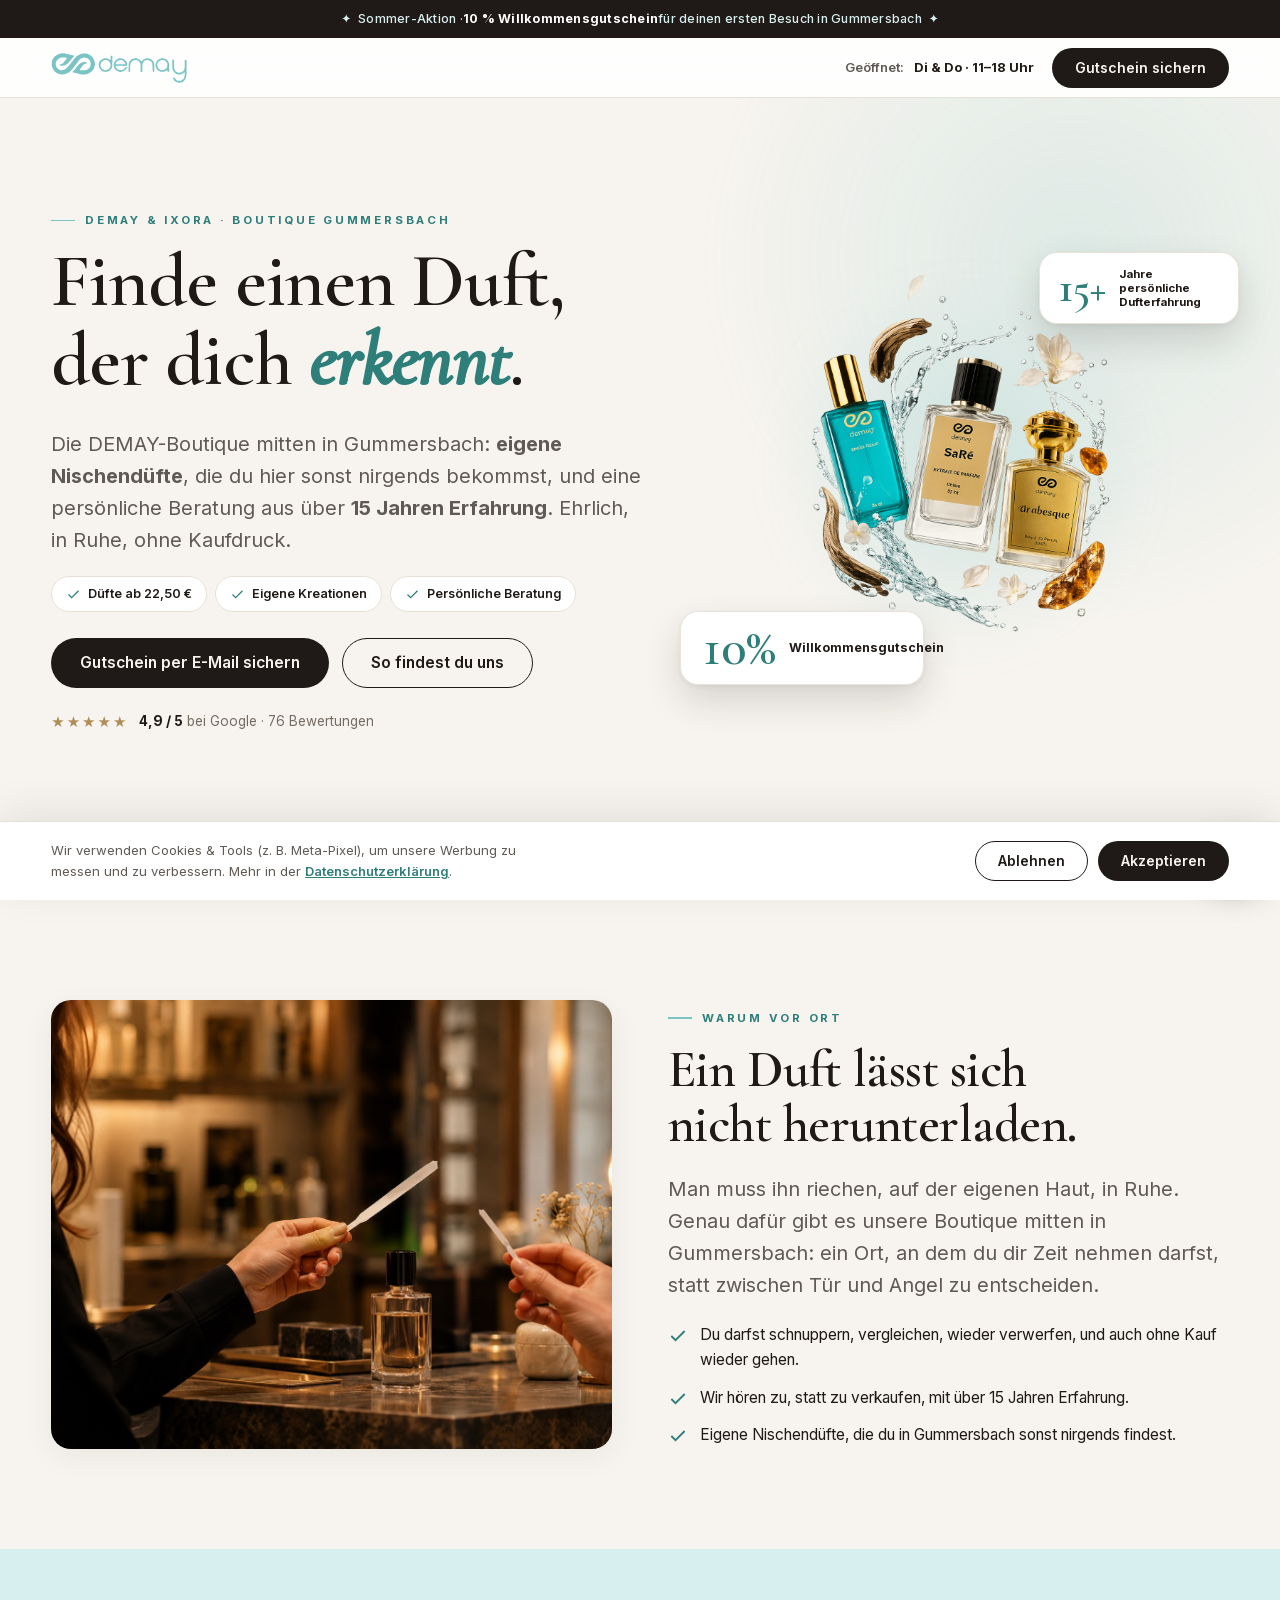
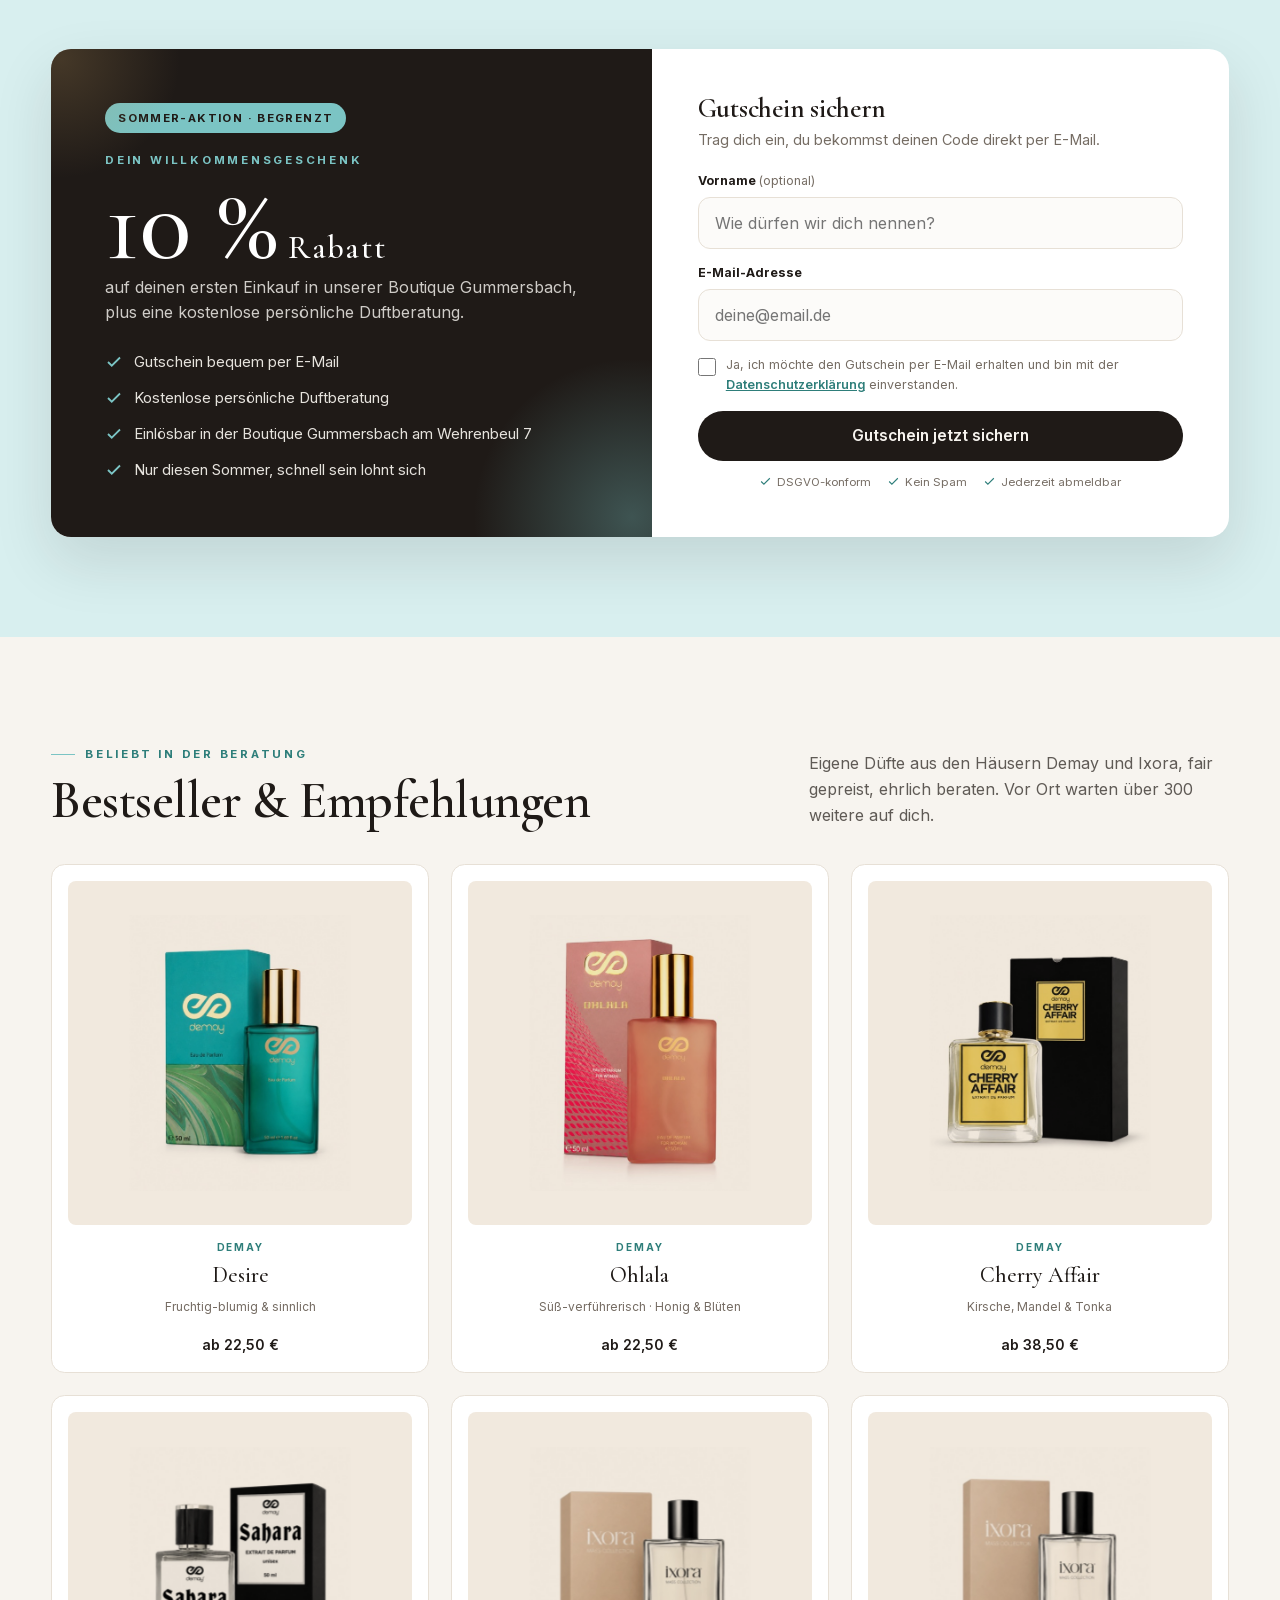
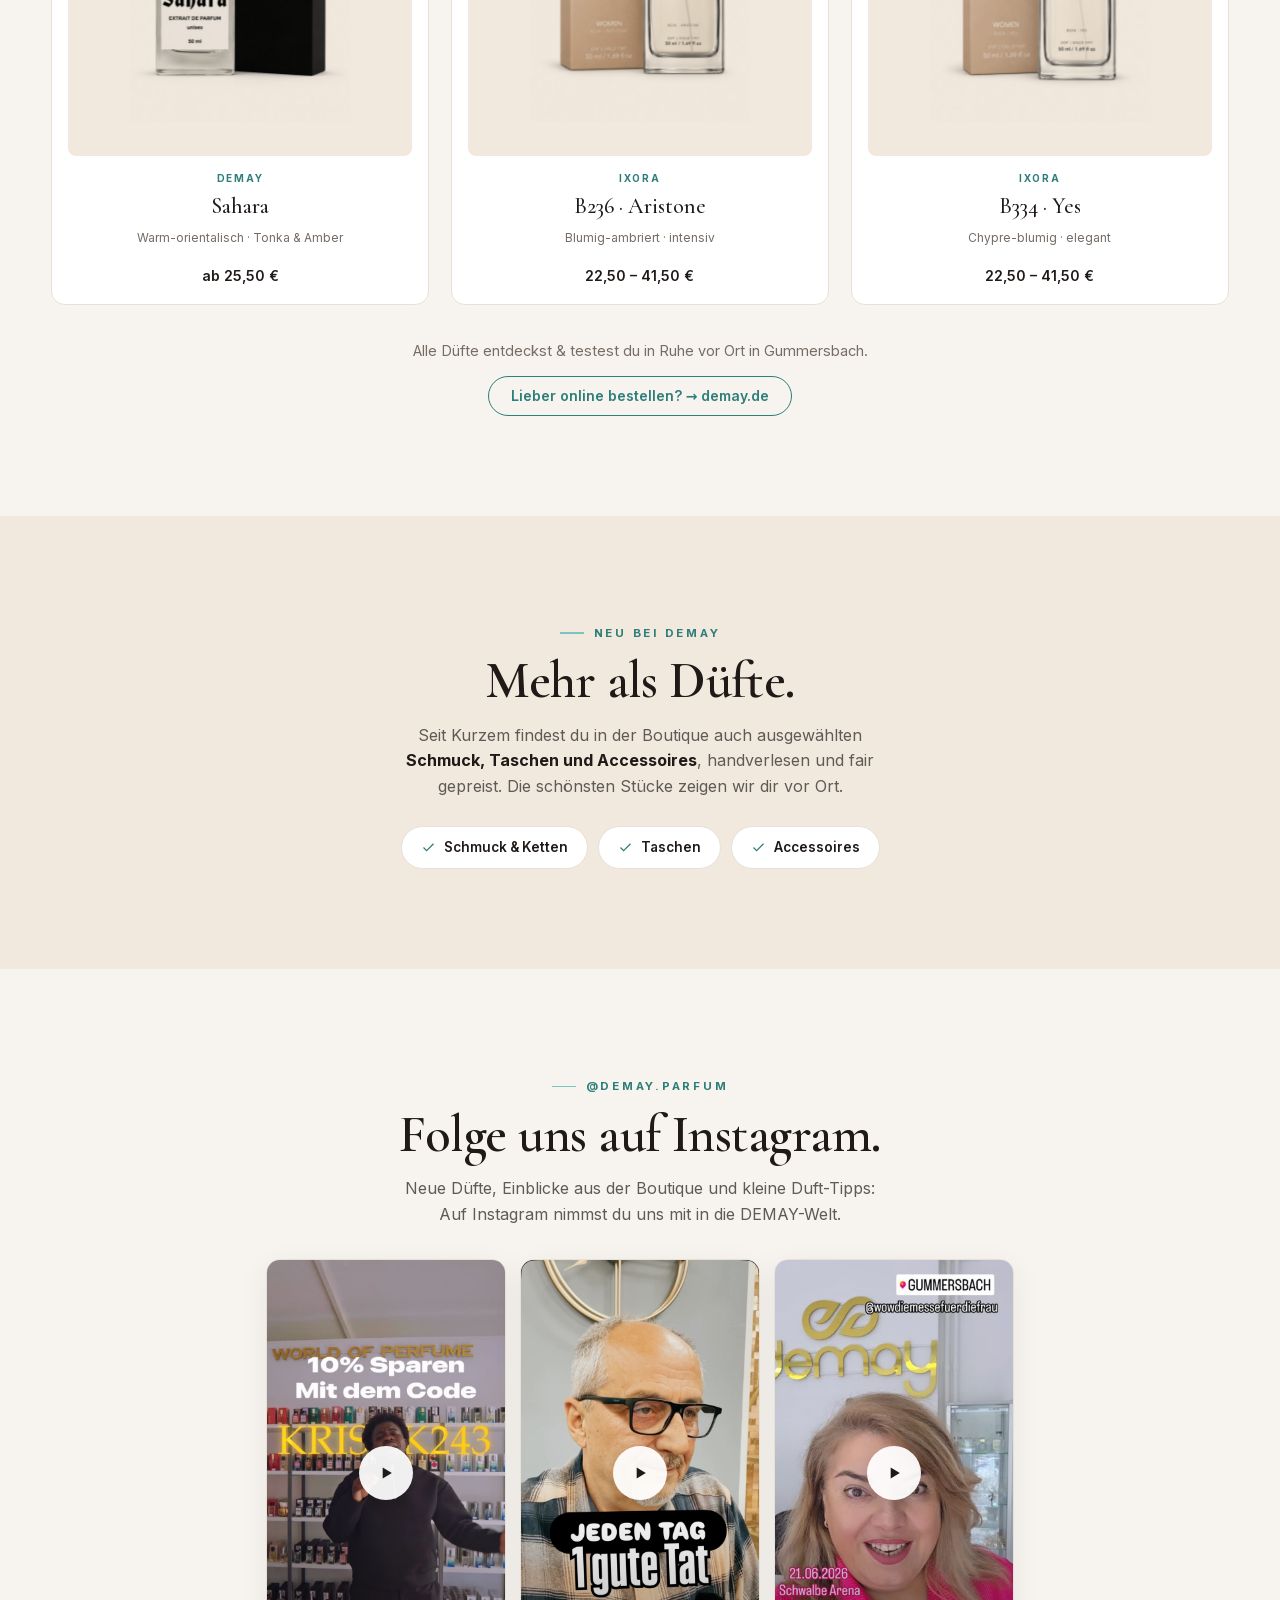
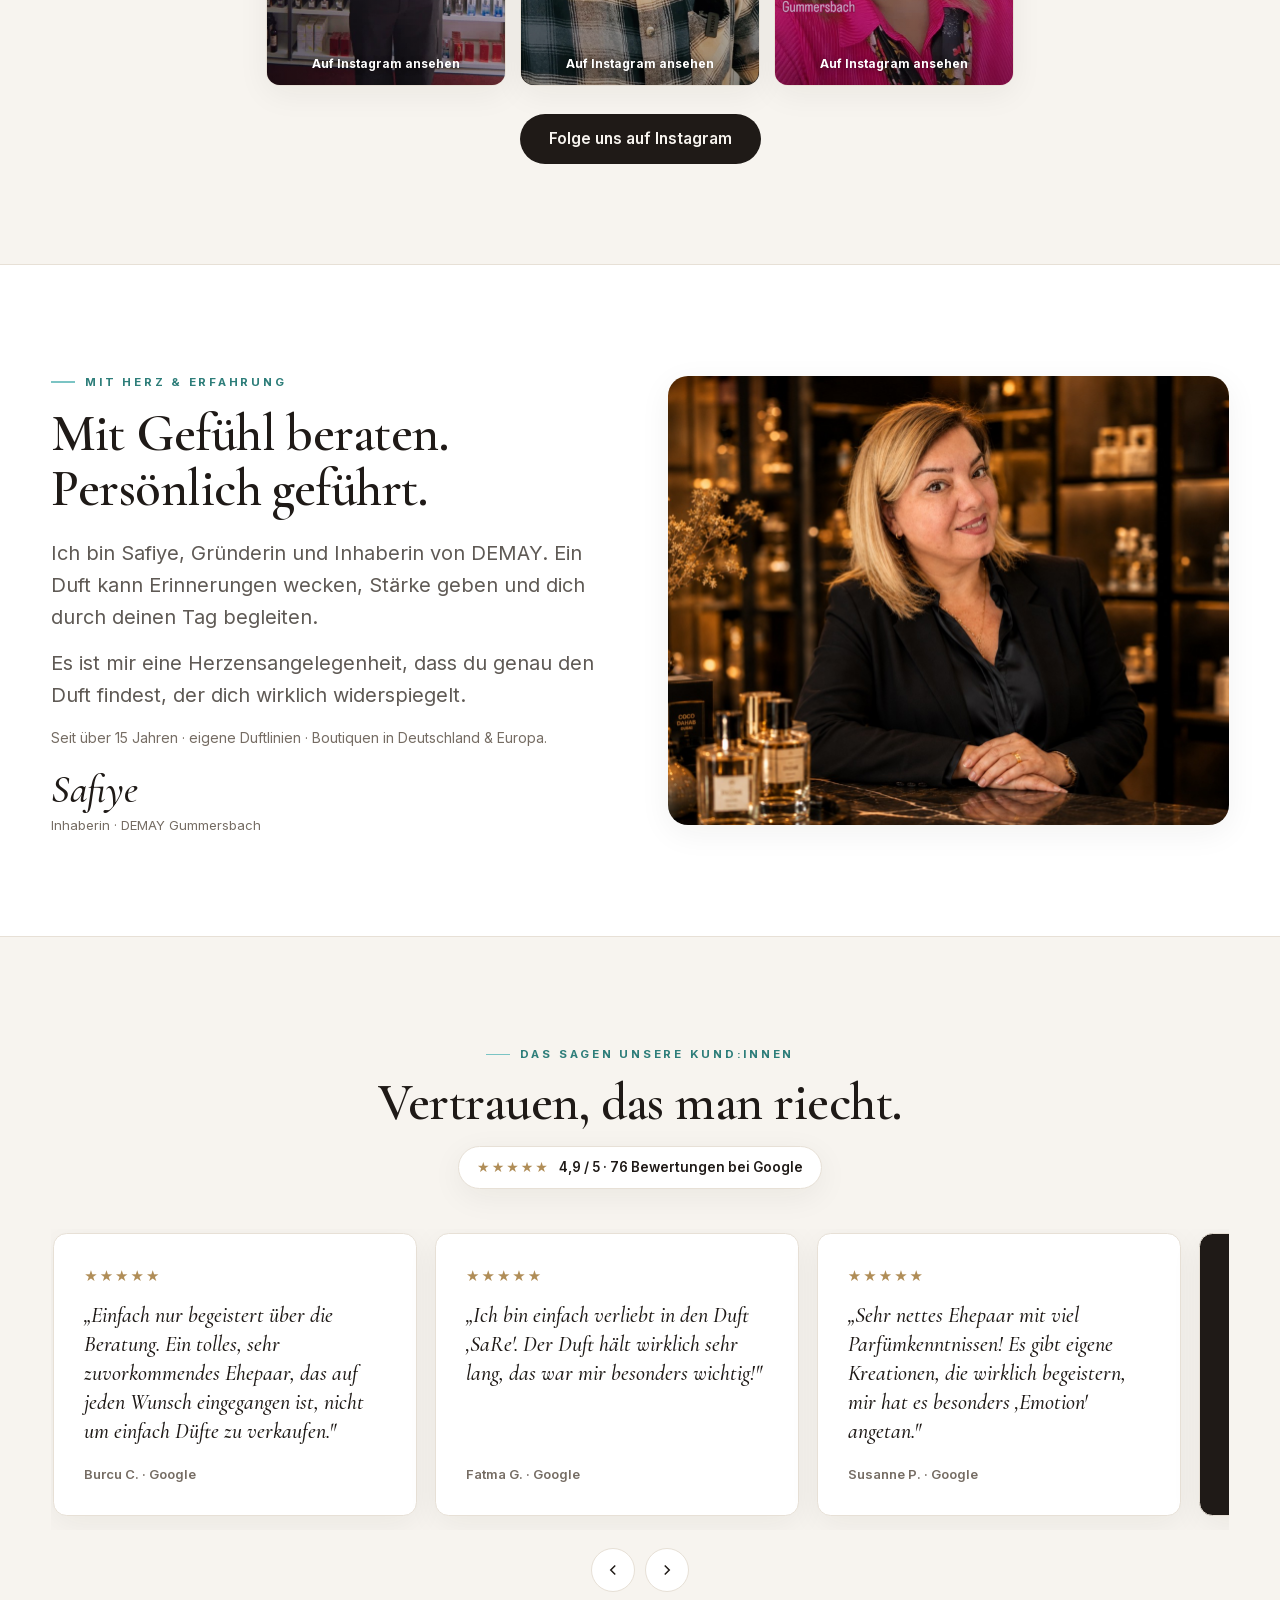
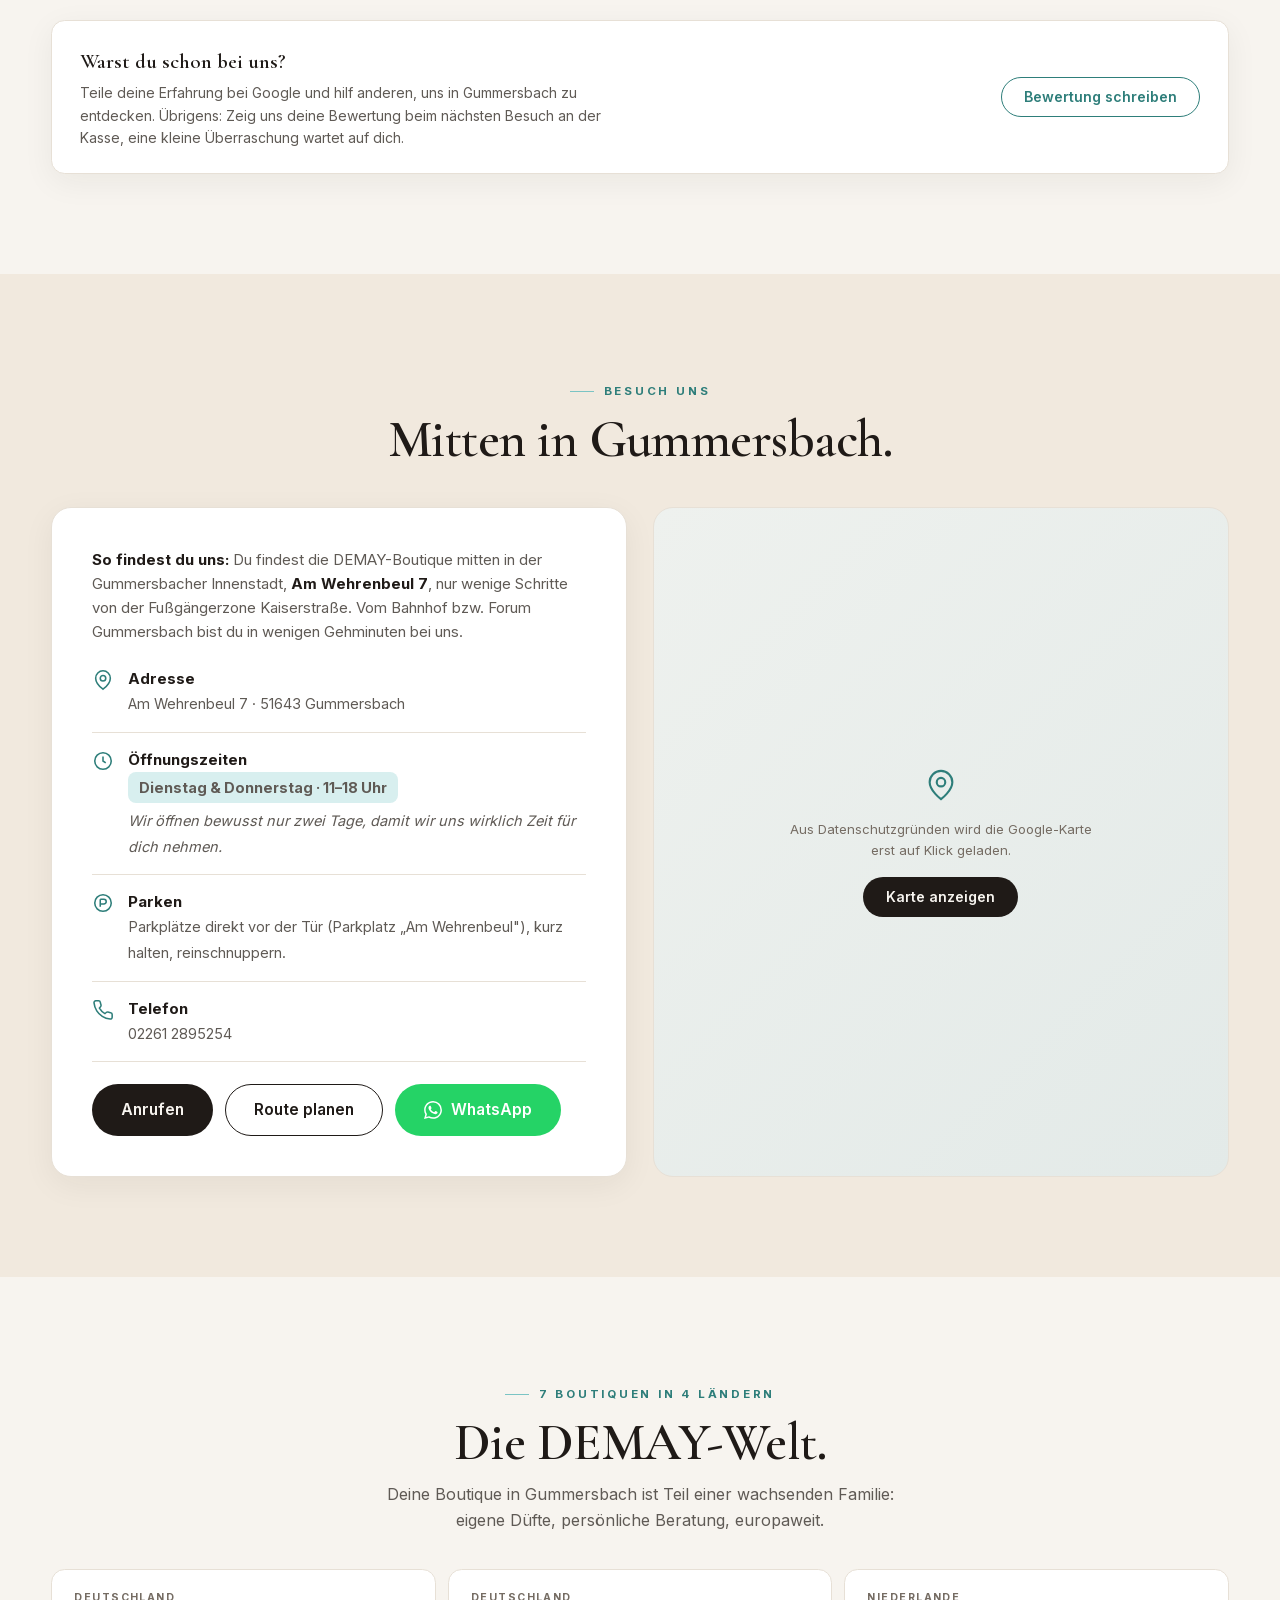
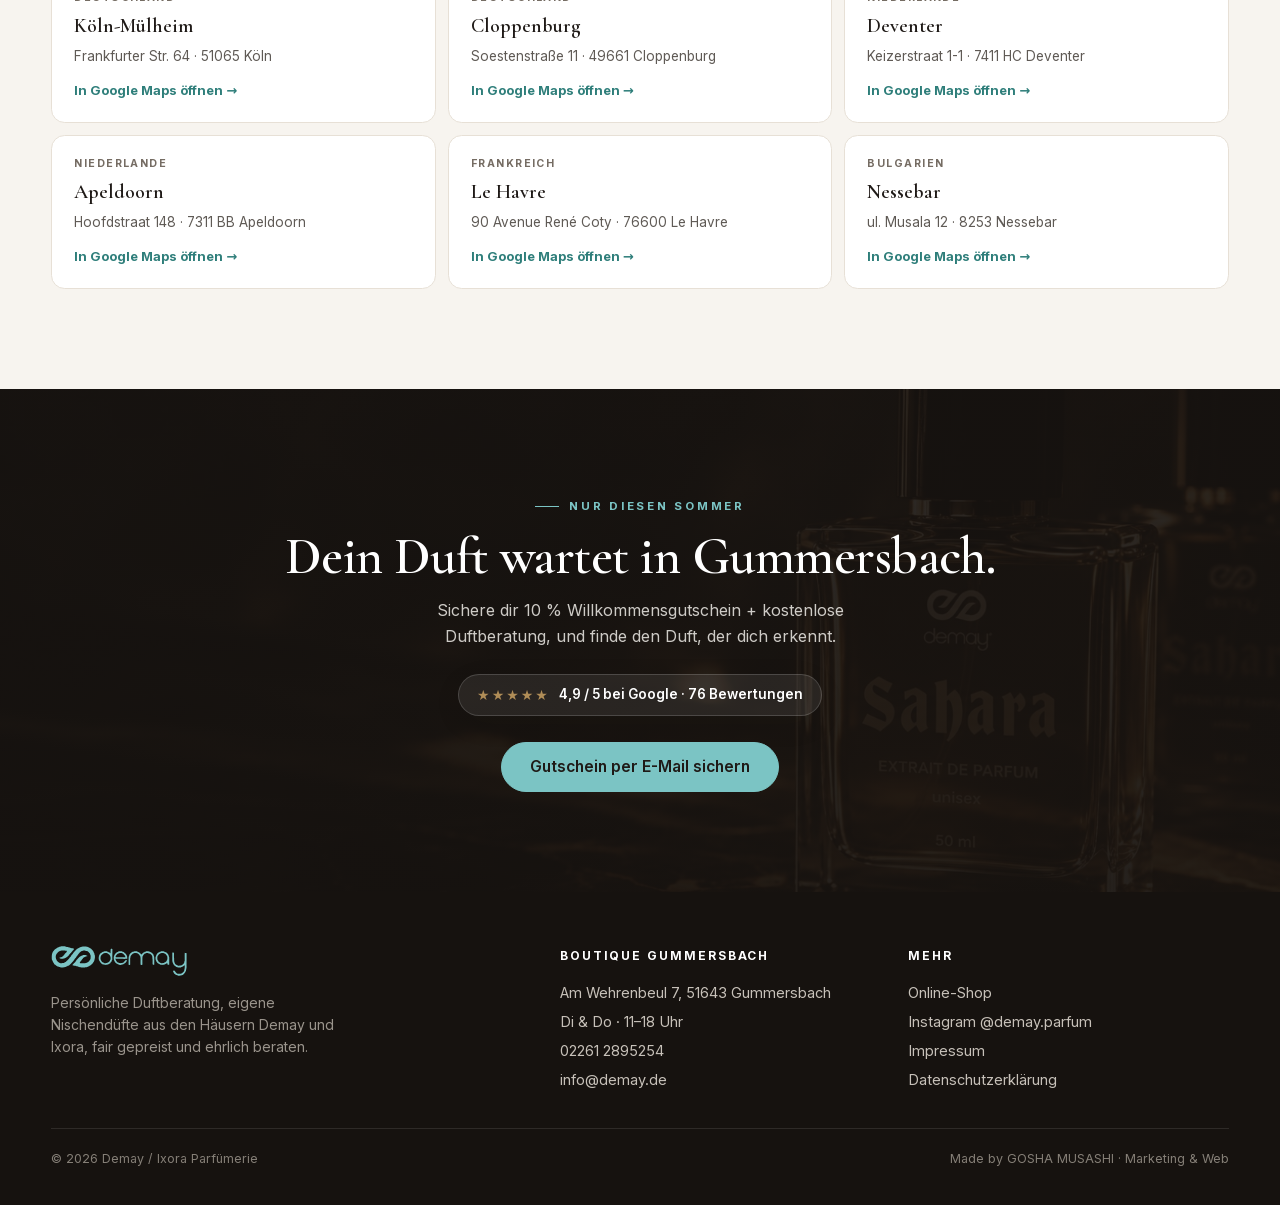
==== index.html @ 9a61e117 "Neue Hero-Grafik (eigene Flakons, transparent, keine Fremdmarke mehr)" ====
<!DOCTYPE html>
<html lang="de">
<head>
<meta charset="UTF-8">
<meta name="viewport" content="width=device-width, initial-scale=1.0, viewport-fit=cover">
<title>DEMAY Parfümerie Gummersbach · Nischendüfte, persönliche Beratung & 10 % Willkommensgutschein</title>
<meta name="description" content="Die DEMAY Boutique mitten in Gummersbach: eigene Nischendüfte ab 22,50 €, persönliche Beratung aus über 15 Jahren Erfahrung, ohne Kaufdruck. Sichere dir 10 % Willkommensgutschein. Am Wehrenbeul 7 · Di & Do 11–18 Uhr.">
<meta name="theme-color" content="#F7F4EF">
<meta property="og:title" content="DEMAY Gummersbach · 10 % Willkommensgutschein">
<meta property="og:description" content="Finde einen Duft, der dich erkennt. Nischendüfte & persönliche Beratung mitten in Gummersbach.">
<meta property="og:type" content="website">

<link rel="stylesheet" href="assets/fonts/fonts.css">
<link rel="preload" as="image" href="assets/hero.png">
<link rel="preload" href="assets/fonts/Inter-400.woff2" as="font" type="font/woff2" crossorigin>
<link rel="preload" href="assets/fonts/CormorantGaramond-600.woff2" as="font" type="font/woff2" crossorigin>
<style>
  :root{
    --canvas:#F7F4EF; --elevated:#FFFFFF; --subtle:#F1E9DE;
    --border:#E7E0D6; --ink:#1F1A17; --secondary:#5F5A55; --muted:#756C63;
    --brand:#7BC4C4; --brand-soft:#D8EFEF; --brand-ink:#2E7E7A; --gold:#B08D57;
    --shadow-soft:0 8px 32px rgb(31 26 23 / .06);
    --shadow-elevated:0 24px 60px rgb(31 26 23 / .12);
    --radius:.5rem; --radius-lg:.85rem; --radius-xl:1.25rem;
    --display:"Cormorant Garamond","Hoefler Text",Palatino,serif;
    --sans:"Inter",system-ui,-apple-system,"Segoe UI",Roboto,Arial,sans-serif;
    --container:75rem;
    --announce-h:38px; --header-h:60px;
  }
  *{box-sizing:border-box;margin:0;padding:0}
  html{scroll-behavior:smooth}
  body{font-family:var(--sans);color:var(--ink);background:var(--canvas);line-height:1.6;
    -webkit-font-smoothing:antialiased;-moz-osx-font-smoothing:grayscale;overflow-x:hidden;
    font-feature-settings:'kern' on,'liga' on}
  .wrap{width:min(var(--container),92%);margin-inline:auto}
  section{padding:clamp(54px,8vw,100px) 0}
  img{max-width:100%;display:block}

  h1,h2,h3{font-family:var(--display);font-weight:600;line-height:1.05;letter-spacing:-.01em;color:var(--ink)}
  h1{font-size:clamp(42px,6.6vw,76px)}
  h2{font-size:clamp(31px,4.7vw,52px)}
  h3{font-size:clamp(20px,2.4vw,25px)}
  p{color:var(--secondary)}
  .lead{font-size:clamp(17px,1.7vw,20px);line-height:1.6}
  .eyebrow{font-family:var(--sans);text-transform:uppercase;letter-spacing:.24em;font-size:11.5px;
    font-weight:700;color:var(--brand-ink);display:inline-flex;align-items:center;gap:10px}
  .eyebrow::before{content:"";width:24px;height:1.5px;background:var(--brand)}
  .center{text-align:center}.center .eyebrow{justify-content:center}

  /* Buttons */
  .btn{display:inline-flex;align-items:center;justify-content:center;gap:.55em;font-family:var(--sans);
    font-weight:600;font-size:15.5px;line-height:1;padding:16px 28px;border-radius:999px;border:1.5px solid transparent;
    cursor:pointer;text-decoration:none;transition:.2s ease;white-space:nowrap}
  .btn-primary{background:var(--ink);color:#F7F4EF}
  .btn-primary:hover{background:#332c27;transform:translateY(-1px);box-shadow:var(--shadow-soft)}
  .btn-ghost{background:transparent;color:var(--ink);border-color:var(--ink)}
  .btn-ghost:hover{background:var(--ink);color:#F7F4EF}
  .btn-light{background:var(--brand);color:var(--ink);border-color:var(--brand)}
  .btn-light:hover{background:#6cbcbc}
  .btn-outline{background:transparent;color:var(--brand-ink);border-color:var(--brand-ink)}
  .btn-outline:hover{background:var(--brand-ink);color:#fff}
  .btn-block{width:100%}
  .btn-sm{padding:12px 22px;font-size:14px}

  /* Announce */
  .announce{height:var(--announce-h);display:flex;align-items:center;justify-content:center;
    background:var(--ink);color:var(--brand-soft);font-size:12.5px;font-weight:500;letter-spacing:.02em;text-align:center;
    padding:0 14px;white-space:nowrap;overflow:hidden;text-overflow:ellipsis}
  @media(max-width:560px){.announce{font-size:11px;letter-spacing:0}}
  .announce b{color:#fff;font-weight:700}

  /* Header */
  header.site{position:sticky;top:0;z-index:40;height:var(--header-h);background:rgba(255,255,255,.88);
    backdrop-filter:blur(12px);border-bottom:1px solid var(--border)}
  .nav{height:100%;display:flex;align-items:center;justify-content:space-between;gap:16px}
  .nav .logo{height:26px;width:auto}
  .nav-right{display:flex;align-items:center;gap:18px}
  .nav-hours{display:none;font-size:13px;color:var(--secondary);font-weight:600}
  .nav-hours b{color:var(--ink)}
  @media(min-width:820px){.nav-hours{display:flex;gap:7px;align-items:center}.nav .logo{height:30px}}

  /* Reveal motion */
  @keyframes rise{from{opacity:0;transform:translateY(18px)}to{opacity:1;transform:none}}
  .reveal{animation:rise .85s cubic-bezier(.2,.7,.2,1) both}
  .d1{animation-delay:.06s}.d2{animation-delay:.16s}.d3{animation-delay:.26s}.d4{animation-delay:.36s}.d5{animation-delay:.46s}

  /* HERO — full viewport */
  .hero{position:relative;min-height:calc(100svh - var(--announce-h) - var(--header-h));
    display:flex;flex-direction:column;overflow:hidden;padding:0}
  .hero-glow{position:absolute;top:-12%;right:-8%;width:60%;height:80%;pointer-events:none;
    background:radial-gradient(circle at 60% 40%, rgba(123,196,196,.20), transparent 62%);filter:blur(8px)}
  .hero-inner{flex:1;display:grid;gap:clamp(16px,4vw,52px);align-items:center;align-content:center;
    padding-block:clamp(6px,1.5vw,16px)}
  @media(min-width:900px){.hero-inner{grid-template-columns:1.05fr .95fr}}
  .hero h1{margin:12px 0 .36em}
  .hero h1 em{font-style:italic;color:var(--brand-ink)}
  .hero .lead{max-width:32em}
  .usp{display:flex;flex-wrap:wrap;gap:8px;margin-top:20px}
  .usp .tag{display:inline-flex;align-items:center;gap:7px;background:var(--elevated);border:1px solid var(--border);
    border-radius:999px;padding:7px 14px;font-size:12.5px;font-weight:600;color:var(--ink)}
  .usp .tag svg{color:var(--brand-ink)}
  .hero-cta{display:flex;flex-wrap:wrap;gap:13px;margin-top:26px}
  .rating{display:flex;align-items:center;gap:11px;margin-top:22px;font-size:13.5px;color:var(--muted)}
  .stars{color:var(--gold);letter-spacing:2px;font-size:15px}

  /* Hero visual (Platzhalter bis assets/hero.png da ist) */
  .hero-figure{position:relative;display:grid;place-items:center;min-height:min(48svh,430px)}
  .hero-figure .ph-art{width:100%;max-width:430px}
  .hero-figure > img{width:auto;max-width:100%;max-height:min(53svh,470px);object-fit:contain}
  .hero-figure .glow2{position:absolute;width:74%;aspect-ratio:1;border-radius:50%;
    background:radial-gradient(circle,rgba(123,196,196,.28),transparent 68%);filter:blur(20px);z-index:-1}
  @keyframes floaty{0%,100%{transform:translateY(0)}50%{transform:translateY(-9px)}}
  .offer-chip,.trust-chip{position:absolute;display:flex;align-items:center;gap:13px;border-radius:18px;
    background:#fff;border:1px solid rgba(231,224,214,.9);
    box-shadow:0 16px 36px rgb(31 26 23/.15), 0 2px 6px rgb(31 26 23/.06);
    animation:floaty 5.5s ease-in-out infinite;will-change:transform;z-index:2}
  .offer-chip{left:-14px;bottom:4%;padding:15px 22px}
  .offer-chip .pct{font-family:var(--display);font-size:52px;font-weight:600;color:var(--brand-ink);line-height:.8}
  .offer-chip small{font-size:12.5px;color:var(--ink);font-weight:700;line-height:1.25;max-width:112px}
  .trust-chip{right:-10px;top:4%;padding:14px 19px;animation-delay:-2.6s}
  .trust-chip .num{font-family:var(--display);font-size:42px;font-weight:600;color:var(--brand-ink);line-height:.8}
  .trust-chip .lbl{font-size:11.5px;color:var(--ink);font-weight:700;line-height:1.22;max-width:100px}

  /* Hero trust bar (im Viewport, premium) */
  .hero-trust{border-top:1px solid var(--border);background:rgba(255,255,255,.5)}
  .hero-trust .wrap{display:flex;flex-wrap:wrap;justify-content:center;gap:6px 0;padding:14px 0}
  .hero-trust .ti{display:flex;align-items:center;gap:9px;padding:6px 22px;font-size:12.5px;font-weight:600;color:var(--secondary)}
  .hero-trust .ti + .ti{border-left:1px solid var(--border)}
  .hero-trust .ti svg{color:var(--brand-ink);flex:none}
  @media(max-width:680px){.hero-trust .ti{padding:6px 13px;font-size:11.5px}.hero-trust .ti:nth-child(n+4){display:none}}

  /* Split */
  .split{display:grid;gap:clamp(28px,5vw,56px);align-items:center}
  @media(min-width:880px){.split{grid-template-columns:1fr 1fr}}
  .split.rev .media{order:-1}
  .split .media img{width:100%;aspect-ratio:5/4;object-fit:cover;border-radius:var(--radius-xl);box-shadow:var(--shadow-soft)}
  .split h2{margin:16px 0 .4em}
  .ticks{list-style:none;display:grid;gap:13px;margin-top:22px}
  .ticks li{display:flex;gap:12px;color:var(--ink);font-size:15.5px}
  .ticks svg{flex:none;color:var(--brand-ink);margin-top:3px}

  /* Voucher */
  .voucher-sec{background:var(--brand-soft);position:relative;overflow:hidden}
  .voucher{background:#fff;border-radius:var(--radius-xl);box-shadow:var(--shadow-elevated);overflow:hidden;position:relative;z-index:1}
  .voucher-grid{display:grid}
  @media(min-width:860px){.voucher-grid{grid-template-columns:1.02fr .98fr}}
  .voucher .left{padding:clamp(32px,4.5vw,54px);background:var(--ink);color:#F7F4EF;position:relative;overflow:hidden}
  .voucher .left::before{content:"";position:absolute;width:240px;height:240px;border-radius:50%;left:-110px;top:-110px;
    background:radial-gradient(circle,rgba(176,141,87,.26),transparent 70%)}
  .voucher .left::after{content:"";position:absolute;width:320px;height:320px;border-radius:50%;right:-140px;bottom:-140px;
    background:radial-gradient(circle,rgba(123,196,196,.34),transparent 70%)}
  .voucher .deco{position:absolute;right:18px;top:18px;width:120px;opacity:.9;pointer-events:none;z-index:1;animation:floaty 6s ease-in-out infinite}
  .ribbon{display:inline-block;background:var(--brand);color:var(--ink);font-size:11.5px;font-weight:700;
    letter-spacing:.12em;text-transform:uppercase;padding:6px 13px;border-radius:999px;margin-bottom:18px}
  .voucher .price{font-family:var(--display);font-size:clamp(66px,11vw,108px);line-height:.9;color:#fff;margin:6px 0 2px}
  .voucher .price small{font-size:.30em;letter-spacing:.04em}
  .voucher .left p{color:rgba(247,244,239,.82)}
  .voucher ul{list-style:none;display:grid;gap:12px;margin-top:24px;position:relative;z-index:1}
  .voucher ul li{display:flex;gap:11px;color:rgba(247,244,239,.92);font-size:15px}
  .voucher ul svg{flex:none;color:var(--brand);margin-top:3px}
  .voucher .right{padding:clamp(28px,4vw,46px);display:flex;flex-direction:column;justify-content:center}
  .voucher .right h3{font-family:var(--display);font-size:27px;margin-bottom:5px}
  .voucher .right .sub{font-size:14.5px;color:var(--muted);margin-bottom:20px}
  .field{margin-bottom:14px}
  .field label{display:block;font-size:12.5px;font-weight:700;margin-bottom:6px;color:var(--ink)}
  .field input{width:100%;padding:15px 16px;border:1.5px solid var(--border);border-radius:12px;font-size:16px;
    font-family:var(--sans);background:#fcfbf9;color:var(--ink)}
  .field input:focus{outline:none;border-color:var(--brand-ink);background:#fff}
  .consent{display:flex;gap:10px;align-items:flex-start;font-size:12.5px;color:var(--muted);margin:4px 0 16px}
  .consent input{margin-top:3px;width:18px;height:18px;flex:none;accent-color:var(--brand-ink)}
  .consent a{color:var(--brand-ink);font-weight:600}
  .microtrust{display:flex;flex-wrap:wrap;gap:6px 16px;justify-content:center;margin-top:12px;font-size:11.5px;color:var(--muted)}
  .microtrust span{display:inline-flex;align-items:center;gap:5px}
  .microtrust svg{color:var(--brand-ink)}
  .form-success{display:none;text-align:center;padding:24px 8px}
  .form-success .ok{width:60px;height:60px;border-radius:50%;background:var(--brand-soft);color:var(--brand-ink);
    display:grid;place-items:center;margin:0 auto 16px}
  .form-success h3{margin-bottom:6px}

  /* Bestseller */
  .bs-head{display:flex;flex-wrap:wrap;gap:14px 24px;justify-content:space-between;align-items:flex-end;margin-bottom:36px}
  .bs-head p{max-width:42ch}
  .products{display:grid;grid-template-columns:repeat(2,1fr);gap:clamp(12px,2vw,22px)}
  @media(min-width:760px){.products{grid-template-columns:repeat(3,1fr)}}
  .product{background:var(--elevated);border:1px solid var(--border);border-radius:var(--radius-lg);padding:16px;text-align:center;transition:.22s ease}
  .product:hover{transform:translateY(-3px);box-shadow:var(--shadow-soft)}
  .product .pic{background:var(--subtle);border-radius:var(--radius);aspect-ratio:1;display:grid;place-items:center;margin-bottom:14px;overflow:hidden}
  .product .pic img{width:80%;height:80%;object-fit:contain;mix-blend-mode:multiply}
  .product .brand{font-size:10px;letter-spacing:.18em;text-transform:uppercase;color:var(--brand-ink);font-weight:700}
  .product .name{font-family:var(--display);font-size:22px;margin:3px 0 4px;color:var(--ink)}
  .product .fam{font-size:12px;color:var(--muted);margin-bottom:8px;min-height:2.4em}
  .product .price{font-size:14px;color:var(--ink);font-weight:600}
  .bs-foot{text-align:center;margin-top:34px;display:flex;flex-direction:column;align-items:center;gap:14px}
  .bs-foot .note{font-size:14.5px;color:var(--muted)}

  /* Testimonials */
  .tcarousel{position:relative;margin-top:40px}
  .ttrack{display:flex;gap:18px;overflow-x:auto;scroll-snap-type:x mandatory;padding:4px 2px 14px;
    scrollbar-width:none;-ms-overflow-style:none;cursor:grab}
  .ttrack:active{cursor:grabbing}
  .ttrack::-webkit-scrollbar{display:none}
  .tcard{flex:0 0 88%;scroll-snap-align:center;background:var(--elevated);border:1px solid var(--border);
    border-radius:var(--radius-lg);padding:30px;box-shadow:var(--shadow-soft);display:flex;flex-direction:column}
  @media(min-width:680px){.tcard{flex-basis:46%}}
  @media(min-width:1000px){.tcard{flex-basis:31%}}
  .tcard .stars{margin-bottom:13px}
  .tcard p{font-family:var(--display);font-size:22px;font-style:italic;color:var(--ink);line-height:1.32}
  .tcard .who{margin-top:auto;padding-top:18px;font-size:13px;color:var(--muted);font-weight:600;font-style:normal}
  .tcard-cta{background:var(--ink);color:#F7F4EF;align-items:center;justify-content:center;text-align:center;text-decoration:none;gap:6px}
  .tcard-cta .big{font-family:var(--display);font-size:46px;font-weight:600;color:#fff;line-height:1;margin-top:4px}
  .tcard-cta .stars{color:var(--brand);margin-bottom:4px}
  .tcard-cta p{font-family:var(--sans);font-style:normal;font-size:13px;color:rgba(247,244,239,.8);margin-top:2px}
  .tcard-cta .more{margin-top:14px;color:var(--brand);font-weight:700;font-size:13.5px}
  .tcard-cta:hover{transform:translateY(-3px);transition:transform .2s}
  .tnav{display:flex;justify-content:center;gap:10px;margin-top:18px}
  .tnav button{width:44px;height:44px;border-radius:50%;border:1.5px solid var(--border);background:#fff;cursor:pointer;
    display:grid;place-items:center;color:var(--ink);transition:.2s}
  .tnav button:hover{border-color:var(--ink);background:var(--ink);color:#fff}
  .gbadge{display:inline-flex;align-items:center;gap:9px;background:#fff;border:1px solid var(--border);border-radius:999px;
    padding:9px 18px;font-size:13.5px;font-weight:600;color:var(--ink);box-shadow:var(--shadow-soft)}
  .gbadge .stars{font-size:14px}

  /* Store */
  .store-grid{display:grid;gap:26px;align-items:stretch}
  @media(min-width:880px){.store-grid{grid-template-columns:1fr 1fr}}
  .store-info{background:var(--elevated);border:1px solid var(--border);border-radius:var(--radius-xl);padding:clamp(26px,3.6vw,40px);box-shadow:var(--shadow-soft)}
  .store-info .find{font-size:15px;color:var(--secondary);line-height:1.6;margin-bottom:8px}
  .store-info .find b{color:var(--ink)}
  .store-info .row{display:flex;gap:14px;padding:15px 0;border-bottom:1px solid var(--border)}
  .store-info .row:last-of-type{border-bottom:none}
  .store-info .row svg{flex:none;color:var(--brand-ink);margin-top:2px}
  .store-info .row b{display:block;font-size:15px;color:var(--ink)}
  .store-info .row span{font-size:14.5px;color:var(--secondary)}
  .hours-hi{display:inline-block;background:var(--brand-soft);color:var(--brand-ink);font-weight:700;padding:4px 11px;border-radius:8px;font-size:14.5px;margin-bottom:5px}
  .hours-note{font-size:13px;color:var(--muted);font-style:italic}
  .store-actions{display:flex;flex-wrap:wrap;gap:12px;margin-top:22px}
  .map-load{position:relative;min-height:340px;border-radius:var(--radius-xl);overflow:hidden;border:1px solid var(--border);
    display:grid;place-items:center;text-align:center;padding:24px;background:linear-gradient(135deg,#eef1ee,#e3eae8)}
  .map-load p{font-size:13px;color:var(--muted);max-width:25em;margin:10px auto 16px}
  .map-load iframe{position:absolute;inset:0;width:100%;height:100%;border:0}

  /* Final CTA */
  .final{position:relative;color:#F7F4EF;text-align:center;overflow:hidden;background:var(--ink)}
  .final .bg{position:absolute;inset:0;width:100%;height:100%;object-fit:cover;opacity:.34}
  .final::after{content:"";position:absolute;inset:0;background:linear-gradient(180deg,rgba(22,18,15,.72),rgba(22,18,15,.82))}
  .final .wrap{position:relative;z-index:1}
  .final h2{color:#fff}
  .final p{color:rgba(247,244,239,.82);max-width:42ch;margin:14px auto 16px}
  .final .eyebrow{color:var(--brand);justify-content:center}.final .eyebrow::before{background:var(--brand)}
  .final .gbadge{margin:8px auto 26px;background:rgba(255,255,255,.08);border-color:rgba(255,255,255,.16);color:#fff}

  /* Footer */
  footer.site{background:#16120f;color:#b9b3ab;padding:54px 0 36px}
  footer .cols{display:grid;gap:28px}
  @media(min-width:720px){footer .cols{grid-template-columns:1.5fr 1fr 1fr}}
  footer .logo{height:30px;margin-bottom:16px}
  footer p{color:#9a948c;font-size:14px;max-width:34ch}
  footer h4{color:#fff;font-family:var(--sans);font-size:12px;text-transform:uppercase;letter-spacing:.16em;margin-bottom:13px}
  footer a{color:#c7c1b9;text-decoration:none;font-size:14.5px;display:block;padding:3px 0}
  footer a:hover{color:#fff}
  footer .legal{border-top:1px solid rgba(255,255,255,.1);margin-top:34px;padding-top:20px;font-size:12.5px;color:#857f77;
    display:flex;flex-wrap:wrap;gap:8px 18px;justify-content:space-between}

  /* Sticky mobile CTA */
  .sticky-cta{position:fixed;left:0;right:0;bottom:0;z-index:45;padding:11px 16px calc(11px + env(safe-area-inset-bottom));
    background:rgba(255,255,255,.96);backdrop-filter:blur(10px);border-top:1px solid var(--border);transform:translateY(130%);transition:.3s ease}
  .sticky-cta.show{transform:none}
  @media(min-width:900px){.sticky-cta{display:none}}

  /* Consent */
  .consent-bar{position:fixed;left:0;right:0;bottom:0;z-index:60;background:#fff;border-top:1px solid var(--border);
    box-shadow:0 -10px 40px rgb(0 0 0 / .08);padding:18px 0;display:none}
  .consent-bar.show{display:block}
  .consent-bar .wrap{display:flex;flex-wrap:wrap;gap:14px;align-items:center;justify-content:space-between}
  .consent-bar p{font-size:13px;max-width:64ch;color:var(--secondary)}
  .consent-bar a{color:var(--brand-ink);font-weight:600}
  .consent-actions{display:flex;gap:10px;flex:none}

  /* Accessoires */
  .acc-tags{display:flex;flex-wrap:wrap;gap:10px;justify-content:center;margin-top:26px}
  .acc-tags span{display:inline-flex;align-items:center;gap:8px;background:#fff;border:1px solid var(--border);border-radius:999px;padding:10px 19px;font-size:13.5px;font-weight:600;color:var(--ink)}
  .acc-tags svg{color:var(--brand-ink)}

  /* Bewertungs-Hinweis */
  .review-ask{margin-top:28px;display:flex;flex-wrap:wrap;gap:16px 24px;align-items:center;justify-content:space-between;background:var(--elevated);border:1px solid var(--border);border-radius:var(--radius-lg);padding:24px 28px;box-shadow:var(--shadow-soft)}
  .review-ask b{font-family:var(--display);font-size:21px;color:var(--ink)}
  .review-ask p{font-size:14px;color:var(--secondary);max-width:58ch;margin-top:4px}

  /* Weitere Standorte */
  .locs{display:grid;grid-template-columns:1fr;gap:12px}
  @media(min-width:640px){.locs{grid-template-columns:repeat(2,1fr)}}
  @media(min-width:960px){.locs{grid-template-columns:repeat(3,1fr)}}
  .loc{background:var(--elevated);border:1px solid var(--border);border-radius:var(--radius-lg);padding:20px 22px}
  .loc small{display:block;font-size:10.5px;letter-spacing:.14em;text-transform:uppercase;color:var(--muted);font-weight:700;margin-bottom:3px}
  .loc b{font-family:var(--display);font-size:20px;color:var(--ink);display:block}
  .loc span{display:block;font-size:13.5px;color:var(--secondary);margin-top:4px}
  .loc a{display:inline-flex;align-items:center;gap:6px;margin-top:12px;font-size:13px;font-weight:700;color:var(--brand-ink);text-decoration:none}
  .loc a:hover{text-decoration:underline}

  /* Instagram Reels */
  .reels{display:flex;gap:14px;justify-content:center;margin-top:32px}
  .reel{position:relative;flex:0 1 240px;aspect-ratio:9/16;border-radius:var(--radius-lg);overflow:hidden;display:block;border:1px solid var(--border);box-shadow:var(--shadow-soft);transition:transform .2s}
  .reel:hover{transform:translateY(-4px)}
  .reel img{width:100%;height:100%;object-fit:cover;display:block}
  .reel .play{position:absolute;inset:0;display:grid;place-items:center;background:linear-gradient(180deg,rgba(0,0,0,0) 55%,rgba(0,0,0,.36))}
  .reel .play span{width:54px;height:54px;border-radius:50%;background:rgba(255,255,255,.93);display:grid;place-items:center;color:var(--ink);box-shadow:0 8px 24px rgb(0 0 0/.25)}
  .reel .hint{position:absolute;left:0;right:0;bottom:12px;text-align:center;color:#fff;font-size:12px;font-weight:700;text-shadow:0 1px 6px rgb(0 0 0/.45)}
  @media(max-width:719px){.reels{overflow-x:auto;justify-content:flex-start;scroll-snap-type:x mandatory;padding:2px 2px 10px;scrollbar-width:none}.reels::-webkit-scrollbar{display:none}.reel{flex:0 0 62%;scroll-snap-align:center}}

  /* WhatsApp */
  .btn-wa{background:#25D366;color:#fff}
  .btn-wa:hover{background:#1fb958;color:#fff}
  .btn-wa svg{flex:none}
  .wa-fab{position:fixed;right:18px;bottom:18px;z-index:46;width:57px;height:57px;border-radius:50%;background:#25D366;display:grid;place-items:center;color:#fff;box-shadow:0 12px 30px rgb(0 0 0/.22);transition:transform .2s}
  .wa-fab:hover{transform:scale(1.07);color:#fff}
  @media(max-width:899px){.wa-fab{bottom:calc(72px + env(safe-area-inset-bottom))}}

  @media (prefers-reduced-motion: reduce){*{animation:none!important;transition:none!important;scroll-behavior:auto!important}}
</style>
</head>
<body id="top">

<div class="announce">✦&nbsp;&nbsp;Sommer-Aktion · <b>10 % Willkommensgutschein</b> für deinen ersten Besuch in Gummersbach&nbsp;&nbsp;✦</div>

<header class="site">
  <div class="wrap nav">
    <a href="#top" aria-label="DEMAY Startseite"><img class="logo" src="assets/demay-logo.svg" alt="DEMAY"></a>
    <div class="nav-right">
      <span class="nav-hours">Geöffnet:&nbsp;<b>Di &amp; Do · 11–18 Uhr</b></span>
      <a class="btn btn-primary btn-sm" href="#gutschein">Gutschein sichern</a>
    </div>
  </div>
</header>

<main>

<!-- ===================== HERO (Full Viewport) ===================== -->
<section class="hero">
  <div class="hero-glow" aria-hidden="true"></div>
  <div class="wrap hero-inner">
    <div>
      <span class="eyebrow reveal d1">DEMAY &amp; IXORA · Boutique Gummersbach</span>
      <h1 class="reveal d2">Finde einen Duft,<br>der dich <em>erkennt</em>.</h1>
      <p class="lead reveal d3">Die DEMAY-Boutique mitten in Gummersbach: <strong>eigene Nischendüfte</strong>, die du hier sonst nirgends bekommst, und eine persönliche Beratung aus über <strong>15 Jahren Erfahrung</strong>. Ehrlich, in Ruhe, ohne Kaufdruck.</p>
      <div class="usp reveal d3">
        <span class="tag"><svg width="15" height="15" viewBox="0 0 24 24" fill="none" stroke="currentColor" stroke-width="2"><path d="M20 6 9 17l-5-5"/></svg>Düfte ab 22,50 €</span>
        <span class="tag"><svg width="15" height="15" viewBox="0 0 24 24" fill="none" stroke="currentColor" stroke-width="2"><path d="M20 6 9 17l-5-5"/></svg>Eigene Kreationen</span>
        <span class="tag"><svg width="15" height="15" viewBox="0 0 24 24" fill="none" stroke="currentColor" stroke-width="2"><path d="M20 6 9 17l-5-5"/></svg>Persönliche Beratung</span>
      </div>
      <div class="hero-cta reveal d4">
        <a class="btn btn-primary" href="#gutschein">Gutschein per E-Mail sichern</a>
        <a class="btn btn-ghost" href="#store">So findest du uns</a>
      </div>
      <div class="rating reveal d5">
        <span class="stars">★★★★★</span>
        <span><b style="color:var(--ink)">4,9 / 5</b> bei Google · 76 Bewertungen</span>
      </div>
    </div>

    <!-- HERO-VISUAL: echtes KI-Bild (Hintergrund blendet mit der Hero-Farbe). -->
    <div class="hero-figure reveal d3">
      <div class="glow2" aria-hidden="true"></div>
      <img src="assets/hero.png" alt="DEMAY Düfte, Boutique Gummersbach" width="880" height="1320" fetchpriority="high">
      <div class="trust-chip">
        <span class="num">15+</span>
        <span class="lbl">Jahre persönliche Dufterfahrung</span>
      </div>
      <div class="offer-chip">
        <span class="pct">10%</span>
        <small>Willkommensgutschein</small>
      </div>
    </div>
  </div>

  <div class="hero-trust">
    <div class="wrap">
      <span class="ti"><svg width="17" height="17" viewBox="0 0 24 24" fill="none" stroke="currentColor" stroke-width="1.7"><path d="M12 3l2 5 5 .5-3.8 3.3L16.5 17 12 14.3 7.5 17l1.3-5.2L5 8.5 10 8z"/></svg>Persönliche Beratung</span>
      <span class="ti"><svg width="17" height="17" viewBox="0 0 24 24" fill="none" stroke="currentColor" stroke-width="1.7"><path d="M9 3h6M10 3v5L5.5 17a2 2 0 0 0 1.8 3h9.4a2 2 0 0 0 1.8-3L14 8V3"/></svg>Auf der Haut testen</span>
      <span class="ti"><svg width="17" height="17" viewBox="0 0 24 24" fill="none" stroke="currentColor" stroke-width="1.7"><path d="M12 1v22M17 5H9.5a3.5 3.5 0 0 0 0 7h5a3.5 3.5 0 0 1 0 7H6"/></svg>Faire Preise</span>
      <span class="ti"><svg width="17" height="17" viewBox="0 0 24 24" fill="none" stroke="currentColor" stroke-width="1.7"><circle cx="12" cy="12" r="9"/><path d="M9 8h4a2.5 2.5 0 0 1 0 5H9V8m0 5v3"/></svg>Parken vor der Tür</span>
      <span class="ti"><svg width="17" height="17" viewBox="0 0 24 24" fill="none" stroke="currentColor" stroke-width="1.7"><path d="M20 6 9 17l-5-5"/></svg>Ohne Kaufdruck</span>
    </div>
  </div>
</section>

<!-- ===================== WARUM VOR ORT ===================== -->
<section>
  <div class="wrap split rev">
    <div class="media"><img src="assets/consultation.jpg" alt="Persönliche Duftberatung mit Duftstreifen bei DEMAY" loading="lazy"></div>
    <div>
      <span class="eyebrow">Warum vor Ort</span>
      <h2>Ein Duft lässt sich<br>nicht herunterladen.</h2>
      <p class="lead">Man muss ihn riechen, auf der eigenen Haut, in Ruhe. Genau dafür gibt es unsere Boutique mitten in Gummersbach: ein Ort, an dem du dir Zeit nehmen darfst, statt zwischen Tür und Angel zu entscheiden.</p>
      <ul class="ticks">
        <li><svg width="20" height="20" viewBox="0 0 24 24" fill="none" stroke="currentColor" stroke-width="2.2"><path d="M20 6 9 17l-5-5"/></svg>Du darfst schnuppern, vergleichen, wieder verwerfen, und auch ohne Kauf wieder gehen.</li>
        <li><svg width="20" height="20" viewBox="0 0 24 24" fill="none" stroke="currentColor" stroke-width="2.2"><path d="M20 6 9 17l-5-5"/></svg>Wir hören zu, statt zu verkaufen, mit über 15 Jahren Erfahrung.</li>
        <li><svg width="20" height="20" viewBox="0 0 24 24" fill="none" stroke="currentColor" stroke-width="2.2"><path d="M20 6 9 17l-5-5"/></svg>Eigene Nischendüfte, die du in Gummersbach sonst nirgends findest.</li>
      </ul>
    </div>
  </div>
</section>

<!-- ===================== GUTSCHEIN ===================== -->
<section class="voucher-sec" id="gutschein">
  <div class="wrap">
    <div class="voucher">
      <div class="voucher-grid">
        <div class="left">
          <span class="ribbon">Sommer-Aktion · begrenzt</span>
          <div style="font-family:var(--sans);font-size:11.5px;font-weight:700;letter-spacing:.24em;text-transform:uppercase;color:var(--brand)">Dein Willkommensgeschenk</div>
          <div class="price">10 %<small>&nbsp;Rabatt</small></div>
          <p>auf deinen ersten Einkauf in unserer Boutique Gummersbach, plus eine kostenlose persönliche Duftberatung.</p>
          <ul>
            <li><svg width="18" height="18" viewBox="0 0 24 24" fill="none" stroke="currentColor" stroke-width="2.4"><path d="M20 6 9 17l-5-5"/></svg>Gutschein bequem per E-Mail</li>
            <li><svg width="18" height="18" viewBox="0 0 24 24" fill="none" stroke="currentColor" stroke-width="2.4"><path d="M20 6 9 17l-5-5"/></svg>Kostenlose persönliche Duftberatung</li>
            <li><svg width="18" height="18" viewBox="0 0 24 24" fill="none" stroke="currentColor" stroke-width="2.4"><path d="M20 6 9 17l-5-5"/></svg>Einlösbar in der Boutique Gummersbach am Wehrenbeul 7</li>
            <li><svg width="18" height="18" viewBox="0 0 24 24" fill="none" stroke="currentColor" stroke-width="2.4"><path d="M20 6 9 17l-5-5"/></svg>Nur diesen Sommer, schnell sein lohnt sich</li>
          </ul>
        </div>
        <div class="right">
          <!-- TODO BREVO: Demo durch echte Brevo-Anbindung ersetzen (Brevo-Setup-Anleitung.md) -->
          <form id="voucherForm" novalidate>
            <h3>Gutschein sichern</h3>
            <p class="sub">Trag dich ein, du bekommst deinen Code direkt per E-Mail.</p>
            <div class="field">
              <label for="vorname">Vorname <span style="color:var(--muted);font-weight:400">(optional)</span></label>
              <input type="text" id="vorname" name="VORNAME" autocomplete="given-name" placeholder="Wie dürfen wir dich nennen?">
            </div>
            <div class="field">
              <label for="email">E-Mail-Adresse</label>
              <input type="email" id="email" name="EMAIL" autocomplete="email" required placeholder="deine@email.de">
            </div>
            <label class="consent">
              <input type="checkbox" id="consent" required>
              <span>Ja, ich möchte den Gutschein per E-Mail erhalten und bin mit der <a href="datenschutz.html">Datenschutzerklärung</a> einverstanden.</span>
            </label>
            <button type="submit" class="btn btn-primary btn-block">Gutschein jetzt sichern</button>
            <div class="microtrust">
              <span><svg width="13" height="13" viewBox="0 0 24 24" fill="none" stroke="currentColor" stroke-width="2"><path d="M20 6 9 17l-5-5"/></svg>DSGVO-konform</span>
              <span><svg width="13" height="13" viewBox="0 0 24 24" fill="none" stroke="currentColor" stroke-width="2"><path d="M20 6 9 17l-5-5"/></svg>Kein Spam</span>
              <span><svg width="13" height="13" viewBox="0 0 24 24" fill="none" stroke="currentColor" stroke-width="2"><path d="M20 6 9 17l-5-5"/></svg>Jederzeit abmeldbar</span>
            </div>
          </form>
          <div class="form-success" id="formSuccess">
            <div class="ok"><svg width="30" height="30" viewBox="0 0 24 24" fill="none" stroke="currentColor" stroke-width="2.4"><path d="M20 6 9 17l-5-5"/></svg></div>
            <h3>Fast geschafft!</h3>
            <p style="margin-top:6px">Wir haben dir eine E-Mail geschickt. Bitte <b>bestätige sie kurz</b>, danach ist dein Gutschein da. Wir freuen uns auf dich in Gummersbach! 💚</p>
          </div>
        </div>
      </div>
    </div>
  </div>
</section>

<!-- ===================== BESTSELLER ===================== -->
<section>
  <div class="wrap">
    <div class="bs-head">
      <div>
        <span class="eyebrow">Beliebt in der Beratung</span>
        <h2 style="margin-top:10px">Bestseller &amp; Empfehlungen</h2>
      </div>
      <p>Eigene Düfte aus den Häusern Demay und Ixora, fair gepreist, ehrlich beraten. Vor Ort warten über 300 weitere auf dich.</p>
    </div>
    <div class="products">
      <div class="product"><div class="pic"><img src="assets/products/desire.jpg" alt="DEMAY Desire" loading="lazy"></div><div class="brand">Demay</div><div class="name">Desire</div><div class="fam">Fruchtig-blumig &amp; sinnlich</div><div class="price">ab 22,50 €</div></div>
      <div class="product"><div class="pic"><img src="assets/products/ohlala.jpg" alt="DEMAY Ohlala" loading="lazy"></div><div class="brand">Demay</div><div class="name">Ohlala</div><div class="fam">Süß-verführerisch · Honig &amp; Blüten</div><div class="price">ab 22,50 €</div></div>
      <div class="product"><div class="pic"><img src="assets/products/cherry-affair.jpg" alt="DEMAY Cherry Affair" loading="lazy"></div><div class="brand">Demay</div><div class="name">Cherry Affair</div><div class="fam">Kirsche, Mandel &amp; Tonka</div><div class="price">ab 38,50 €</div></div>
      <div class="product"><div class="pic"><img src="assets/products/sahara.jpg" alt="DEMAY Sahara" loading="lazy"></div><div class="brand">Demay</div><div class="name">Sahara</div><div class="fam">Warm-orientalisch · Tonka &amp; Amber</div><div class="price">ab 25,50 €</div></div>
      <div class="product"><div class="pic"><img src="assets/products/aristone.jpg" alt="IXORA B236 Aristone" loading="lazy"></div><div class="brand">Ixora</div><div class="name">B236 · Aristone</div><div class="fam">Blumig-ambriert · intensiv</div><div class="price">22,50 – 41,50 €</div></div>
      <div class="product"><div class="pic"><img src="assets/products/yes.jpg" alt="IXORA B334 Yes" loading="lazy"></div><div class="brand">Ixora</div><div class="name">B334 · Yes</div><div class="fam">Chypre-blumig · elegant</div><div class="price">22,50 – 41,50 €</div></div>
    </div>
    <div class="bs-foot">
      <p class="note">Alle Düfte entdeckst &amp; testest du in Ruhe vor Ort in Gummersbach.</p>
      <a class="btn btn-outline btn-sm" href="https://demay.de" target="_blank" rel="noopener">Lieber online bestellen? → demay.de</a>
    </div>
  </div>
</section>

<!-- ===================== ACCESSOIRES ===================== -->
<section style="background:var(--subtle)">
  <div class="wrap center">
    <span class="eyebrow" style="justify-content:center">Neu bei DEMAY</span>
    <h2 style="margin:12px 0 14px">Mehr als Düfte.</h2>
    <p style="max-width:52ch;margin:0 auto">Seit Kurzem findest du in der Boutique auch ausgewählten <b style="color:var(--ink)">Schmuck, Taschen und Accessoires</b>, handverlesen und fair gepreist. Die schönsten Stücke zeigen wir dir vor Ort.</p>
    <div class="acc-tags">
      <span><svg width="15" height="15" viewBox="0 0 24 24" fill="none" stroke="currentColor" stroke-width="2"><path d="M20 6 9 17l-5-5"/></svg>Schmuck &amp; Ketten</span>
      <span><svg width="15" height="15" viewBox="0 0 24 24" fill="none" stroke="currentColor" stroke-width="2"><path d="M20 6 9 17l-5-5"/></svg>Taschen</span>
      <span><svg width="15" height="15" viewBox="0 0 24 24" fill="none" stroke="currentColor" stroke-width="2"><path d="M20 6 9 17l-5-5"/></svg>Accessoires</span>
    </div>
    <!-- TODO DREHTAG: 3-4 echte Accessoire-Fotos als Grid einfügen (assets/accessoires/) -->
  </div>
</section>

<!-- ===================== INSTAGRAM ===================== -->
<section>
  <div class="wrap center">
    <span class="eyebrow" style="justify-content:center">@demay.parfum</span>
    <h2 style="margin:12px 0 14px">Folge uns auf Instagram.</h2>
    <p style="max-width:50ch;margin:0 auto">Neue Düfte, Einblicke aus der Boutique und kleine Duft-Tipps: Auf Instagram nimmst du uns mit in die DEMAY-Welt.</p>
    <div class="reels">
      <a class="reel" href="https://www.instagram.com/reel/DO3teiQAgVS/" target="_blank" rel="noopener" aria-label="Reel auf Instagram ansehen">
        <img src="assets/insta/reel-kris.jpg" alt="Instagram-Reel: 10 % sparen mit Gutschein-Code in der DEMAY-Boutique" loading="lazy" width="720" height="1278">
        <span class="play"><span><svg width="20" height="20" viewBox="0 0 24 24" fill="currentColor"><path d="M8 5.5v13l11-6.5z"/></svg></span></span>
        <span class="hint">Auf Instagram ansehen</span>
      </a>
      <a class="reel" href="https://www.instagram.com/reel/DYJ4LiDIJn2/" target="_blank" rel="noopener" aria-label="Reel auf Instagram ansehen">
        <img src="assets/insta/reel-gute-tat.jpg" alt="Instagram-Reel: Jeden Tag eine gute Tat" loading="lazy" width="720" height="1280">
        <span class="play"><span><svg width="20" height="20" viewBox="0 0 24 24" fill="currentColor"><path d="M8 5.5v13l11-6.5z"/></svg></span></span>
        <span class="hint">Auf Instagram ansehen</span>
      </a>
      <a class="reel" href="https://www.instagram.com/reel/DZpfc2CiHNy/" target="_blank" rel="noopener" aria-label="Reel auf Instagram ansehen">
        <img src="assets/insta/reel-messe.jpg" alt="Instagram-Reel: DEMAY in Gummersbach, Messe-Ankündigung" loading="lazy" width="720" height="1278">
        <span class="play"><span><svg width="20" height="20" viewBox="0 0 24 24" fill="currentColor"><path d="M8 5.5v13l11-6.5z"/></svg></span></span>
        <span class="hint">Auf Instagram ansehen</span>
      </a>
    </div>
    <div style="margin-top:28px"><a class="btn btn-primary" href="https://www.instagram.com/demay.parfum/" target="_blank" rel="noopener">Folge uns auf Instagram</a></div>
  </div>
</section>

<!-- ===================== FOUNDER ===================== -->
<section style="background:var(--elevated);border-block:1px solid var(--border)">
  <div class="wrap split">
    <div>
      <span class="eyebrow">Mit Herz &amp; Erfahrung</span>
      <h2>Mit Gefühl beraten.<br>Persönlich geführt.</h2>
      <p class="lead">Ich bin Safiye, Gründerin und Inhaberin von DEMAY. Ein Duft kann Erinnerungen wecken, Stärke geben und dich durch deinen Tag begleiten.</p>
      <p class="lead" style="margin-top:14px">Es ist mir eine Herzensangelegenheit, dass du genau den Duft findest, der dich wirklich widerspiegelt.</p>
      <p style="margin-top:16px;font-size:14px;color:var(--muted)">Seit über 15 Jahren · eigene Duftlinien · Boutiquen in Deutschland &amp; Europa.</p>
      <div style="font-family:var(--display);font-style:italic;font-size:40px;color:var(--ink);line-height:1;margin-top:20px">Safiye</div>
      <div style="font-size:13px;color:var(--muted);margin-top:6px">Inhaberin · DEMAY Gummersbach</div>
    </div>
    <!-- TODO: durch echtes Foto von Safiye ersetzen (kommt beim Drehtag) -->
    <div class="media"><img src="assets/safiye.jpg" alt="Safiye, Gründerin und Inhaberin von DEMAY" loading="lazy"></div>
  </div>
</section>

<!-- ===================== TESTIMONIALS (Slider) ===================== -->
<section>
  <div class="wrap center">
    <span class="eyebrow">Das sagen unsere Kund:innen</span>
    <h2 style="margin:12px 0 16px">Vertrauen, das man riecht.</h2>
    <span class="gbadge"><span class="stars">★★★★★</span> 4,9 / 5 · 76 Bewertungen bei Google</span>
  </div>
  <div class="wrap">
    <div class="tcarousel">
      <div class="ttrack" id="ttrack">
        <div class="tcard"><div class="stars">★★★★★</div><p>„Einfach nur begeistert über die Beratung. Ein tolles, sehr zuvorkommendes Ehepaar, das auf jeden Wunsch eingegangen ist, nicht um einfach Düfte zu verkaufen."</p><div class="who">Burcu C. · Google</div></div>
        <div class="tcard"><div class="stars">★★★★★</div><p>„Ich bin einfach verliebt in den Duft ‚SaRe'. Der Duft hält wirklich sehr lang, das war mir besonders wichtig!"</p><div class="who">Fatma G. · Google</div></div>
        <div class="tcard"><div class="stars">★★★★★</div><p>„Sehr nettes Ehepaar mit viel Parfümkenntnissen! Es gibt eigene Kreationen, die wirklich begeistern, mir hat es besonders ‚Emotion' angetan."</p><div class="who">Susanne P. · Google</div></div>
        <a class="tcard tcard-cta" href="https://www.google.com/maps/search/?api=1&amp;query=ixora%20%26%20demay%20parfum%20Gummersbach" target="_blank" rel="noopener">
          <div class="stars" style="font-size:24px">★★★★★</div>
          <div class="big">4,9 / 5</div>
          <p>aus 76 Google-Bewertungen</p>
          <span class="more">Alle ansehen →</span>
        </a>
        <!-- WEITERE ECHTE GOOGLE-BEWERTUNGEN HIER EINFÜGEN (vom Inhaber) -->
      </div>
      <div class="tnav">
        <button type="button" id="tprev" aria-label="Vorherige Bewertung"><svg width="18" height="18" viewBox="0 0 24 24" fill="none" stroke="currentColor" stroke-width="2"><path d="M15 18l-6-6 6-6"/></svg></button>
        <button type="button" id="tnext" aria-label="Nächste Bewertung"><svg width="18" height="18" viewBox="0 0 24 24" fill="none" stroke="currentColor" stroke-width="2"><path d="M9 18l6-6-6-6"/></svg></button>
      </div>
    </div>

    <div class="review-ask">
      <div>
        <b>Warst du schon bei uns?</b>
        <p>Teile deine Erfahrung bei Google und hilf anderen, uns in Gummersbach zu entdecken. Übrigens: Zeig uns deine Bewertung beim nächsten Besuch an der Kasse, eine kleine Überraschung wartet auf dich.</p>
      </div>
      <!-- TODO: nach Google-Profil-Setup durch direkten Bewertungslink ersetzen -->
      <a class="btn btn-outline btn-sm" href="https://www.google.com/maps/search/?api=1&amp;query=ixora%20%26%20demay%20parfum%20Gummersbach" target="_blank" rel="noopener">Bewertung schreiben</a>
    </div>
  </div>
</section>

<!-- ===================== STORE / AUFFINDBARKEIT ===================== -->
<section style="background:var(--subtle)" id="store">
  <div class="wrap">
    <div class="center" style="margin-bottom:40px">
      <span class="eyebrow">Besuch uns</span>
      <h2 style="margin-top:12px">Mitten in Gummersbach.</h2>
    </div>
    <div class="store-grid">
      <div class="store-info">
        <p class="find"><b>So findest du uns:</b> Du findest die DEMAY-Boutique mitten in der Gummersbacher Innenstadt, <b>Am Wehrenbeul 7</b>, nur wenige Schritte von der Fußgängerzone Kaiserstraße. Vom Bahnhof bzw. Forum Gummersbach bist du in wenigen Gehminuten bei uns.</p>
        <div class="row">
          <svg width="22" height="22" viewBox="0 0 24 24" fill="none" stroke="currentColor" stroke-width="1.7"><path d="M20 10c0 6-8 12-8 12s-8-6-8-12a8 8 0 0 1 16 0Z"/><circle cx="12" cy="10" r="3"/></svg>
          <div><b>Adresse</b><span>Am Wehrenbeul 7 · 51643 Gummersbach</span></div>
        </div>
        <div class="row">
          <svg width="22" height="22" viewBox="0 0 24 24" fill="none" stroke="currentColor" stroke-width="1.7"><circle cx="12" cy="12" r="9"/><path d="M12 7v5l3 2"/></svg>
          <div><b>Öffnungszeiten</b><span class="hours-hi">Dienstag &amp; Donnerstag · 11–18 Uhr</span><br><span class="hours-note">Wir öffnen bewusst nur zwei Tage, damit wir uns wirklich Zeit für dich nehmen.</span></div>
        </div>
        <div class="row">
          <svg width="22" height="22" viewBox="0 0 24 24" fill="none" stroke="currentColor" stroke-width="1.7"><circle cx="12" cy="12" r="9"/><path d="M9 8h4a2.5 2.5 0 0 1 0 5H9V8m0 5v3"/></svg>
          <div><b>Parken</b><span>Parkplätze direkt vor der Tür (Parkplatz „Am Wehrenbeul"), kurz halten, reinschnuppern.</span></div>
        </div>
        <div class="row">
          <svg width="22" height="22" viewBox="0 0 24 24" fill="none" stroke="currentColor" stroke-width="1.7"><path d="M22 16.9v3a2 2 0 0 1-2.2 2 19.8 19.8 0 0 1-8.6-3 19.5 19.5 0 0 1-6-6 19.8 19.8 0 0 1-3-8.6A2 2 0 0 1 4.1 2h3a2 2 0 0 1 2 1.7c.1.9.4 1.8.7 2.7a2 2 0 0 1-.5 2.1L8.1 9.9a16 16 0 0 0 6 6l1.4-1.2a2 2 0 0 1 2.1-.4c.9.3 1.8.6 2.7.7a2 2 0 0 1 1.7 2Z"/></svg>
          <div><b>Telefon</b><span>02261 2895254</span></div>
        </div>
        <div class="store-actions">
          <a class="btn btn-primary" href="tel:+4922612895254">Anrufen</a>
          <a class="btn btn-ghost" href="https://www.google.com/maps/search/?api=1&amp;query=DEMAY+Am+Wehrenbeul+7+51643+Gummersbach" target="_blank" rel="noopener">Route planen</a>
          <a class="btn btn-wa" href="https://wa.me/491772959736?text=Hallo%2C%20ich%20interessiere%20mich%20f%C3%BCr%20eine%20Duftberatung." target="_blank" rel="noopener"><svg width="18" height="18" viewBox="0 0 24 24" fill="currentColor" aria-hidden="true"><path d="M17.472 14.382c-.297-.149-1.758-.867-2.03-.967-.273-.099-.471-.148-.67.15-.197.297-.767.966-.94 1.164-.173.199-.347.223-.644.075-.297-.15-1.255-.463-2.39-1.475-.883-.788-1.48-1.761-1.653-2.059-.173-.297-.018-.458.13-.606.134-.133.298-.347.446-.52.149-.174.198-.298.298-.497.099-.198.05-.371-.025-.52-.075-.149-.669-1.612-.916-2.207-.242-.579-.487-.5-.669-.51-.173-.008-.371-.01-.57-.01-.198 0-.52.074-.792.372-.272.297-1.04 1.016-1.04 2.479 0 1.462 1.065 2.875 1.213 3.074.149.198 2.096 3.2 5.077 4.487.709.306 1.262.489 1.694.625.712.227 1.36.195 1.871.118.571-.085 1.758-.719 2.006-1.413.248-.694.248-1.289.173-1.413-.074-.124-.272-.198-.57-.347m-5.421 7.403h-.004a9.87 9.87 0 01-5.031-1.378l-.361-.214-3.741.982.998-3.648-.235-.374a9.86 9.86 0 01-1.51-5.26c.001-5.45 4.436-9.884 9.888-9.884 2.64 0 5.122 1.03 6.988 2.898a9.825 9.825 0 012.893 6.994c-.003 5.45-4.437 9.884-9.885 9.884m8.413-18.297A11.815 11.815 0 0012.05 0C5.495 0 .16 5.335.157 11.892c0 2.096.547 4.142 1.588 5.945L.057 24l6.305-1.654a11.882 11.882 0 005.683 1.448h.005c6.554 0 11.89-5.335 11.893-11.893a11.821 11.821 0 00-3.48-8.413Z"/></svg>WhatsApp</a>
        </div>
      </div>
      <div class="map-load" id="mapBox">
        <div id="mapPlaceholder">
          <svg width="34" height="34" viewBox="0 0 24 24" fill="none" stroke="#2E7E7A" stroke-width="1.5"><path d="M20 10c0 6-8 12-8 12s-8-6-8-12a8 8 0 0 1 16 0Z"/><circle cx="12" cy="10" r="3"/></svg>
          <p>Aus Datenschutzgründen wird die Google-Karte erst auf Klick geladen.</p>
          <button class="btn btn-primary btn-sm" id="loadMap" type="button">Karte anzeigen</button>
        </div>
      </div>
    </div>
  </div>
</section>

<!-- ===================== WEITERE STANDORTE ===================== -->
<section>
  <div class="wrap">
    <div class="center" style="margin-bottom:36px">
      <span class="eyebrow" style="justify-content:center">7 Boutiquen in 4 Ländern</span>
      <h2 style="margin-top:12px">Die DEMAY-Welt.</h2>
      <p style="max-width:52ch;margin:12px auto 0">Deine Boutique in Gummersbach ist Teil einer wachsenden Familie: eigene Düfte, persönliche Beratung, europaweit.</p>
    </div>
    <div class="locs">
      <div class="loc"><small>Deutschland</small><b>Köln-Mülheim</b><span>Frankfurter Str. 64 · 51065 Köln</span><a href="https://www.google.com/maps/search/?api=1&amp;query=demay+ixora+Frankfurter+Str.+64+51065+K%C3%B6ln" target="_blank" rel="noopener">In Google Maps öffnen →</a></div>
      <div class="loc"><small>Deutschland</small><b>Cloppenburg</b><span>Soestenstraße 11 · 49661 Cloppenburg</span><a href="https://www.google.com/maps/search/?api=1&amp;query=demay+ixora+Soestenstra%C3%9Fe+11+49661+Cloppenburg" target="_blank" rel="noopener">In Google Maps öffnen →</a></div>
      <div class="loc"><small>Niederlande</small><b>Deventer</b><span>Keizerstraat 1-1 · 7411 HC Deventer</span><a href="https://www.google.com/maps/search/?api=1&amp;query=demay+ixora+Keizerstraat+1+Deventer" target="_blank" rel="noopener">In Google Maps öffnen →</a></div>
      <div class="loc"><small>Niederlande</small><b>Apeldoorn</b><span>Hoofdstraat 148 · 7311 BB Apeldoorn</span><a href="https://www.google.com/maps/search/?api=1&amp;query=demay+ixora+Hoofdstraat+148+Apeldoorn" target="_blank" rel="noopener">In Google Maps öffnen →</a></div>
      <div class="loc"><small>Frankreich</small><b>Le Havre</b><span>90 Avenue René Coty · 76600 Le Havre</span><a href="https://www.google.com/maps/search/?api=1&amp;query=demay+ixora+90+Avenue+Ren%C3%A9+Coty+Le+Havre" target="_blank" rel="noopener">In Google Maps öffnen →</a></div>
      <div class="loc"><small>Bulgarien</small><b>Nessebar</b><span>ul. Musala 12 · 8253 Nessebar</span><a href="https://www.google.com/maps/search/?api=1&amp;query=demay+ixora+Musala+12+Nessebar" target="_blank" rel="noopener">In Google Maps öffnen →</a></div>
    </div>
  </div>
</section>

<!-- ===================== FINAL CTA ===================== -->
<section class="final">
  <img class="bg" src="assets/cta-bg.jpg" alt="" aria-hidden="true" loading="lazy">
  <div class="wrap">
    <span class="eyebrow">Nur diesen Sommer</span>
    <h2 style="margin-top:14px">Dein Duft wartet in Gummersbach.</h2>
    <p>Sichere dir 10 % Willkommensgutschein + kostenlose Duftberatung, und finde den Duft, der dich erkennt.</p>
    <span class="gbadge"><span class="stars">★★★★★</span> 4,9 / 5 bei Google · 76 Bewertungen</span>
    <div><a class="btn btn-light" href="#gutschein">Gutschein per E-Mail sichern</a></div>
  </div>
</section>

</main>

<!-- ===================== FOOTER ===================== -->
<footer class="site">
  <div class="wrap">
    <div class="cols">
      <div>
        <img class="logo" src="assets/demay-logo.svg" alt="DEMAY">
        <p>Persönliche Duftberatung, eigene Nischendüfte aus den Häusern Demay und Ixora, fair gepreist und ehrlich beraten.</p>
      </div>
      <div>
        <h4>Boutique Gummersbach</h4>
        <span style="display:block;color:#c7c1b9;font-size:14.5px;padding:3px 0">Am Wehrenbeul 7, 51643 Gummersbach</span>
        <span style="display:block;color:#c7c1b9;font-size:14.5px;padding:3px 0">Di &amp; Do · 11–18 Uhr</span>
        <a href="tel:+4922612895254">02261 2895254</a>
        <a href="mailto:info@demay.de">info@demay.de</a>
      </div>
      <div>
        <h4>Mehr</h4>
        <a href="https://demay.de" target="_blank" rel="noopener">Online-Shop</a>
        <a href="https://www.instagram.com/demay.parfum/" target="_blank" rel="noopener">Instagram @demay.parfum</a>
        <a href="impressum.html">Impressum</a>
        <a href="datenschutz.html">Datenschutzerklärung</a>
      </div>
    </div>
    <div class="legal">
      <span>© <span id="year">2026</span> Demay / Ixora Parfümerie</span>
      <span>Made by GOSHA MUSASHI · Marketing &amp; Web</span>
    </div>
  </div>
</footer>

<a class="wa-fab" href="https://wa.me/491772959736?text=Hallo%2C%20ich%20interessiere%20mich%20f%C3%BCr%20eine%20Duftberatung." target="_blank" rel="noopener" aria-label="Schreib uns bei WhatsApp"><svg width="28" height="28" viewBox="0 0 24 24" fill="currentColor" aria-hidden="true"><path d="M17.472 14.382c-.297-.149-1.758-.867-2.03-.967-.273-.099-.471-.148-.67.15-.197.297-.767.966-.94 1.164-.173.199-.347.223-.644.075-.297-.15-1.255-.463-2.39-1.475-.883-.788-1.48-1.761-1.653-2.059-.173-.297-.018-.458.13-.606.134-.133.298-.347.446-.52.149-.174.198-.298.298-.497.099-.198.05-.371-.025-.52-.075-.149-.669-1.612-.916-2.207-.242-.579-.487-.5-.669-.51-.173-.008-.371-.01-.57-.01-.198 0-.52.074-.792.372-.272.297-1.04 1.016-1.04 2.479 0 1.462 1.065 2.875 1.213 3.074.149.198 2.096 3.2 5.077 4.487.709.306 1.262.489 1.694.625.712.227 1.36.195 1.871.118.571-.085 1.758-.719 2.006-1.413.248-.694.248-1.289.173-1.413-.074-.124-.272-.198-.57-.347m-5.421 7.403h-.004a9.87 9.87 0 01-5.031-1.378l-.361-.214-3.741.982.998-3.648-.235-.374a9.86 9.86 0 01-1.51-5.26c.001-5.45 4.436-9.884 9.888-9.884 2.64 0 5.122 1.03 6.988 2.898a9.825 9.825 0 012.893 6.994c-.003 5.45-4.437 9.884-9.885 9.884m8.413-18.297A11.815 11.815 0 0012.05 0C5.495 0 .16 5.335.157 11.892c0 2.096.547 4.142 1.588 5.945L.057 24l6.305-1.654a11.882 11.882 0 005.683 1.448h.005c6.554 0 11.89-5.335 11.893-11.893a11.821 11.821 0 00-3.48-8.413Z"/></svg></a>

<div class="sticky-cta" id="stickyCta">
  <a class="btn btn-primary btn-block" href="#gutschein">10 % Gutschein sichern</a>
</div>

<div class="consent-bar" id="consentBar" role="dialog" aria-label="Cookie-Einwilligung">
  <div class="wrap">
    <p>Wir verwenden Cookies &amp; Tools (z. B. Meta-Pixel), um unsere Werbung zu messen und zu verbessern. Mehr in der <a href="datenschutz.html">Datenschutzerklärung</a>.</p>
    <div class="consent-actions">
      <button class="btn btn-ghost btn-sm" id="consentReject" type="button">Ablehnen</button>
      <button class="btn btn-primary btn-sm" id="consentAccept" type="button">Akzeptieren</button>
    </div>
  </div>
</div>

<script>
document.getElementById('year').textContent = new Date().getFullYear();

/* Hero exakt auf die echte Viewport-Höhe bringen (kein Luft-Rest unten) */
(function(){
  var hero=document.querySelector('.hero');
  if(!hero)return;
  function fit(){ hero.style.minHeight=Math.max(480,(window.innerHeight - hero.offsetTop))+'px'; }
  fit(); window.addEventListener('resize',fit); window.addEventListener('orientationchange',fit);
  if(document.fonts&&document.fonts.ready)document.fonts.ready.then(fit);
})();

/* Formular (Demo) — TODO BREVO */
var form = document.getElementById('voucherForm');
form.addEventListener('submit', function(e){
  e.preventDefault();
  var email=document.getElementById('email'), consent=document.getElementById('consent');
  if(!email.value||!email.checkValidity()){ email.focus(); email.style.borderColor='#8E3A2A'; return; }
  if(!consent.checked){ consent.focus(); return; }
  form.style.display='none'; document.getElementById('formSuccess').style.display='block';
});

/* Karte erst auf Klick (DSGVO) */
document.getElementById('loadMap').addEventListener('click', function(){
  var f=document.createElement('iframe'); f.loading='lazy'; f.allowFullscreen=true; f.referrerPolicy='no-referrer-when-downgrade';
  f.src='https://www.google.com/maps?q=Am+Wehrenbeul+7+51643+Gummersbach&output=embed';
  var b=document.getElementById('mapBox'); b.innerHTML=''; b.appendChild(f);
});

/* Testimonials-Slider */
(function(){
  var track=document.getElementById('ttrack');
  function step(){ var c=track.querySelector('.tcard'); return c?c.getBoundingClientRect().width+18:300; }
  document.getElementById('tnext').addEventListener('click',function(){track.scrollBy({left:step(),behavior:'smooth'});});
  document.getElementById('tprev').addEventListener('click',function(){track.scrollBy({left:-step(),behavior:'smooth'});});
  var down=false,sx=0,sl=0;
  track.addEventListener('mousedown',function(e){down=true;sx=e.pageX;sl=track.scrollLeft;});
  window.addEventListener('mouseup',function(){down=false;});
  track.addEventListener('mousemove',function(e){if(!down)return;e.preventDefault();track.scrollLeft=sl-(e.pageX-sx);});
})();

/* Sticky Mobile CTA */
var sticky=document.getElementById('stickyCta'), vsec=document.getElementById('gutschein'), hero=document.querySelector('.hero');
var pastHero=false, atForm=false;
function upd(){ sticky.classList.toggle('show', pastHero && !atForm); }
if('IntersectionObserver' in window){
  new IntersectionObserver(function(e){pastHero=!e[0].isIntersecting;upd();},{rootMargin:'-60px'}).observe(hero);
  new IntersectionObserver(function(e){atForm=e[0].isIntersecting;upd();},{threshold:.2}).observe(vsec);
}

/* Consent / Meta-Pixel */
var PIXEL_ID='DEINE_PIXEL_ID'; // TODO: echte Meta-Pixel-ID
function loadPixel(){ if(window._fbqLoaded||PIXEL_ID==='DEINE_PIXEL_ID')return; window._fbqLoaded=true;
  !function(f,b,e,v,n,t,s){if(f.fbq)return;n=f.fbq=function(){n.callMethod?n.callMethod.apply(n,arguments):n.queue.push(arguments)};
  if(!f._fbq)f._fbq=n;n.push=n;n.loaded=!0;n.version='2.0';n.queue=[];t=b.createElement(e);t.async=!0;t.src=v;
  s=b.getElementsByTagName(e)[0];s.parentNode.insertBefore(t,s)}(window,document,'script','https://connect.facebook.net/en_US/fbevents.js');
  fbq('init',PIXEL_ID);fbq('track','PageView'); }
var bar=document.getElementById('consentBar');
function setConsent(v){ try{localStorage.setItem('demay_consent',v);}catch(e){} bar.classList.remove('show'); if(v==='accepted')loadPixel(); }
(function(){ var c; try{c=localStorage.getItem('demay_consent');}catch(e){}
  if(c==='accepted')loadPixel(); else if(c!=='rejected')bar.classList.add('show'); })();
document.getElementById('consentAccept').addEventListener('click',function(){setConsent('accepted');});
document.getElementById('consentReject').addEventListener('click',function(){setConsent('rejected');});
</script>
</body>
</html>
---- assets/fonts/fonts.css ----
@font-face{font-family:'Cormorant Garamond';font-style:italic;font-weight:500;font-display:swap;src:url('CormorantGaramond-500-i.woff2') format('woff2');}
@font-face{font-family:'Cormorant Garamond';font-style:normal;font-weight:500;font-display:swap;src:url('CormorantGaramond-500.woff2') format('woff2');}
@font-face{font-family:'Cormorant Garamond';font-style:normal;font-weight:600;font-display:swap;src:url('CormorantGaramond-600.woff2') format('woff2');}
@font-face{font-family:'Inter';font-style:normal;font-weight:400;font-display:swap;src:url('Inter-400.woff2') format('woff2');}
@font-face{font-family:'Inter';font-style:normal;font-weight:500;font-display:swap;src:url('Inter-500.woff2') format('woff2');}
@font-face{font-family:'Inter';font-style:normal;font-weight:600;font-display:swap;src:url('Inter-600.woff2') format('woff2');}
@font-face{font-family:'Inter';font-style:normal;font-weight:700;font-display:swap;src:url('Inter-700.woff2') format('woff2');}
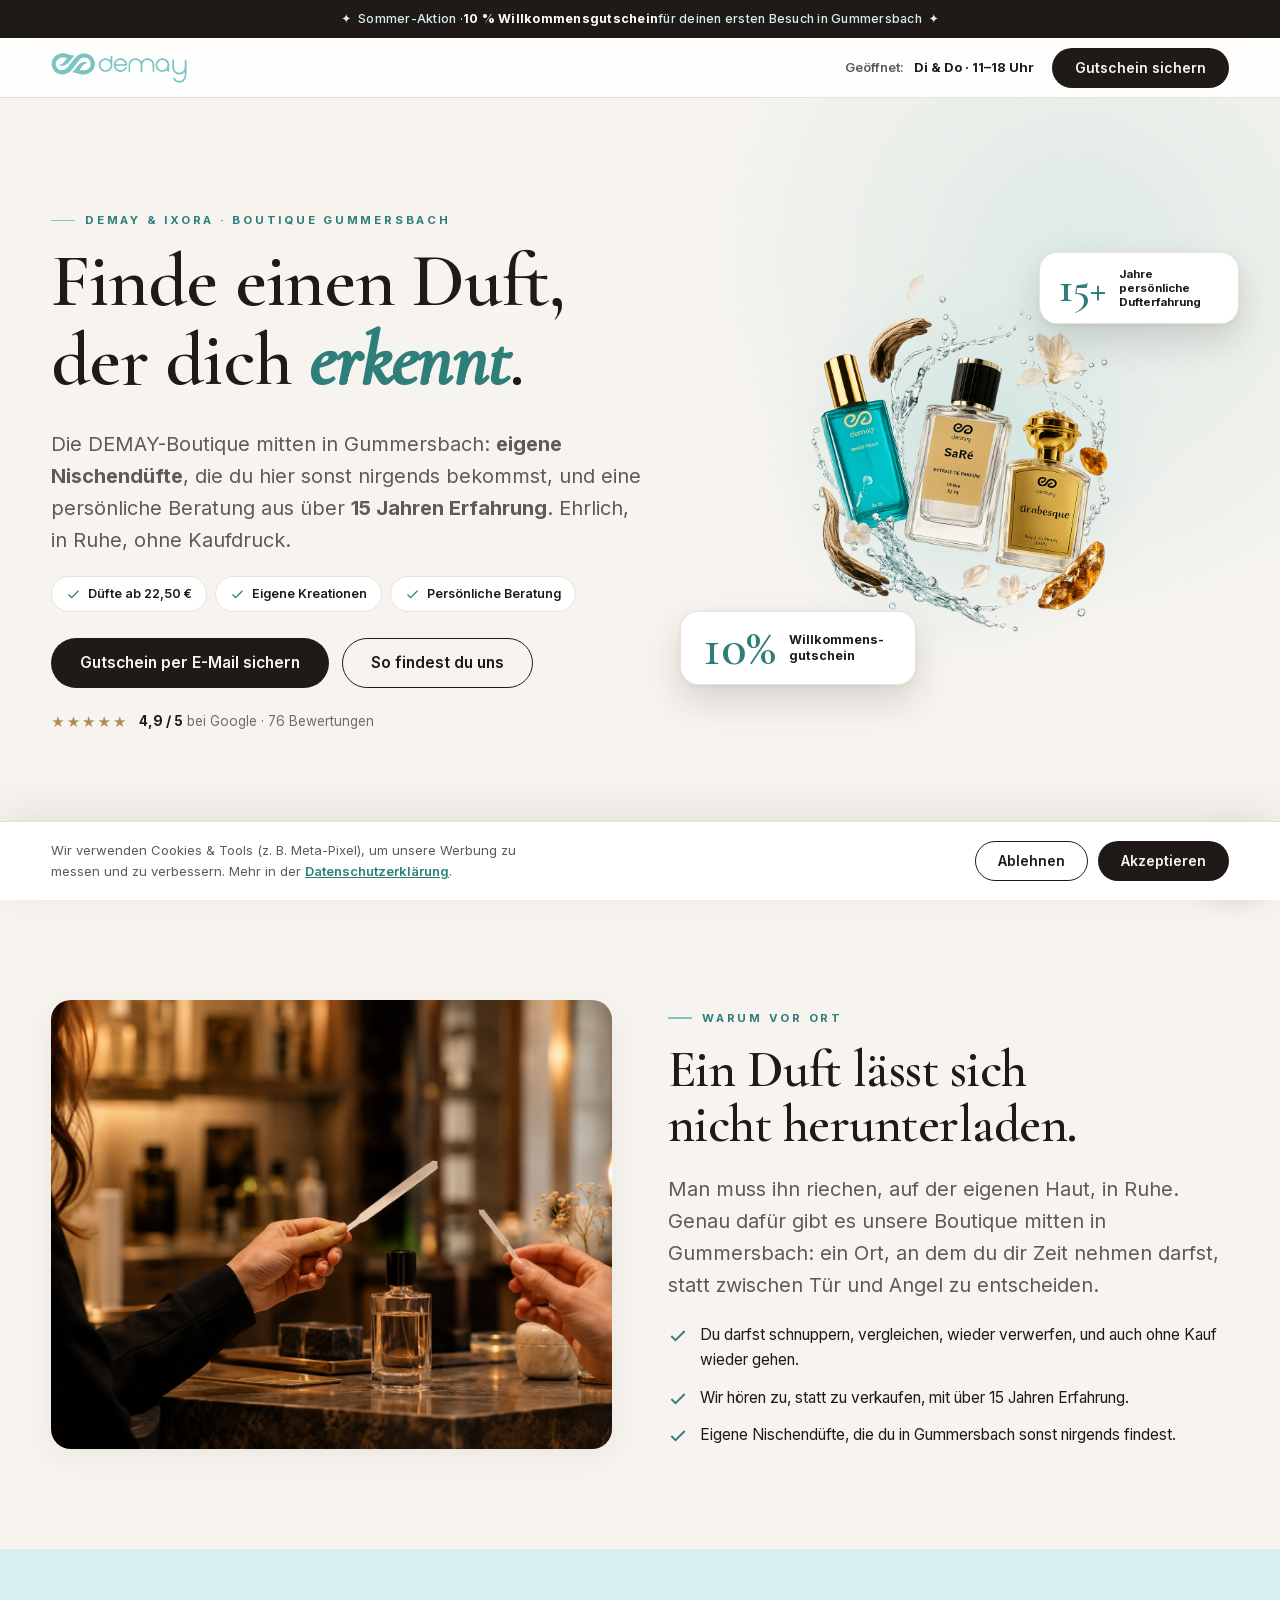
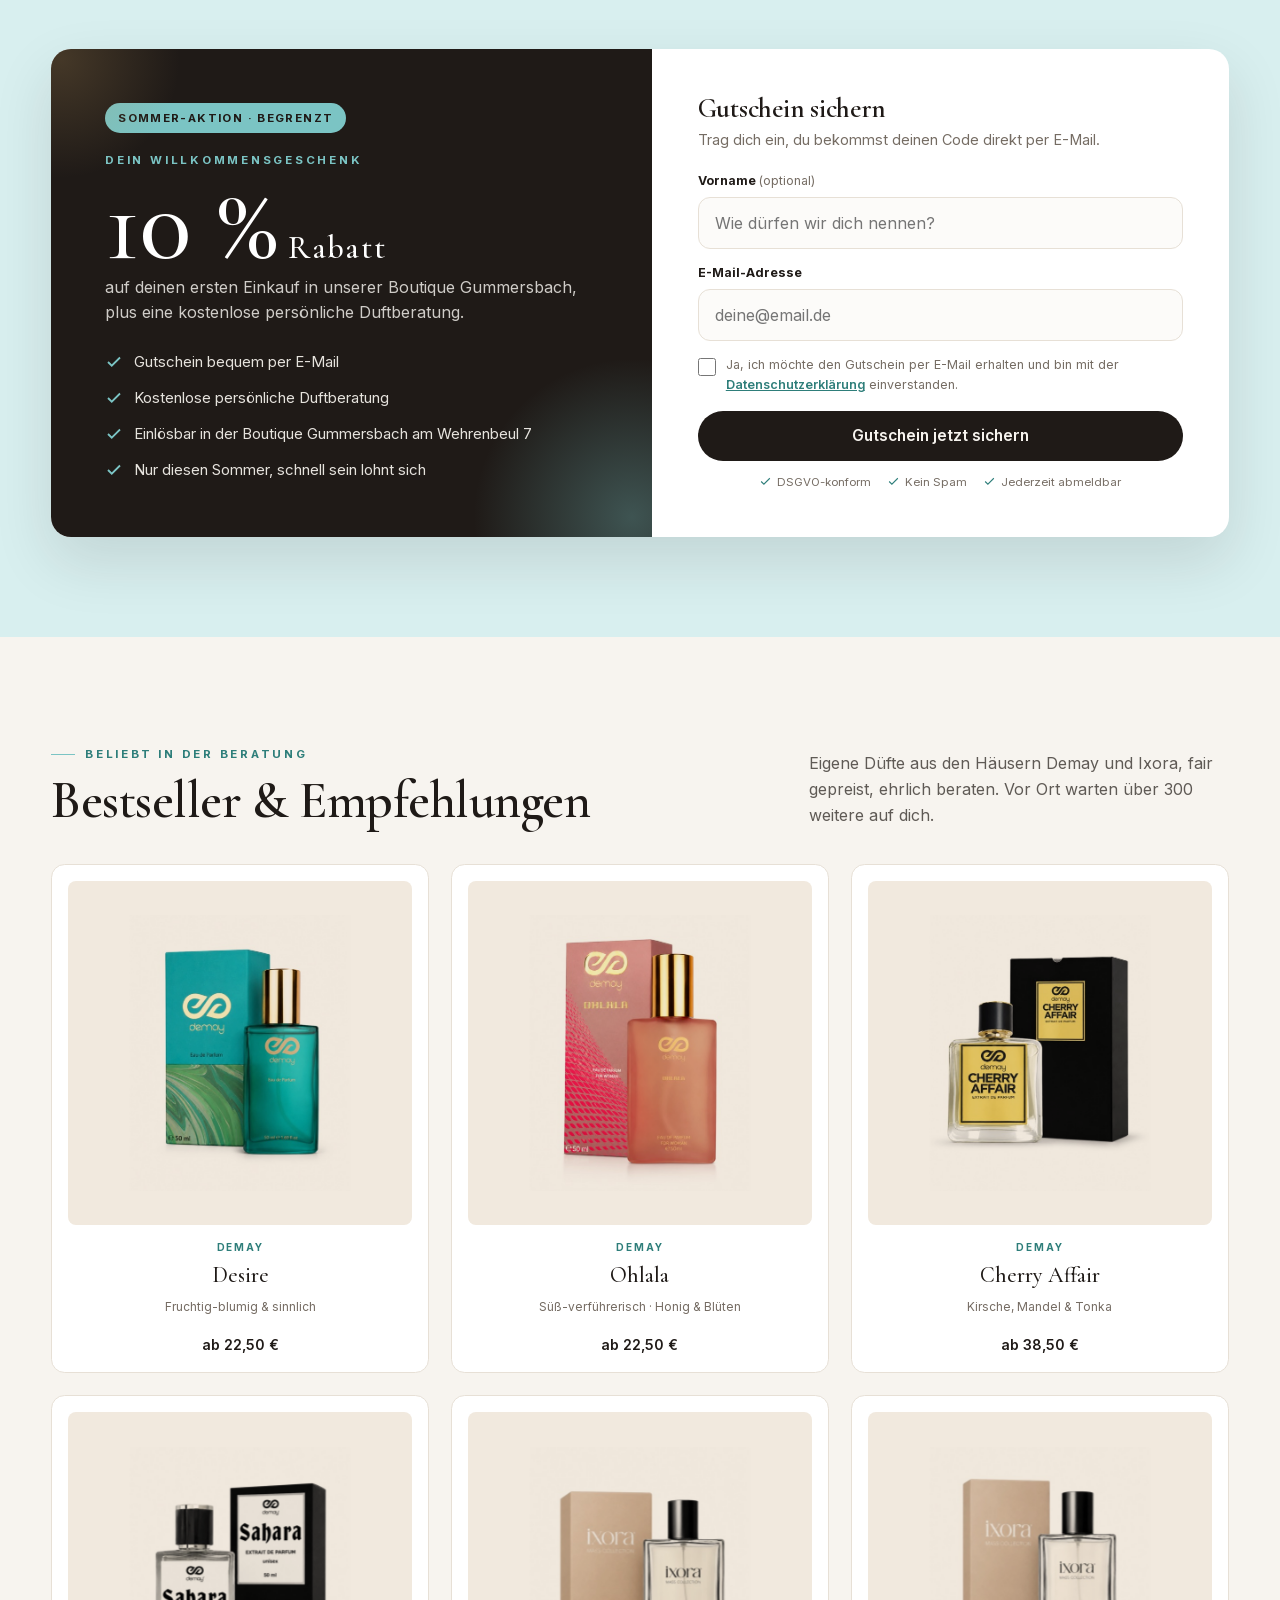
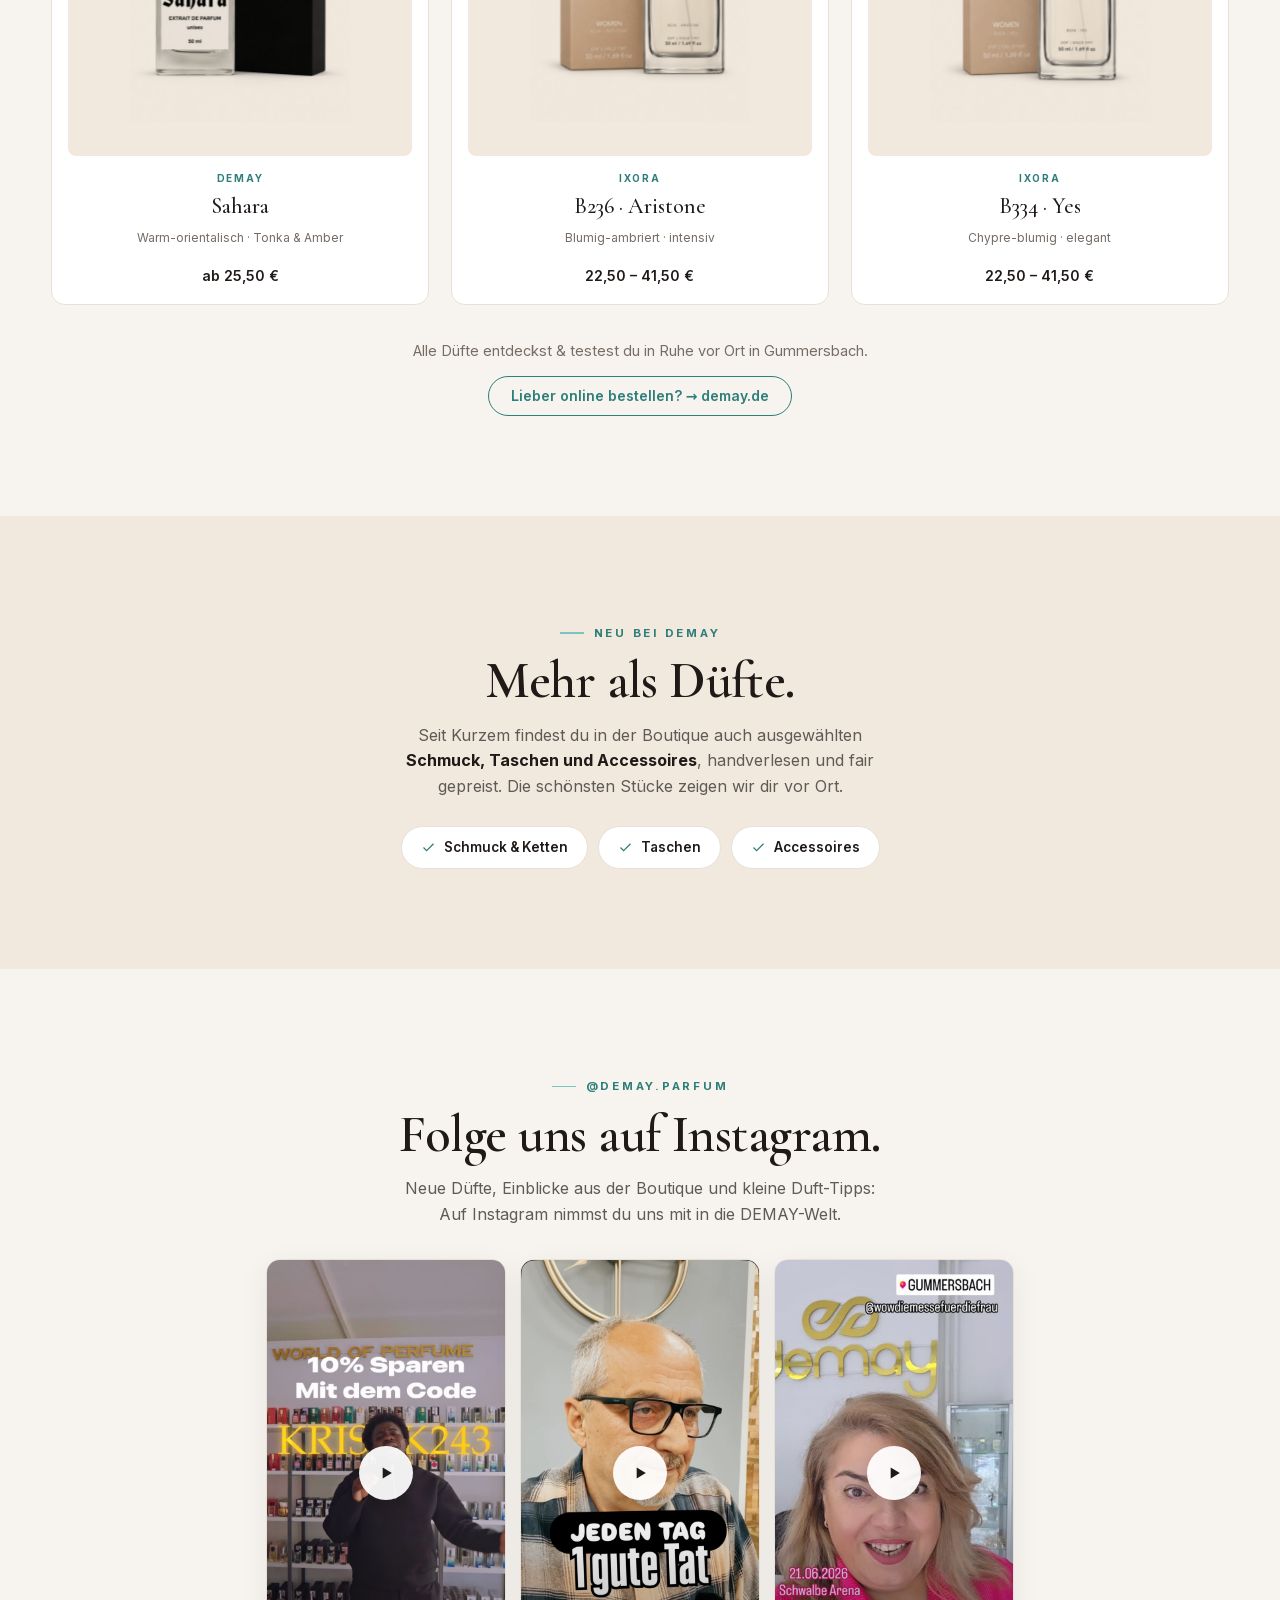
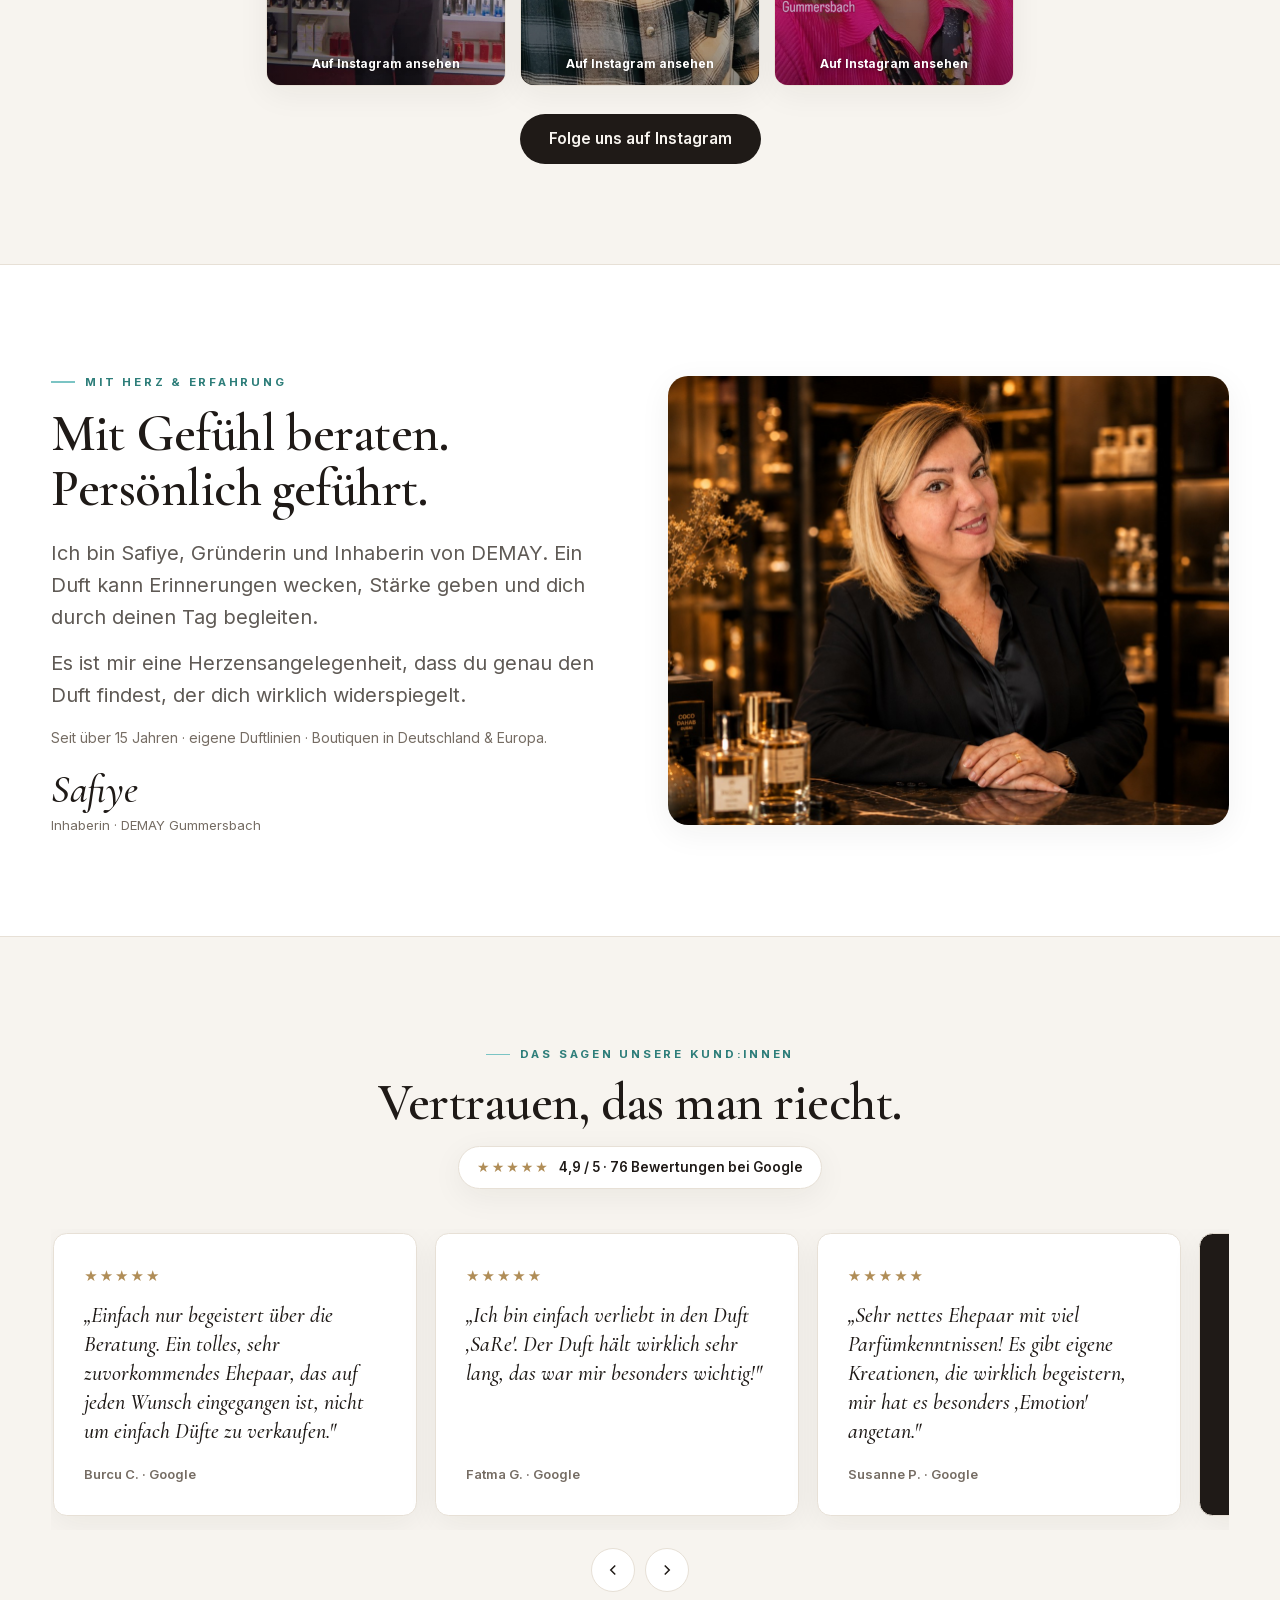
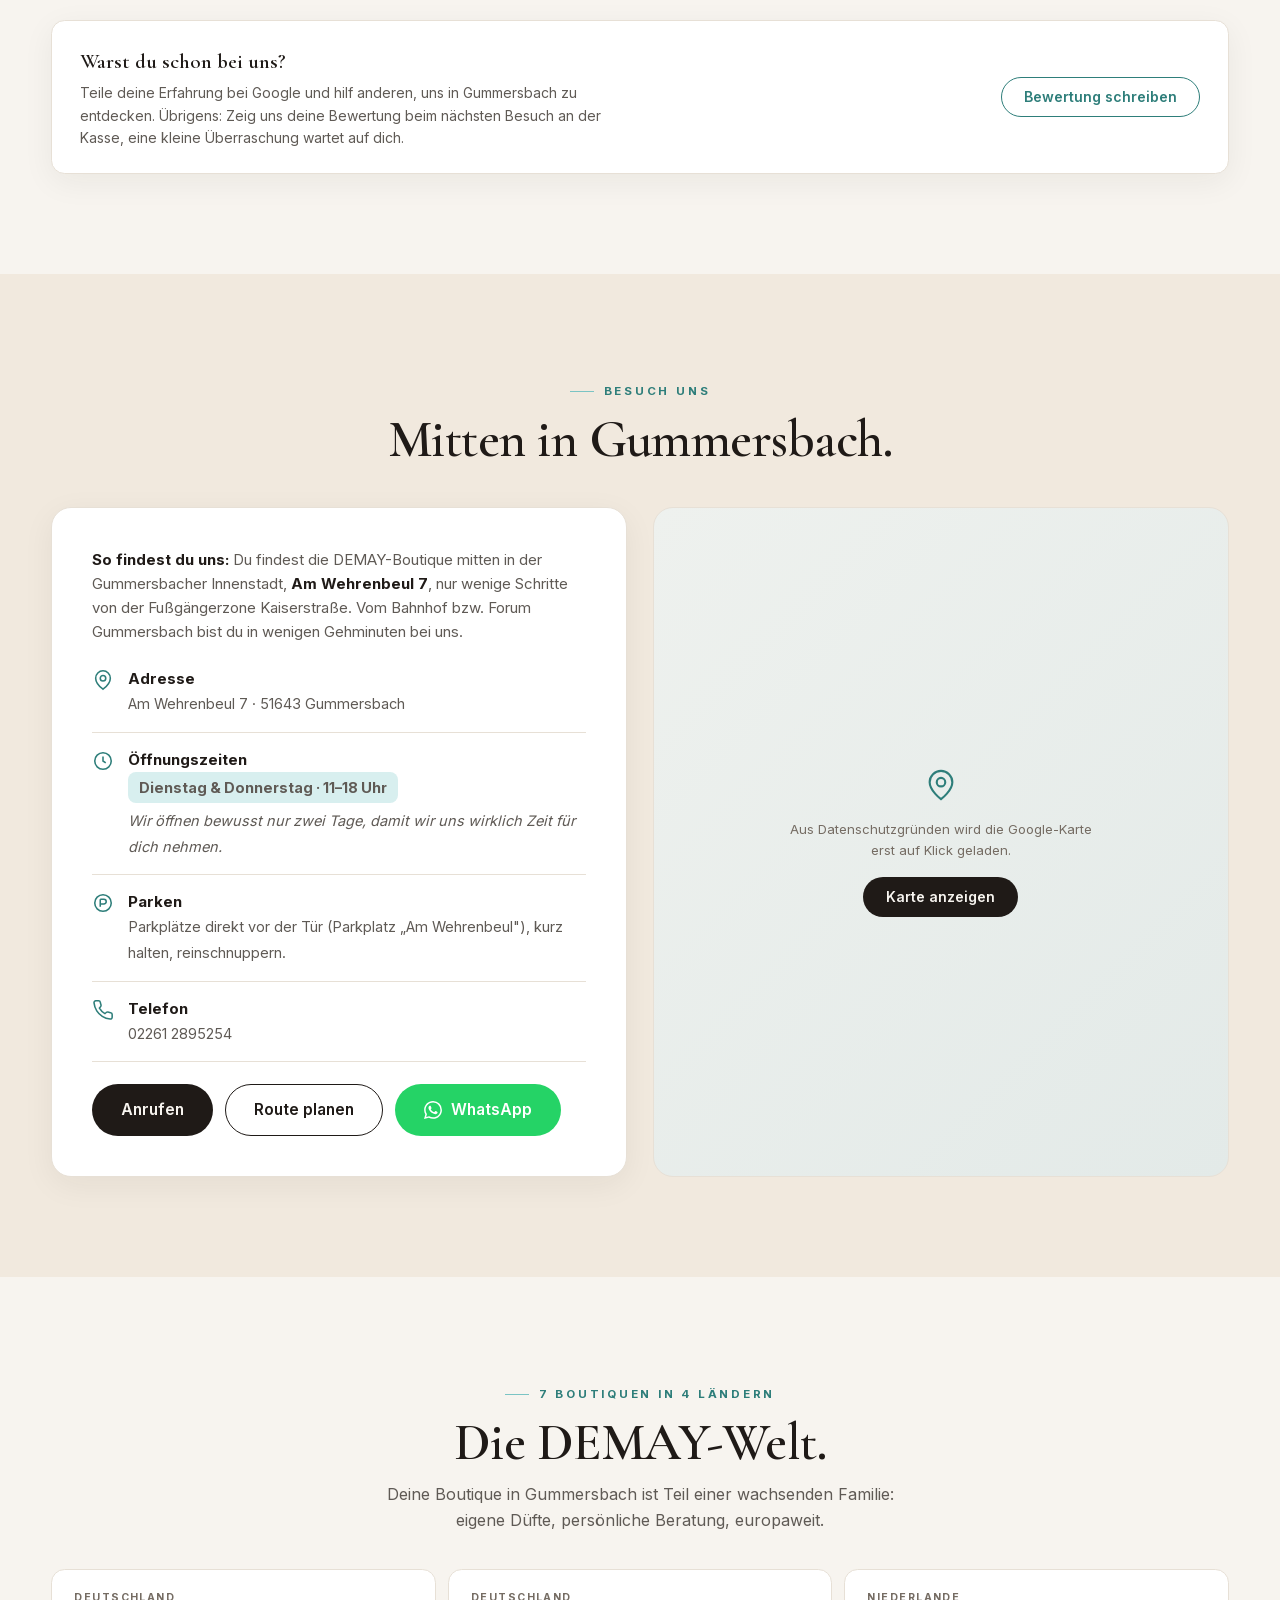
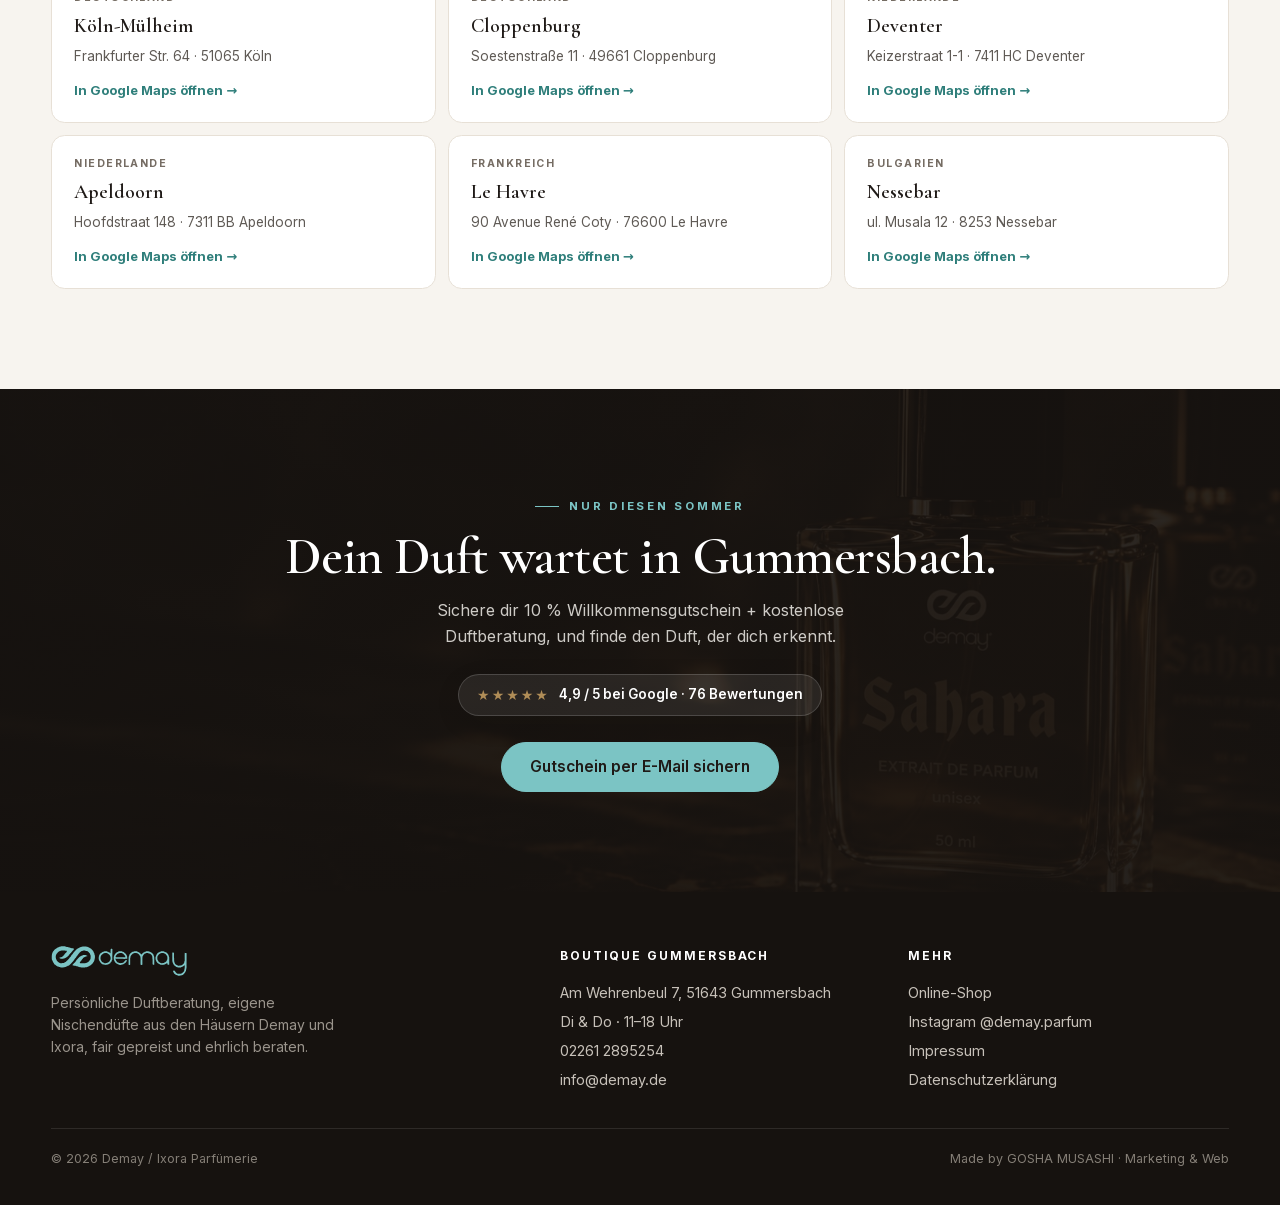
==== commit c0b29366: "Gutschein-Chip: Text bricht sauber in der Karte um (kein Ueberlauf mehr)" ====
--- a/index.html
+++ b/index.html
@@ -116,7 +116,7 @@
     animation:floaty 5.5s ease-in-out infinite;will-change:transform;z-index:2}
   .offer-chip{left:-14px;bottom:4%;padding:15px 22px}
   .offer-chip .pct{font-family:var(--display);font-size:52px;font-weight:600;color:var(--brand-ink);line-height:.8}
-  .offer-chip small{font-size:12.5px;color:var(--ink);font-weight:700;line-height:1.25;max-width:112px}
+  .offer-chip small{font-size:12.5px;color:var(--ink);font-weight:700;line-height:1.25;max-width:104px;overflow-wrap:break-word}
   .trust-chip{right:-10px;top:4%;padding:14px 19px;animation-delay:-2.6s}
   .trust-chip .num{font-family:var(--display);font-size:42px;font-weight:600;color:var(--brand-ink);line-height:.8}
   .trust-chip .lbl{font-size:11.5px;color:var(--ink);font-weight:700;line-height:1.22;max-width:100px}
@@ -367,7 +367,7 @@
       </div>
       <div class="offer-chip">
         <span class="pct">10%</span>
-        <small>Willkommensgutschein</small>
+        <small>Willkommens&shy;gutschein</small>
       </div>
     </div>
   </div>
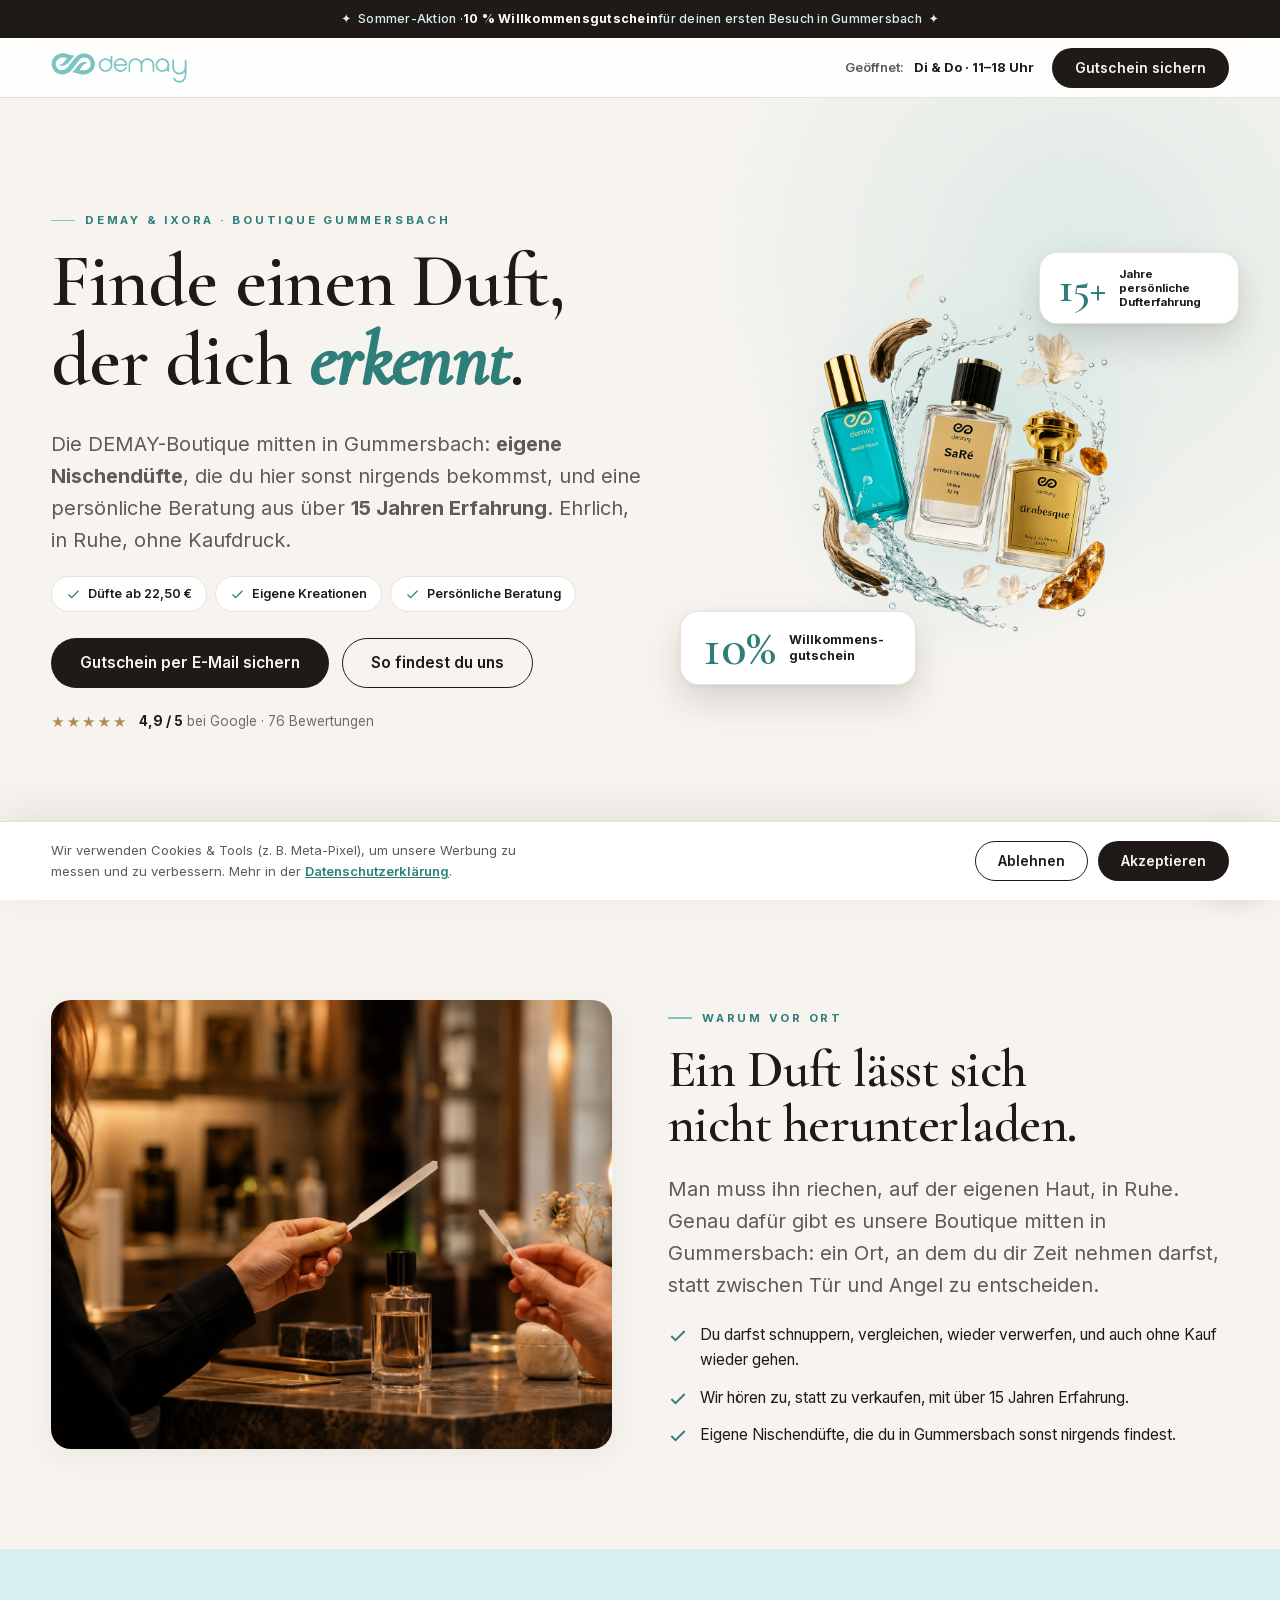
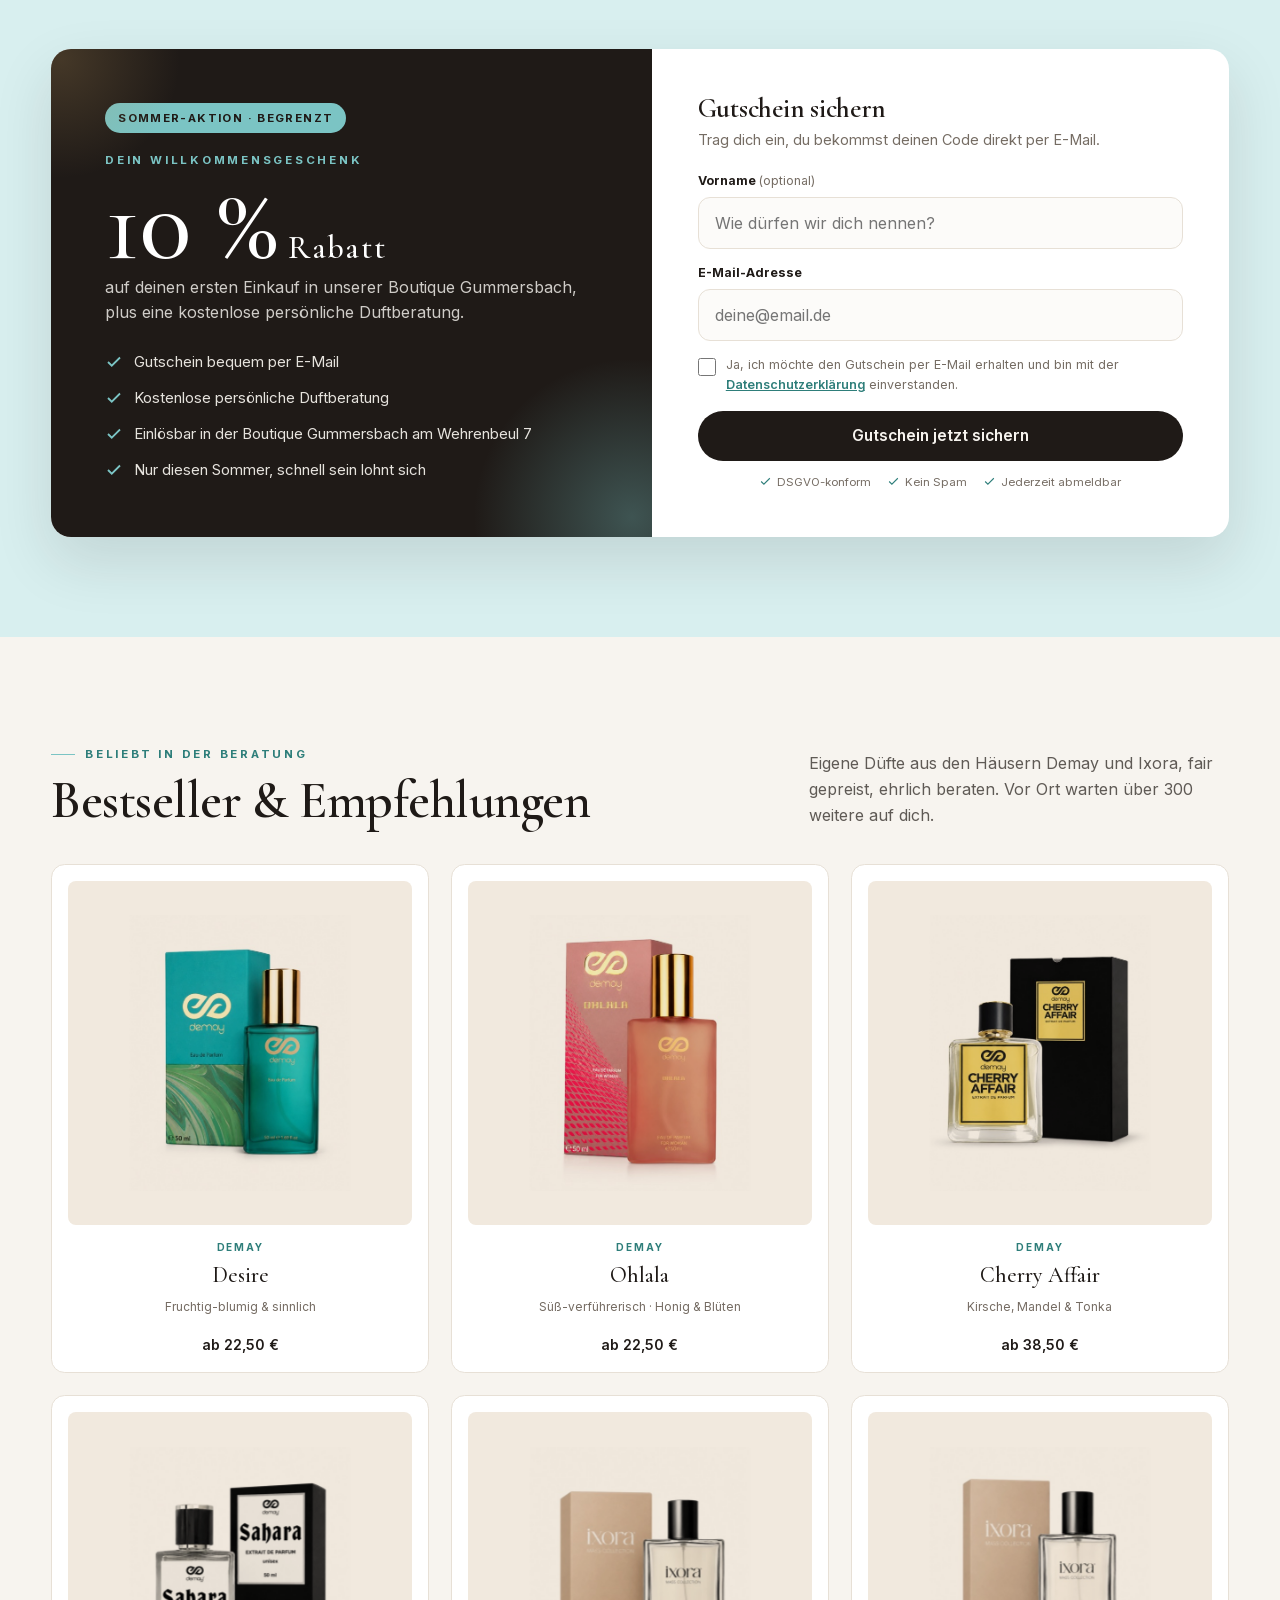
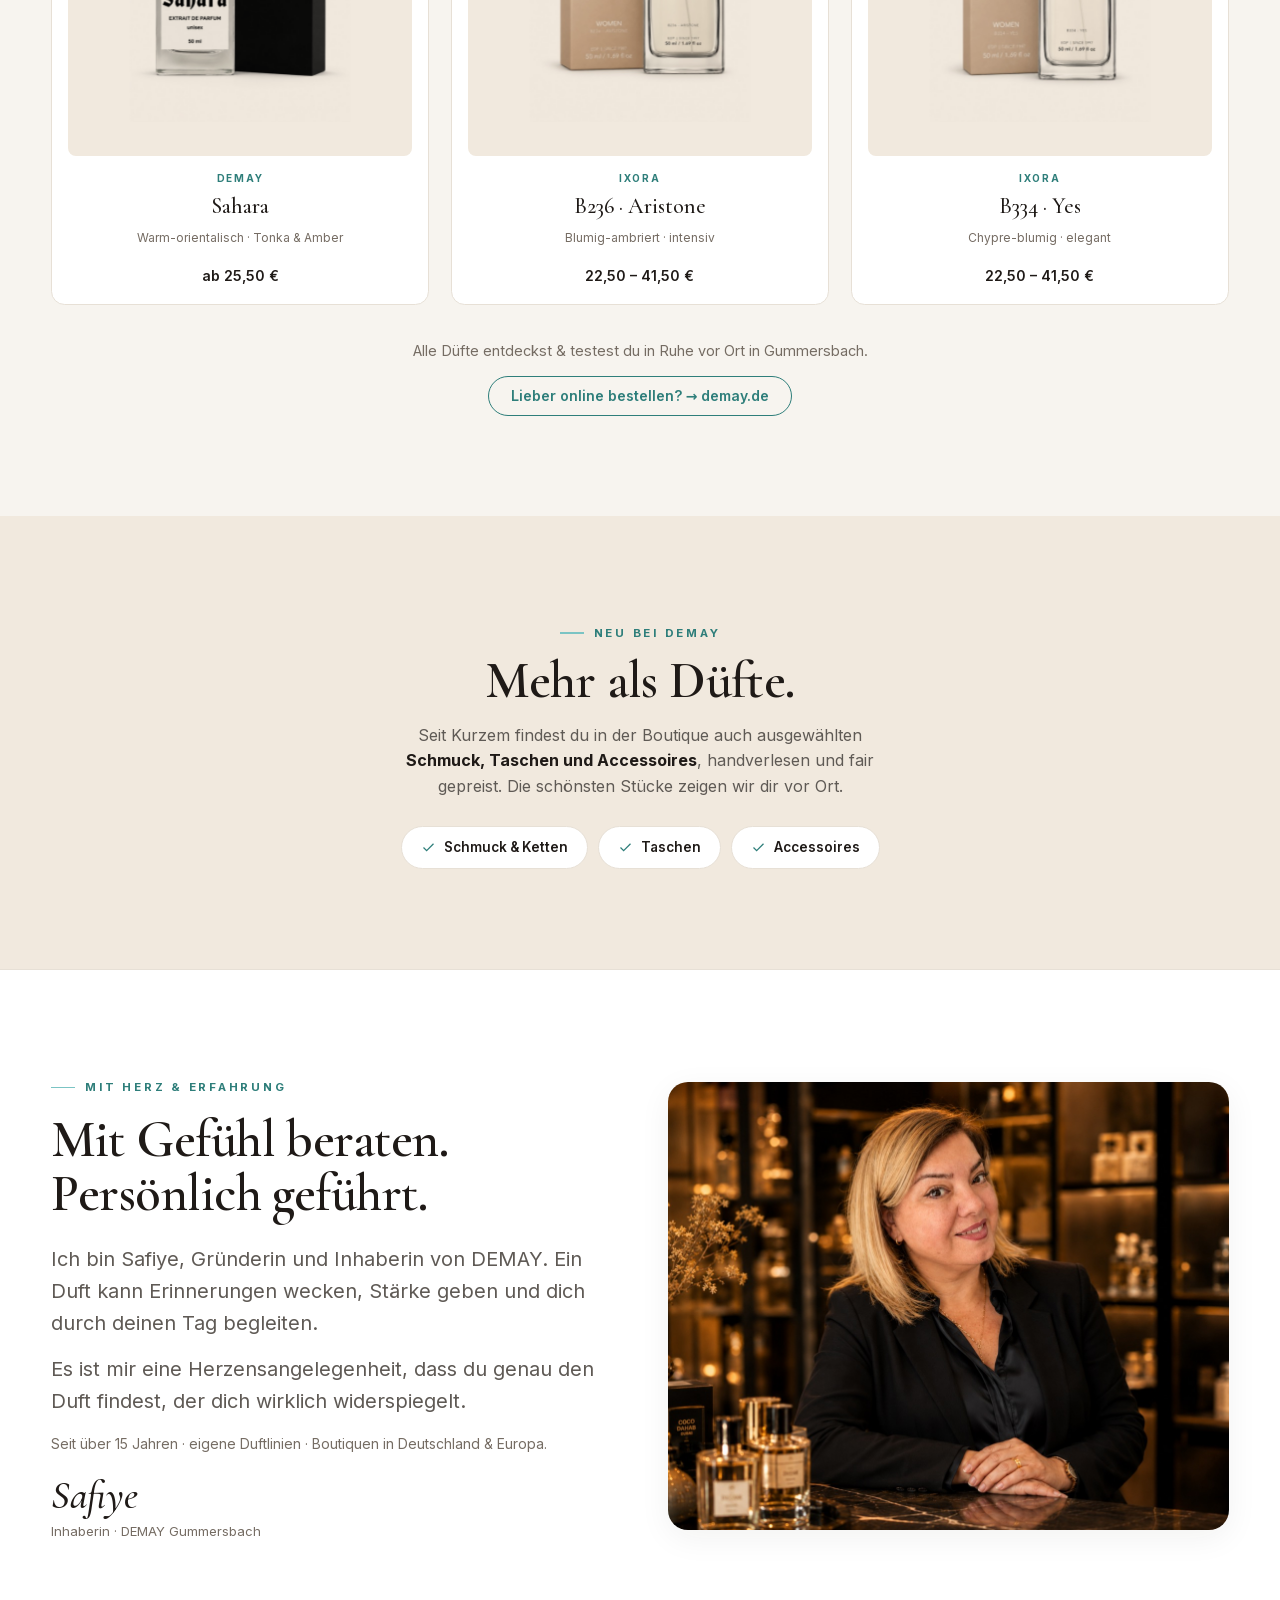
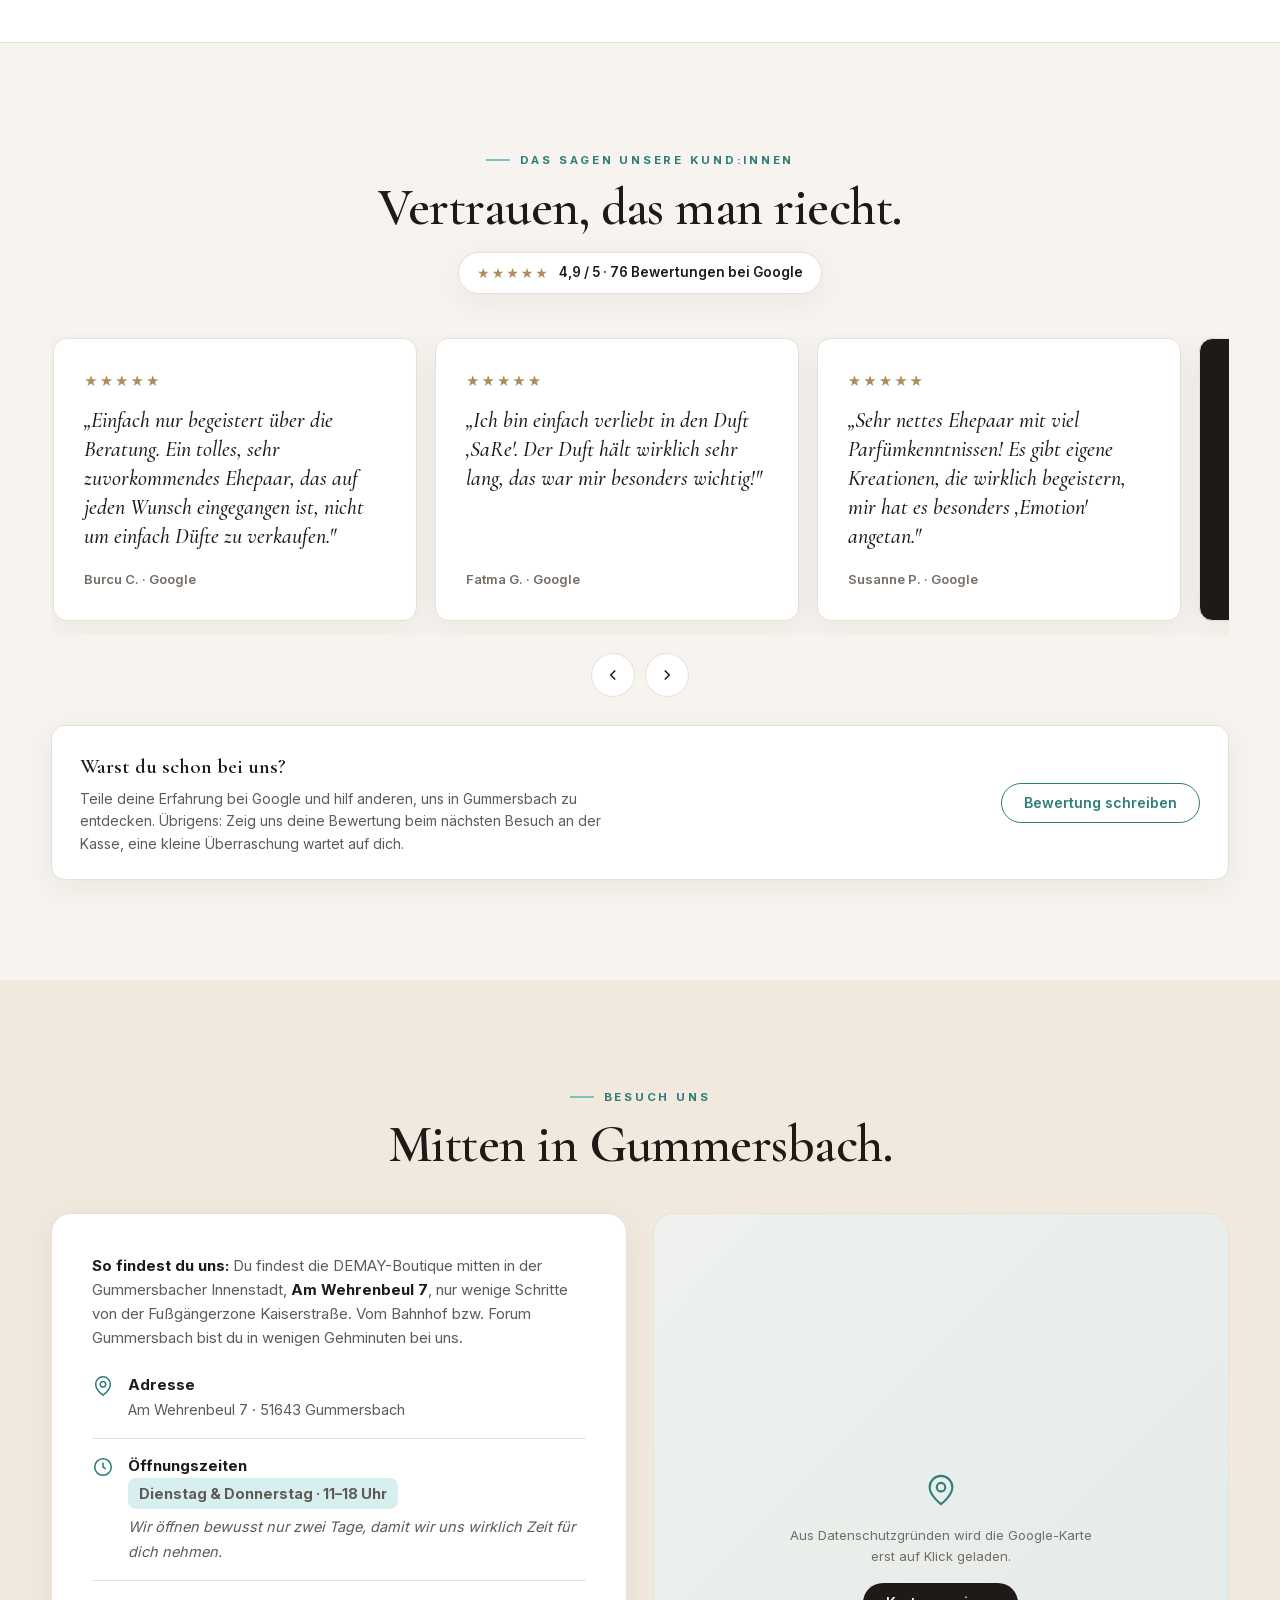
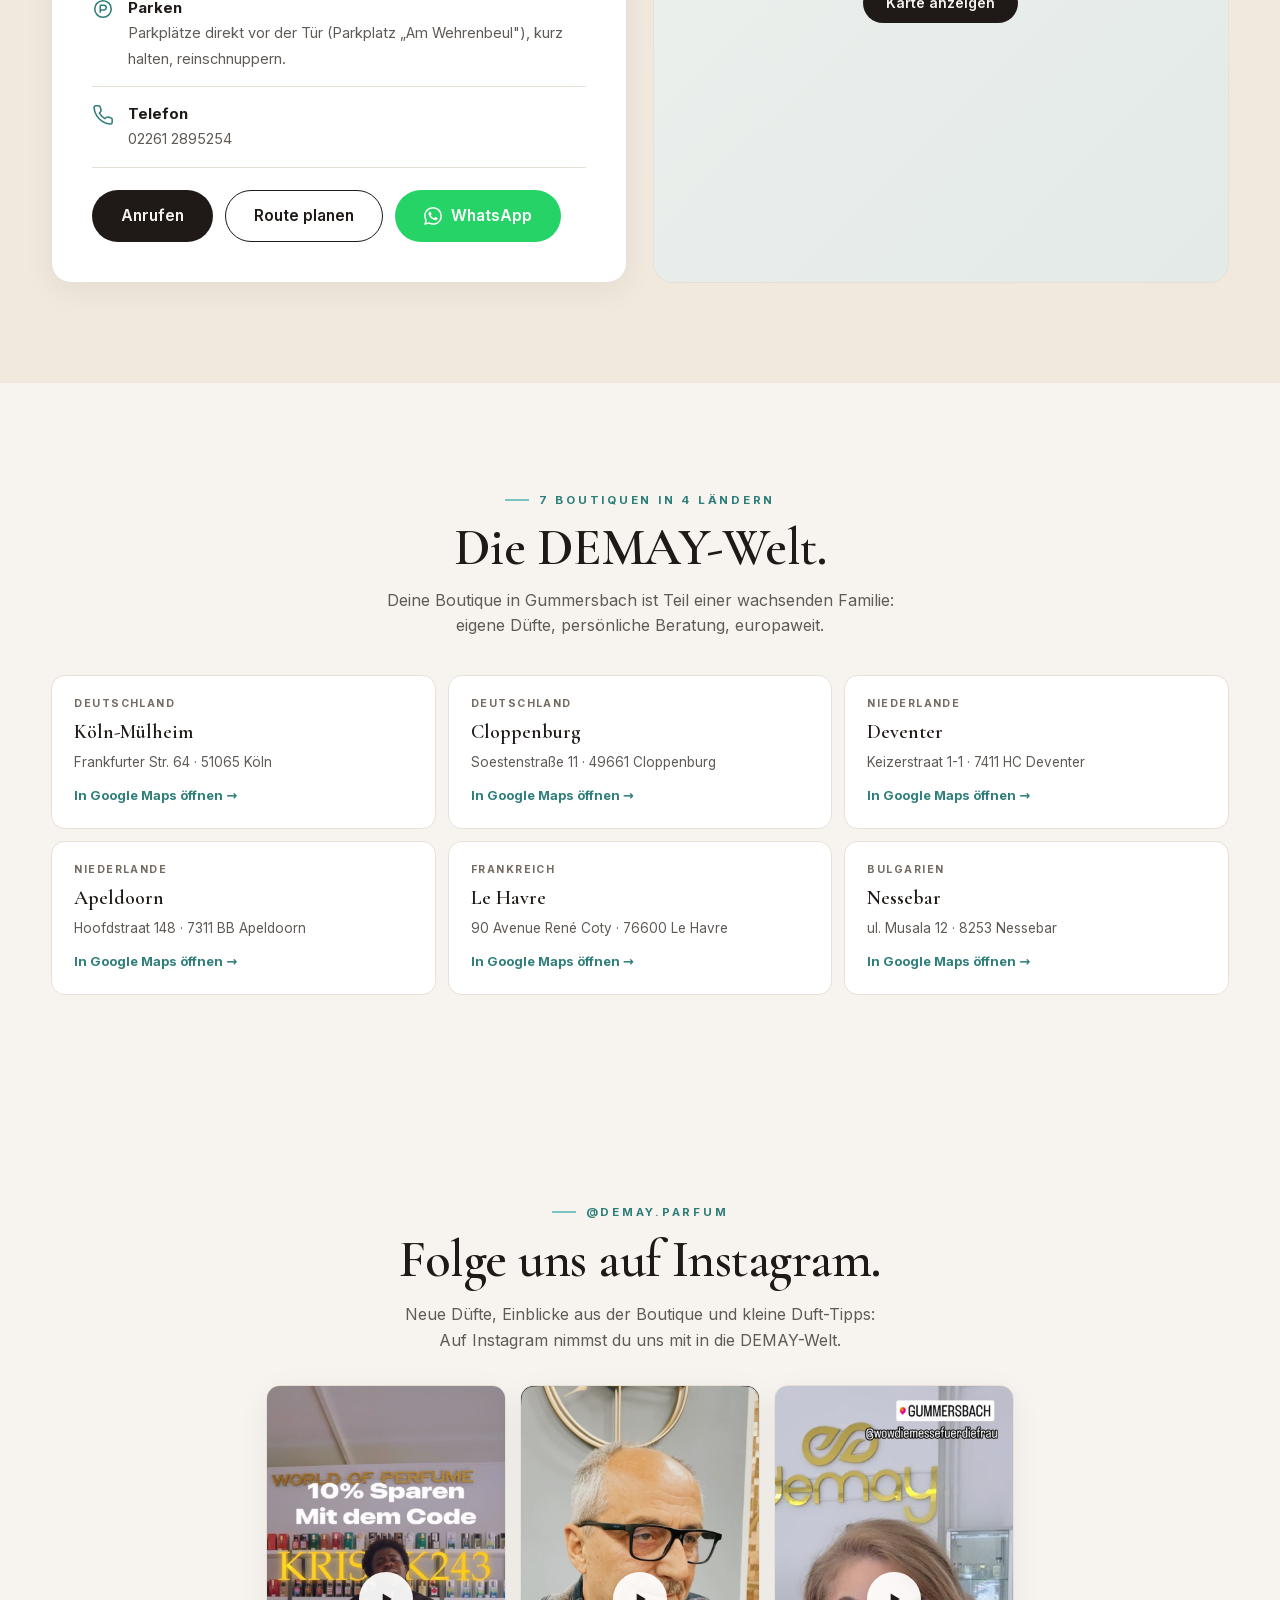
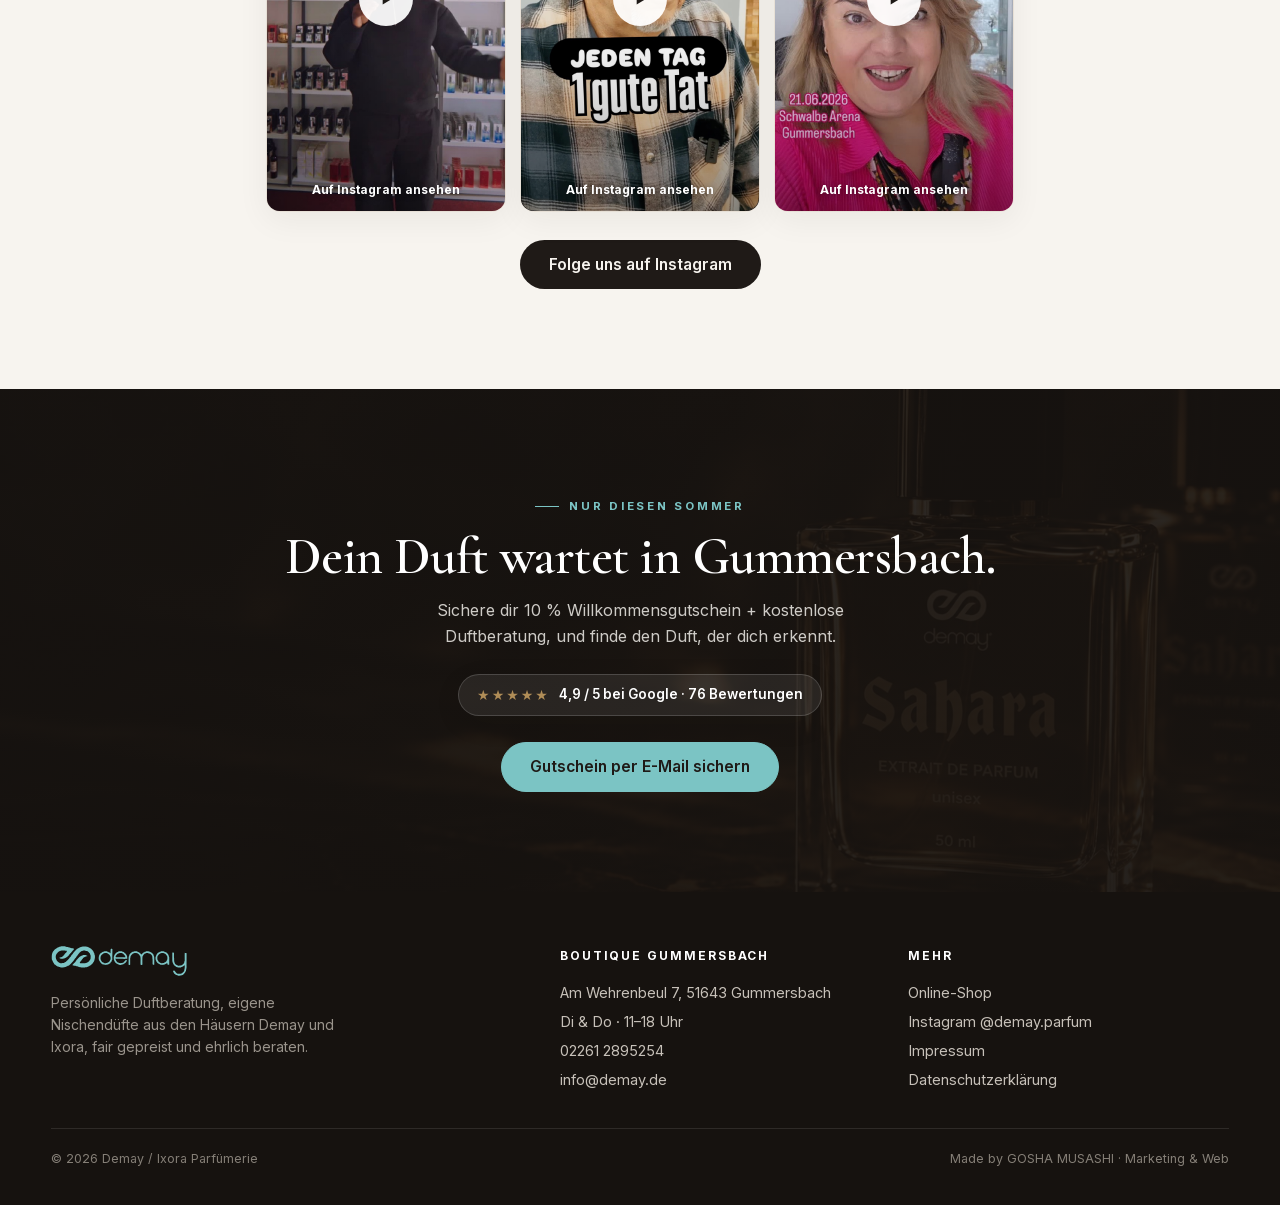
==== commit 44b31eda: "Instagram-Sektion nach unten verschoben (zwischen DEMAY-Welt und Final CTA)" ====
--- a/index.html
+++ b/index.html
@@ -492,33 +492,6 @@
   </div>
 </section>
 
-<!-- ===================== INSTAGRAM ===================== -->
-<section>
-  <div class="wrap center">
-    <span class="eyebrow" style="justify-content:center">@demay.parfum</span>
-    <h2 style="margin:12px 0 14px">Folge uns auf Instagram.</h2>
-    <p style="max-width:50ch;margin:0 auto">Neue Düfte, Einblicke aus der Boutique und kleine Duft-Tipps: Auf Instagram nimmst du uns mit in die DEMAY-Welt.</p>
-    <div class="reels">
-      <a class="reel" href="https://www.instagram.com/reel/DO3teiQAgVS/" target="_blank" rel="noopener" aria-label="Reel auf Instagram ansehen">
-        <img src="assets/insta/reel-kris.jpg" alt="Instagram-Reel: 10 % sparen mit Gutschein-Code in der DEMAY-Boutique" loading="lazy" width="720" height="1278">
-        <span class="play"><span><svg width="20" height="20" viewBox="0 0 24 24" fill="currentColor"><path d="M8 5.5v13l11-6.5z"/></svg></span></span>
-        <span class="hint">Auf Instagram ansehen</span>
-      </a>
-      <a class="reel" href="https://www.instagram.com/reel/DYJ4LiDIJn2/" target="_blank" rel="noopener" aria-label="Reel auf Instagram ansehen">
-        <img src="assets/insta/reel-gute-tat.jpg" alt="Instagram-Reel: Jeden Tag eine gute Tat" loading="lazy" width="720" height="1280">
-        <span class="play"><span><svg width="20" height="20" viewBox="0 0 24 24" fill="currentColor"><path d="M8 5.5v13l11-6.5z"/></svg></span></span>
-        <span class="hint">Auf Instagram ansehen</span>
-      </a>
-      <a class="reel" href="https://www.instagram.com/reel/DZpfc2CiHNy/" target="_blank" rel="noopener" aria-label="Reel auf Instagram ansehen">
-        <img src="assets/insta/reel-messe.jpg" alt="Instagram-Reel: DEMAY in Gummersbach, Messe-Ankündigung" loading="lazy" width="720" height="1278">
-        <span class="play"><span><svg width="20" height="20" viewBox="0 0 24 24" fill="currentColor"><path d="M8 5.5v13l11-6.5z"/></svg></span></span>
-        <span class="hint">Auf Instagram ansehen</span>
-      </a>
-    </div>
-    <div style="margin-top:28px"><a class="btn btn-primary" href="https://www.instagram.com/demay.parfum/" target="_blank" rel="noopener">Folge uns auf Instagram</a></div>
-  </div>
-</section>
-
 <!-- ===================== FOUNDER ===================== -->
 <section style="background:var(--elevated);border-block:1px solid var(--border)">
   <div class="wrap split">
@@ -636,6 +609,33 @@
   </div>
 </section>
 
+<!-- ===================== INSTAGRAM ===================== -->
+<section>
+  <div class="wrap center">
+    <span class="eyebrow" style="justify-content:center">@demay.parfum</span>
+    <h2 style="margin:12px 0 14px">Folge uns auf Instagram.</h2>
+    <p style="max-width:50ch;margin:0 auto">Neue Düfte, Einblicke aus der Boutique und kleine Duft-Tipps: Auf Instagram nimmst du uns mit in die DEMAY-Welt.</p>
+    <div class="reels">
+      <a class="reel" href="https://www.instagram.com/reel/DO3teiQAgVS/" target="_blank" rel="noopener" aria-label="Reel auf Instagram ansehen">
+        <img src="assets/insta/reel-kris.jpg" alt="Instagram-Reel: 10 % sparen mit Gutschein-Code in der DEMAY-Boutique" loading="lazy" width="720" height="1278">
+        <span class="play"><span><svg width="20" height="20" viewBox="0 0 24 24" fill="currentColor"><path d="M8 5.5v13l11-6.5z"/></svg></span></span>
+        <span class="hint">Auf Instagram ansehen</span>
+      </a>
+      <a class="reel" href="https://www.instagram.com/reel/DYJ4LiDIJn2/" target="_blank" rel="noopener" aria-label="Reel auf Instagram ansehen">
+        <img src="assets/insta/reel-gute-tat.jpg" alt="Instagram-Reel: Jeden Tag eine gute Tat" loading="lazy" width="720" height="1280">
+        <span class="play"><span><svg width="20" height="20" viewBox="0 0 24 24" fill="currentColor"><path d="M8 5.5v13l11-6.5z"/></svg></span></span>
+        <span class="hint">Auf Instagram ansehen</span>
+      </a>
+      <a class="reel" href="https://www.instagram.com/reel/DZpfc2CiHNy/" target="_blank" rel="noopener" aria-label="Reel auf Instagram ansehen">
+        <img src="assets/insta/reel-messe.jpg" alt="Instagram-Reel: DEMAY in Gummersbach, Messe-Ankündigung" loading="lazy" width="720" height="1278">
+        <span class="play"><span><svg width="20" height="20" viewBox="0 0 24 24" fill="currentColor"><path d="M8 5.5v13l11-6.5z"/></svg></span></span>
+        <span class="hint">Auf Instagram ansehen</span>
+      </a>
+    </div>
+    <div style="margin-top:28px"><a class="btn btn-primary" href="https://www.instagram.com/demay.parfum/" target="_blank" rel="noopener">Folge uns auf Instagram</a></div>
+  </div>
+</section>
+
 <!-- ===================== FINAL CTA ===================== -->
 <section class="final">
   <img class="bg" src="assets/cta-bg.jpg" alt="" aria-hidden="true" loading="lazy">
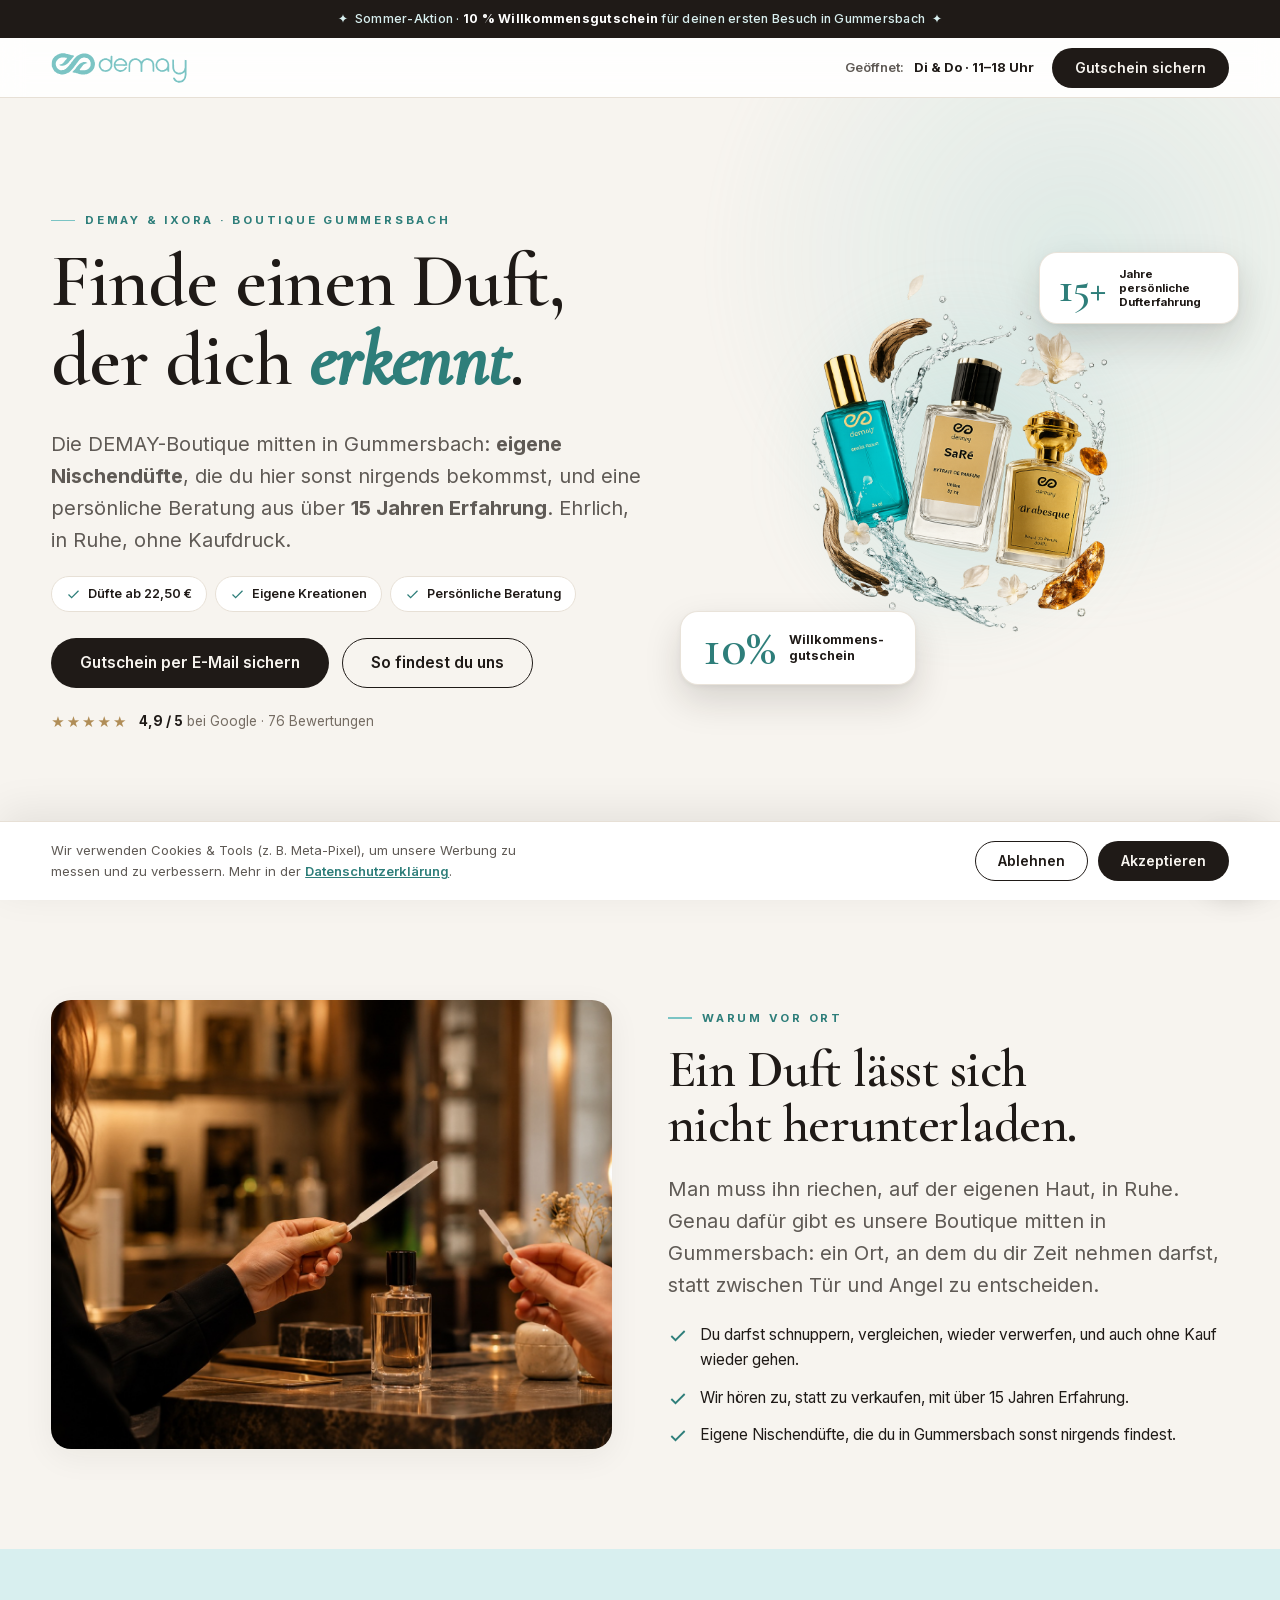
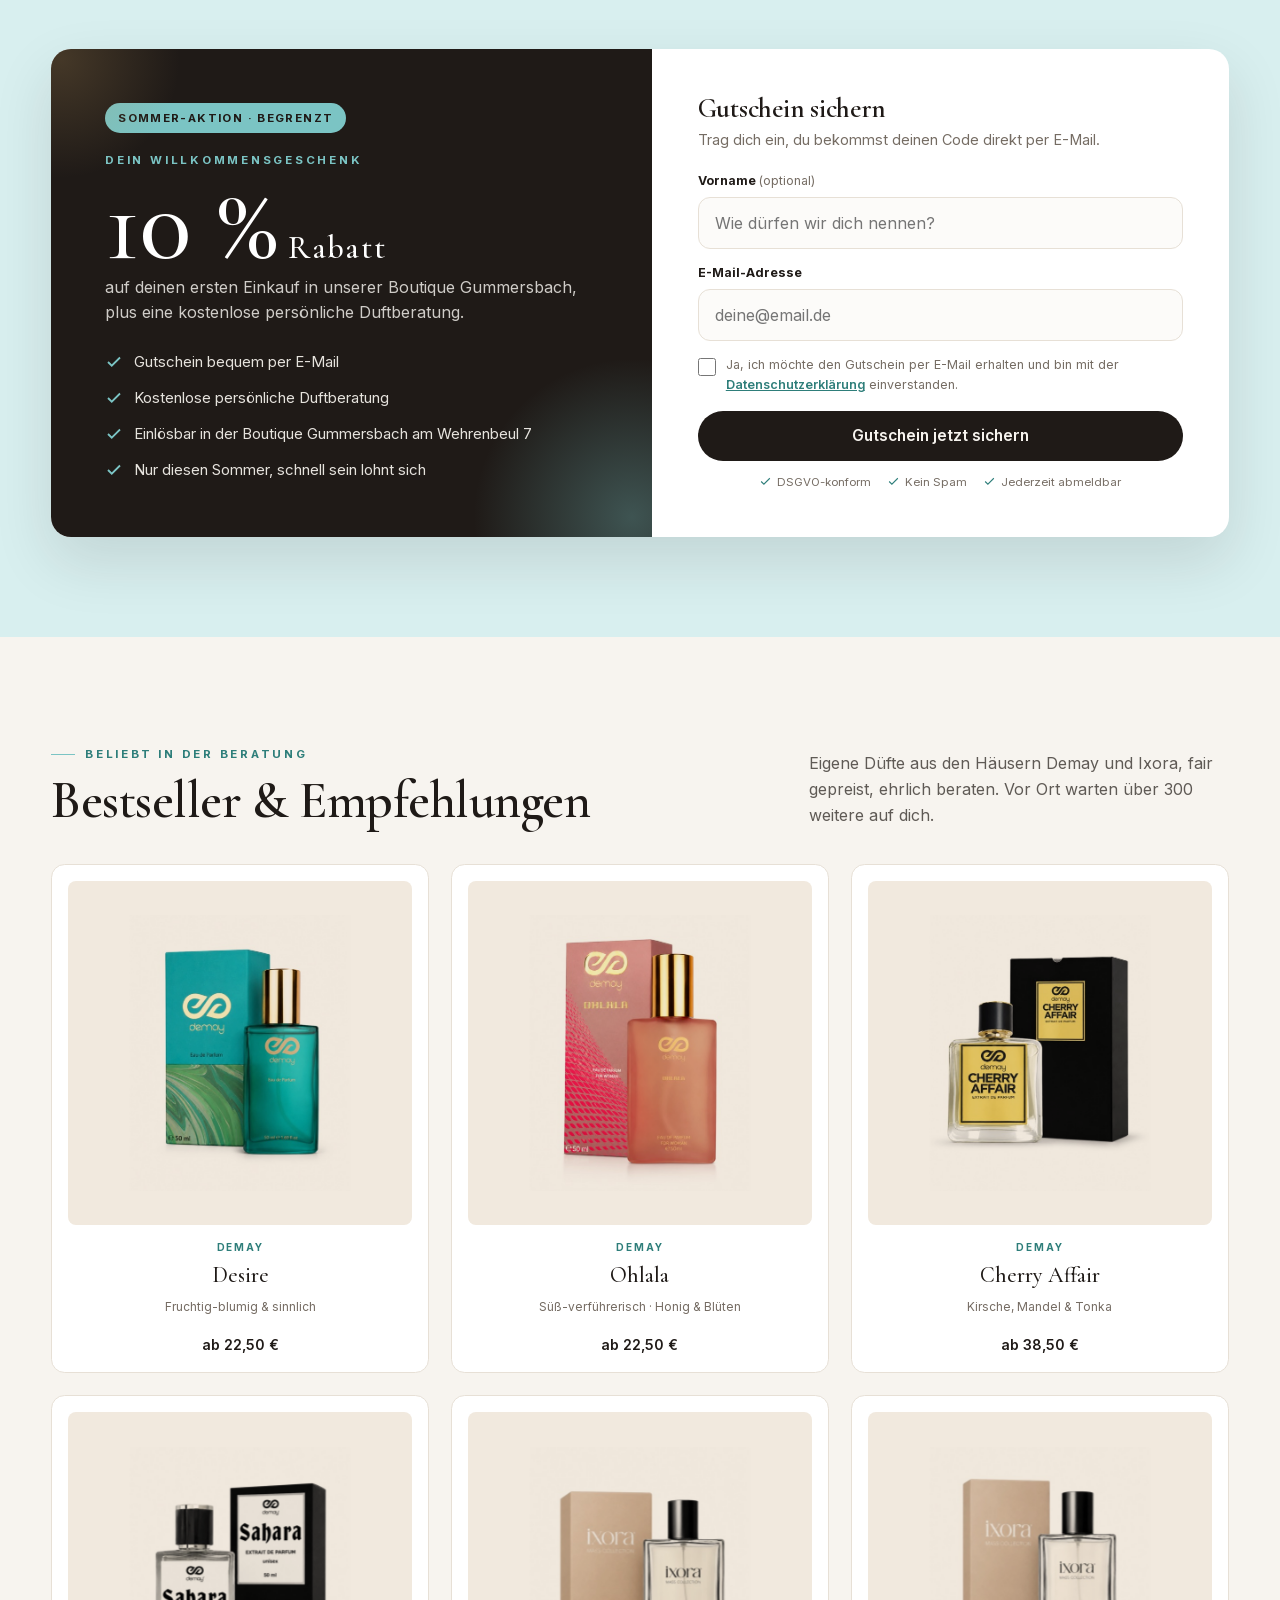
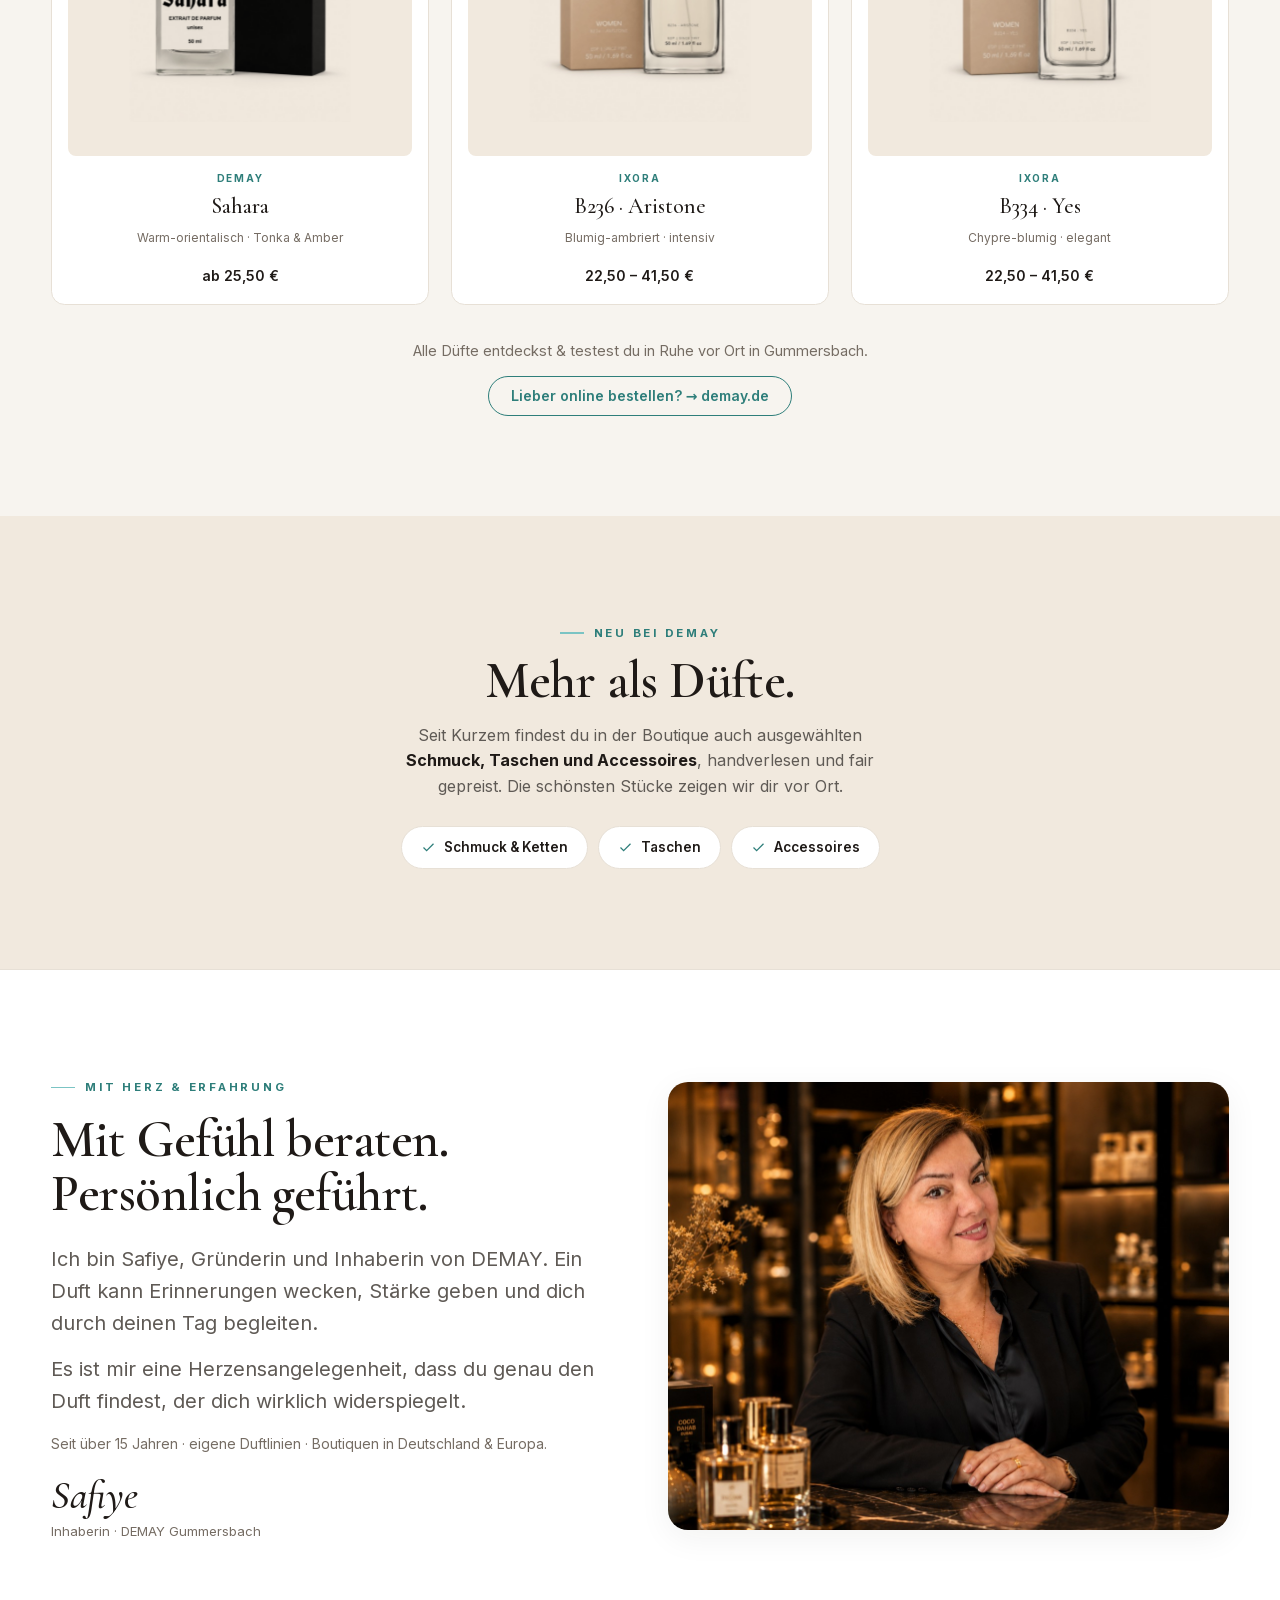
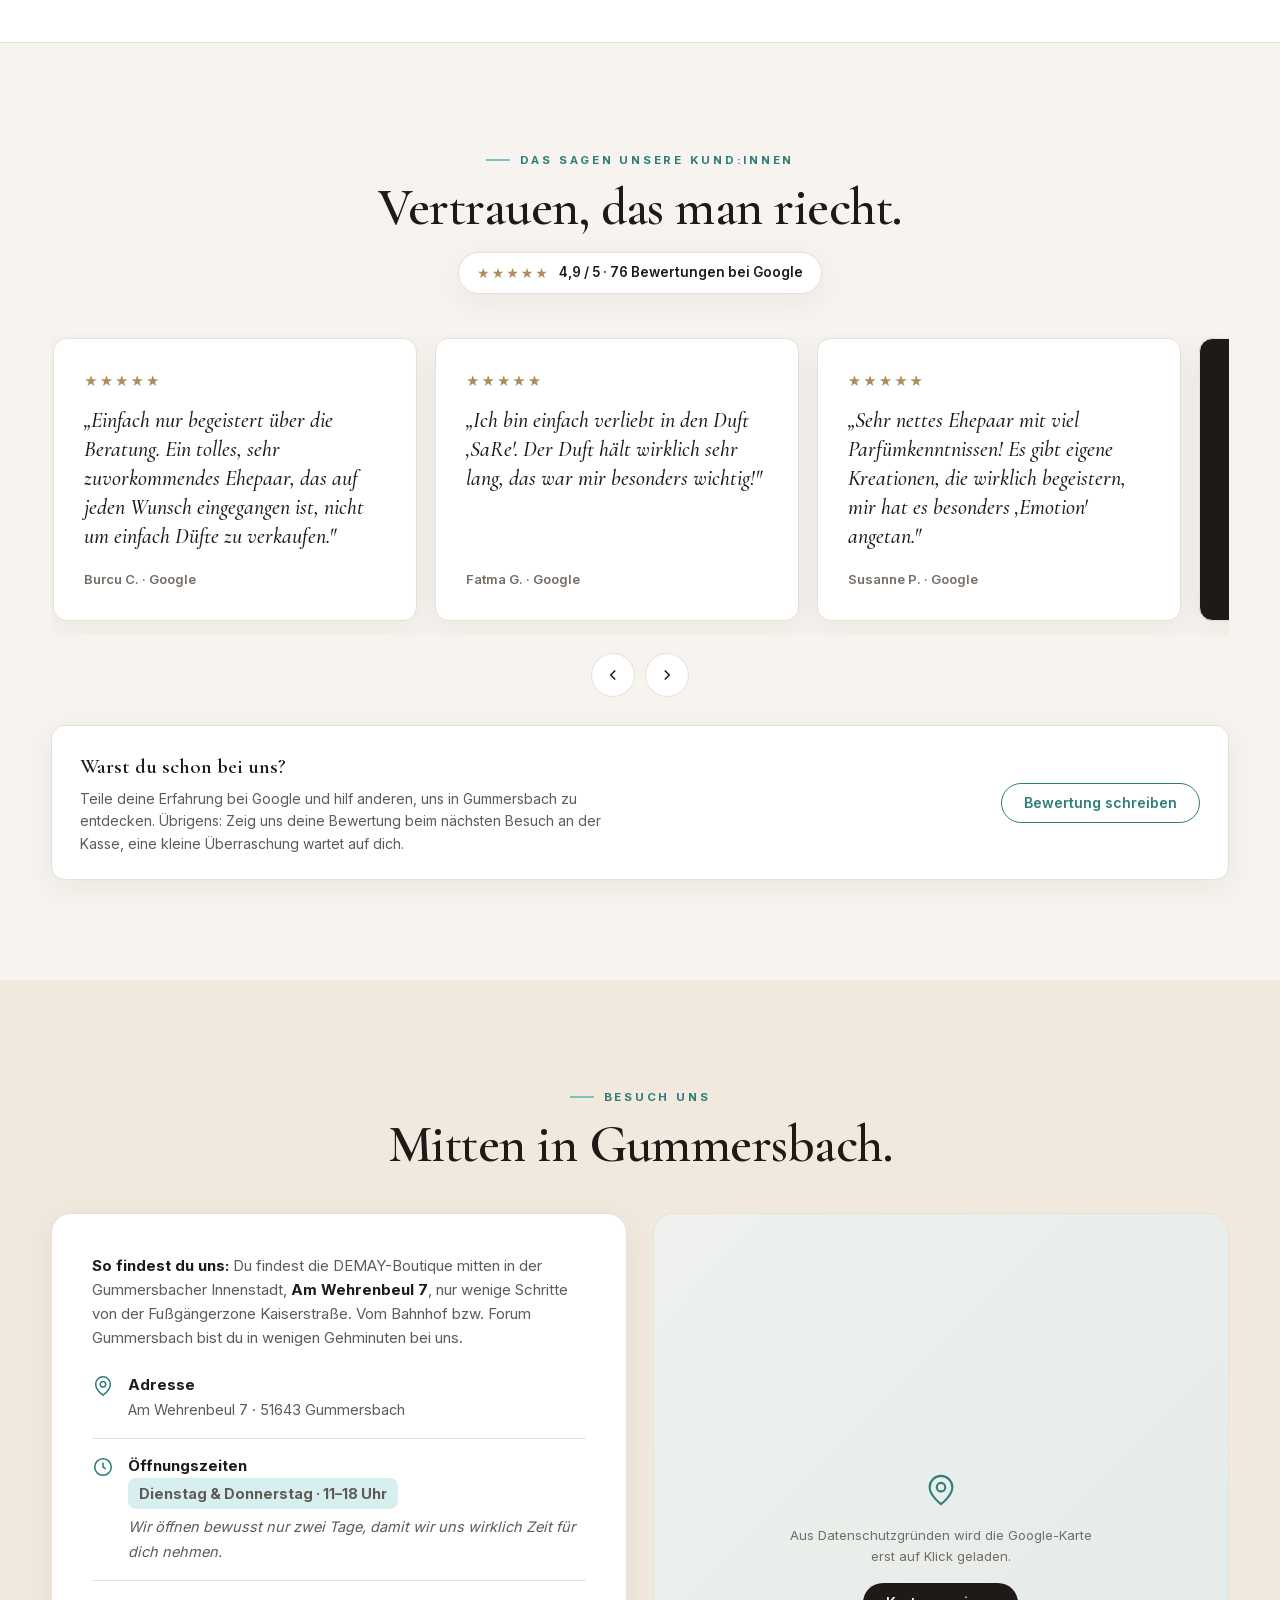
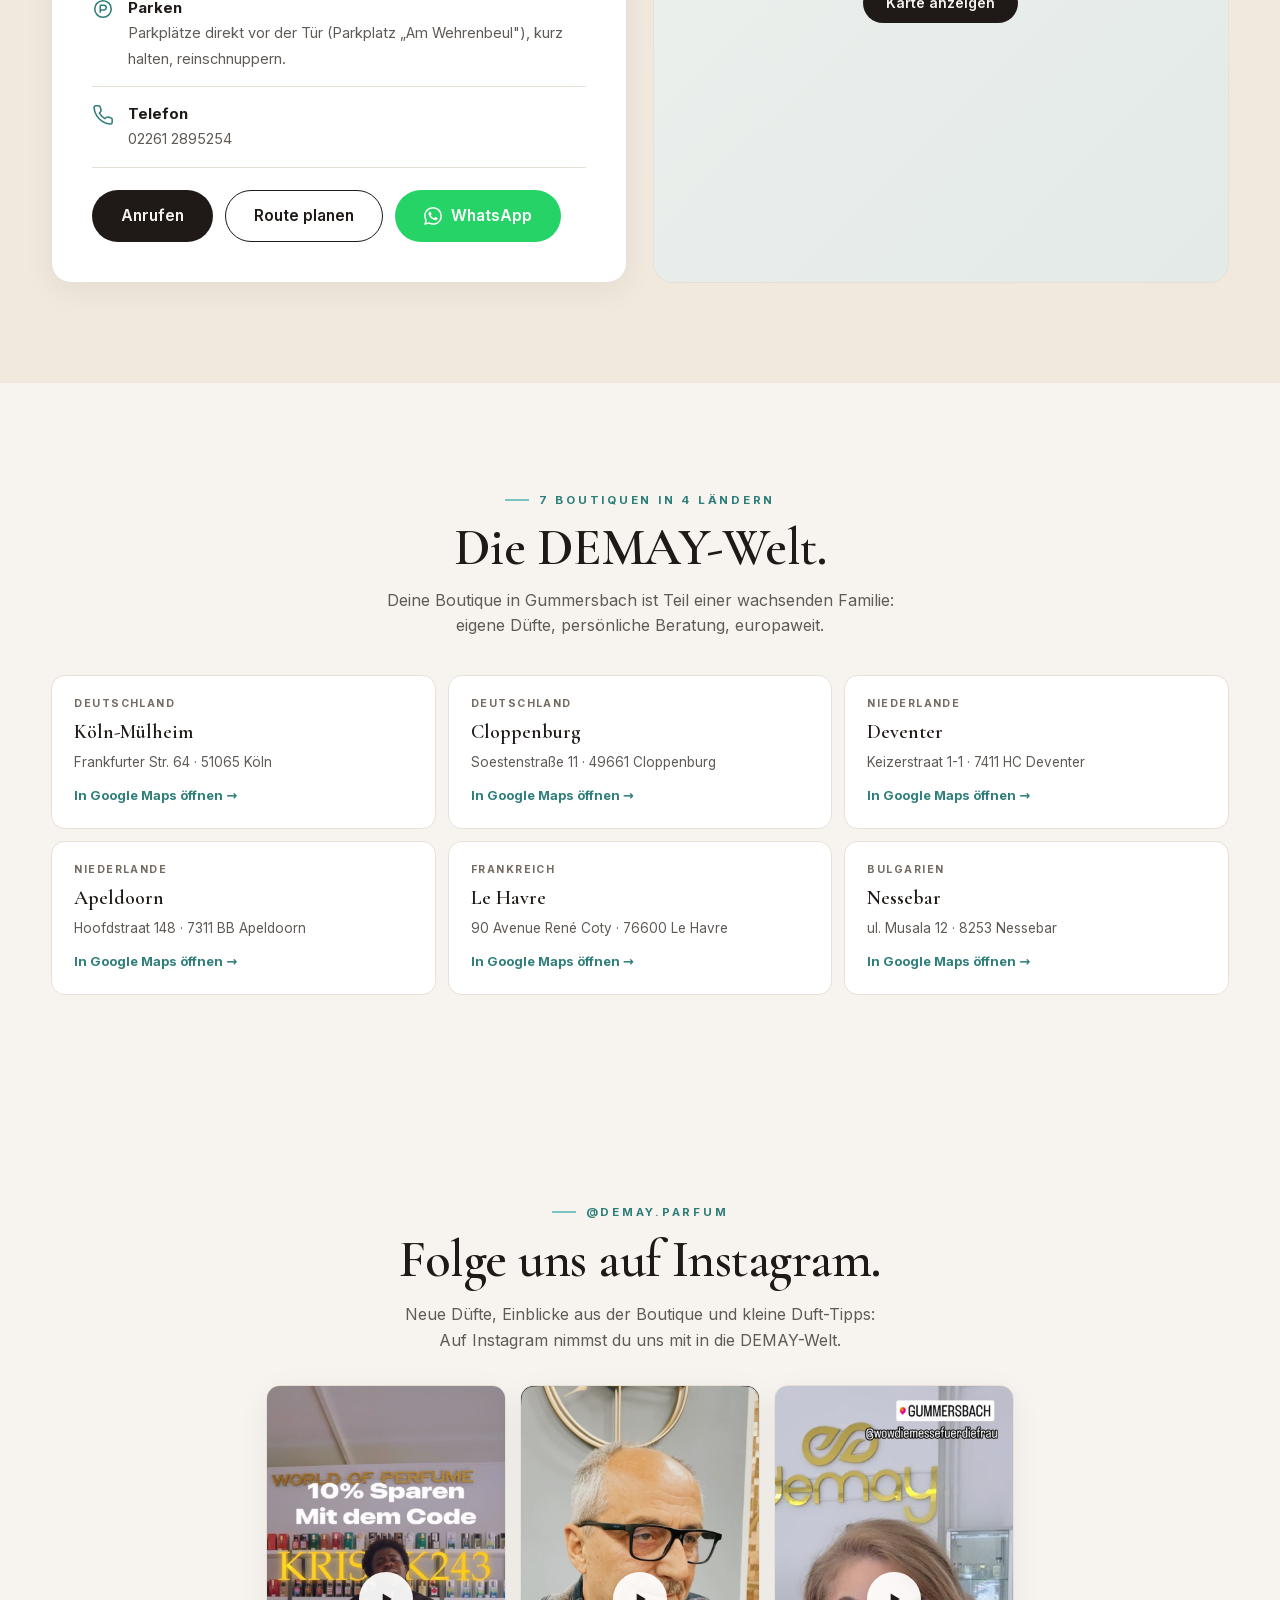
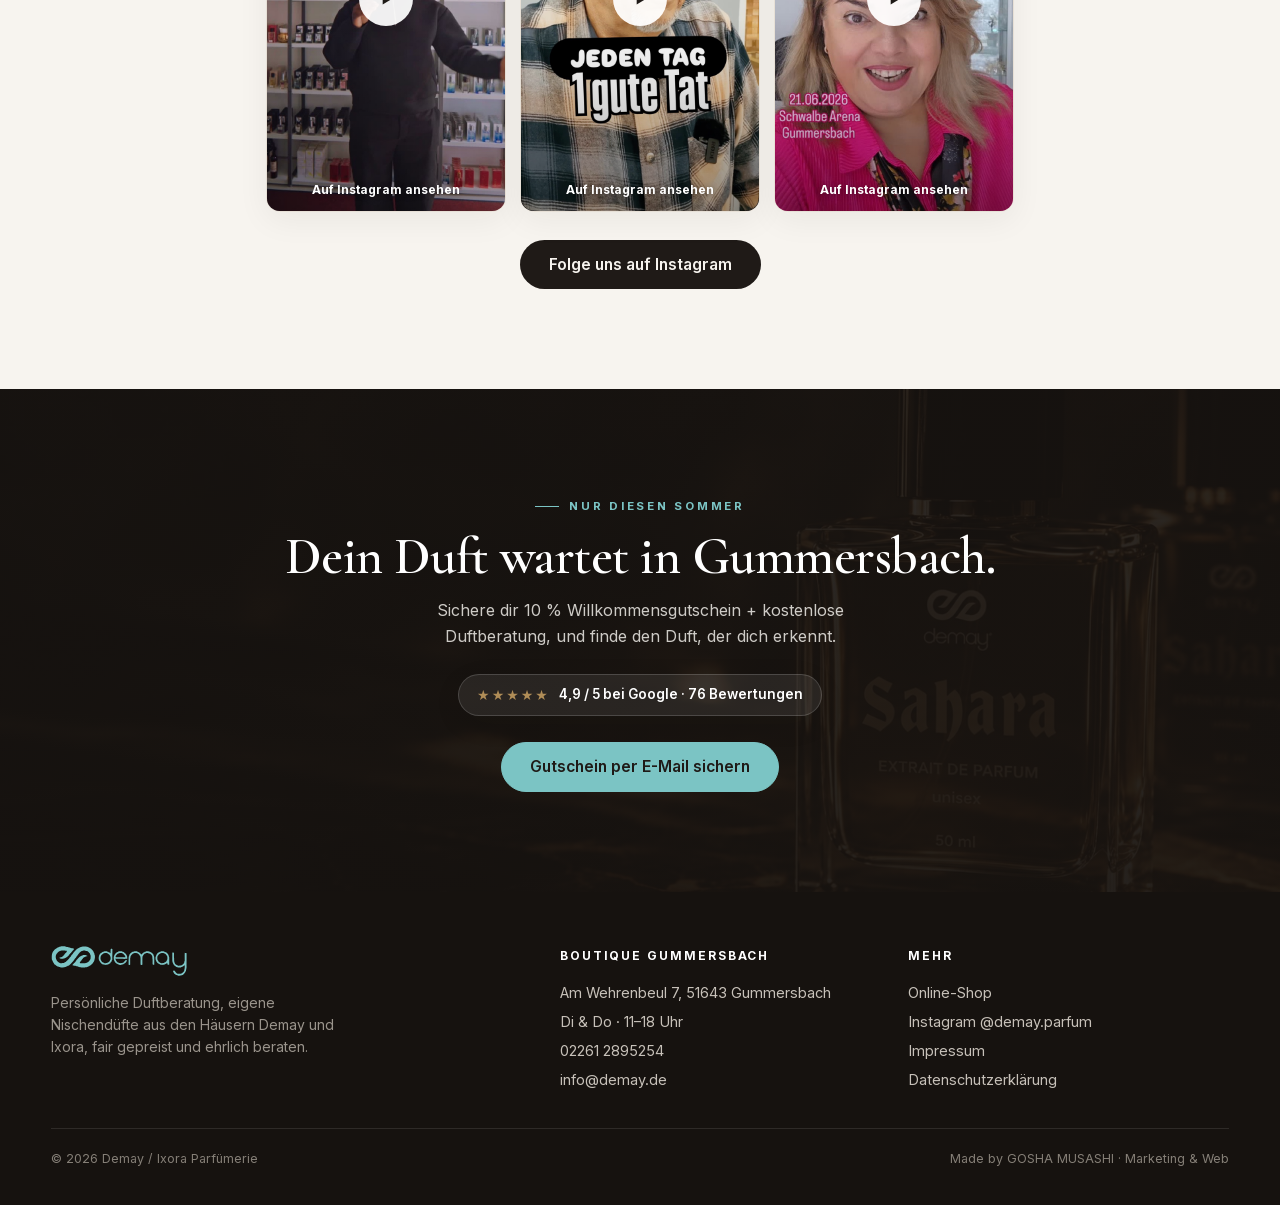
==== commit 0b22b18e: "Mobile-Feinschliff: Announce-Bar kurz auf Handy, WhatsApp-FAB weicht CTA-Leiste dynamisch aus, Googl" ====
--- a/index.html
+++ b/index.html
@@ -313,14 +313,27 @@
   .btn-wa svg{flex:none}
   .wa-fab{position:fixed;right:18px;bottom:18px;z-index:46;width:57px;height:57px;border-radius:50%;background:#25D366;display:grid;place-items:center;color:#fff;box-shadow:0 12px 30px rgb(0 0 0/.22);transition:transform .2s}
   .wa-fab:hover{transform:scale(1.07);color:#fff}
-  @media(max-width:899px){.wa-fab{bottom:calc(72px + env(safe-area-inset-bottom))}}
+  @media(max-width:899px){
+    .wa-fab{width:52px;height:52px;right:14px;bottom:calc(14px + env(safe-area-inset-bottom))}
+    body:has(.sticky-cta.show) .wa-fab{bottom:calc(80px + env(safe-area-inset-bottom))}
+  }
+  @media(max-width:640px){.a-more{display:none}}
+  @media(max-width:480px){
+    .gbadge{font-size:12px;padding:8px 14px;flex-wrap:wrap;justify-content:center;text-align:center;row-gap:2px;border-radius:16px;line-height:1.4}
+  }
+  @media(max-width:639px){
+    .loc{padding:15px 18px}
+    .loc b{font-size:18px}
+    .loc a{margin-top:8px}
+    .locs{gap:10px}
+  }
 
   @media (prefers-reduced-motion: reduce){*{animation:none!important;transition:none!important;scroll-behavior:auto!important}}
 </style>
 </head>
 <body id="top">
 
-<div class="announce">✦&nbsp;&nbsp;Sommer-Aktion · <b>10 % Willkommensgutschein</b> für deinen ersten Besuch in Gummersbach&nbsp;&nbsp;✦</div>
+<div class="announce">✦&nbsp;&nbsp;Sommer-Aktion&nbsp;·&nbsp;<b>10 % Willkommensgutschein</b><span class="a-more">&nbsp;für deinen ersten Besuch in Gummersbach</span>&nbsp;&nbsp;✦</div>
 
 <header class="site">
   <div class="wrap nav">
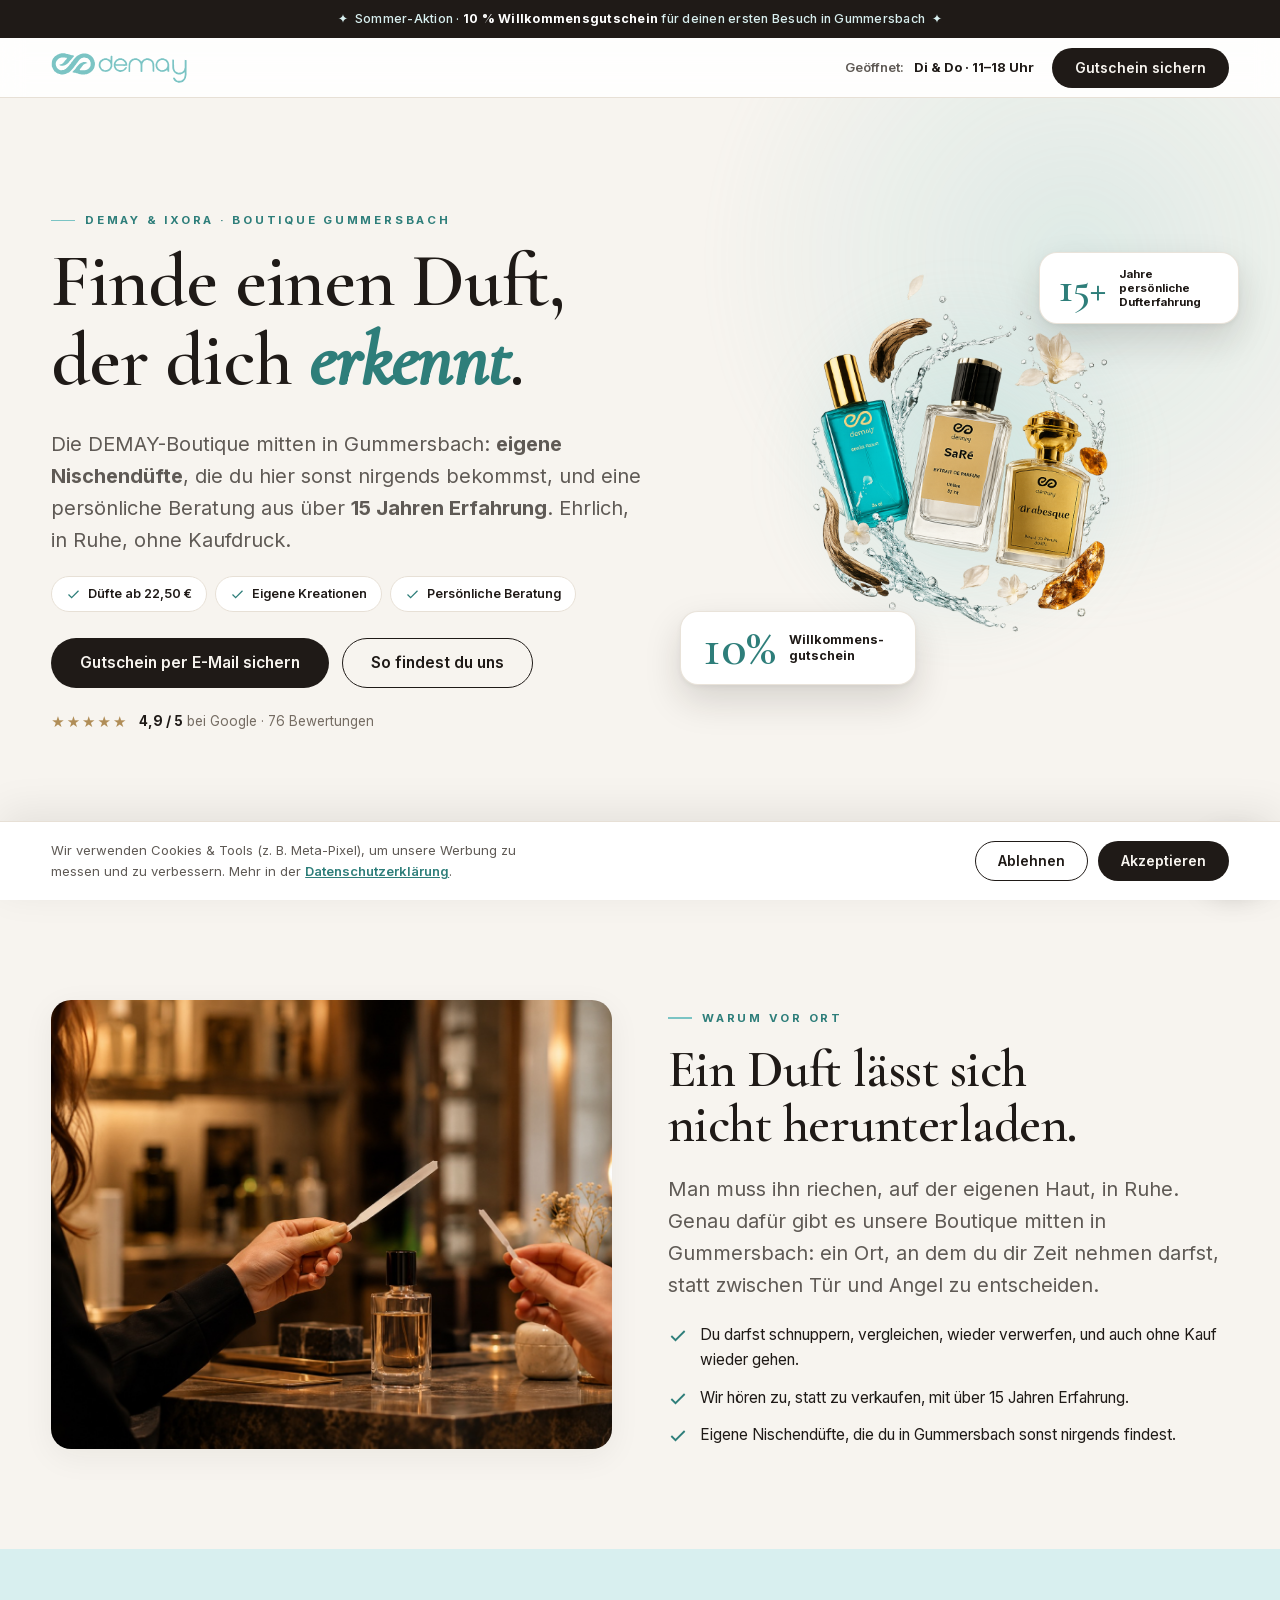
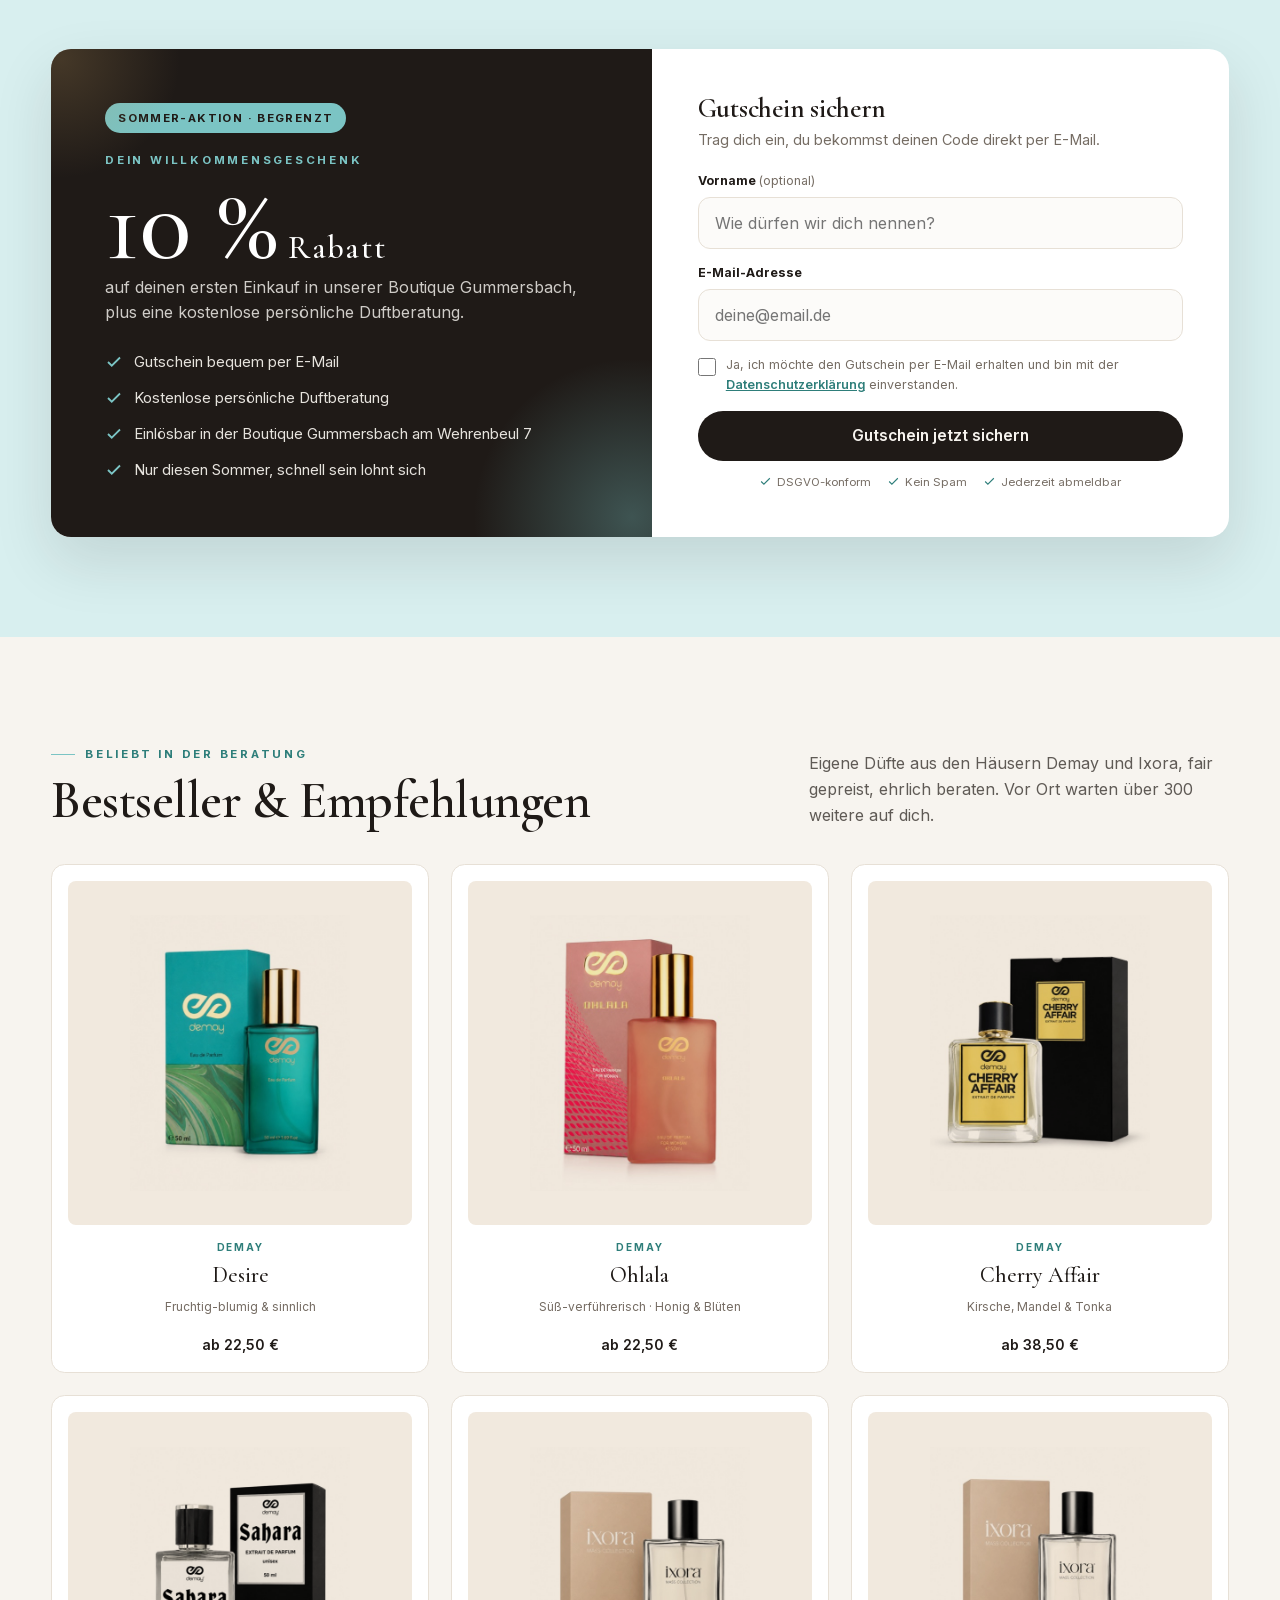
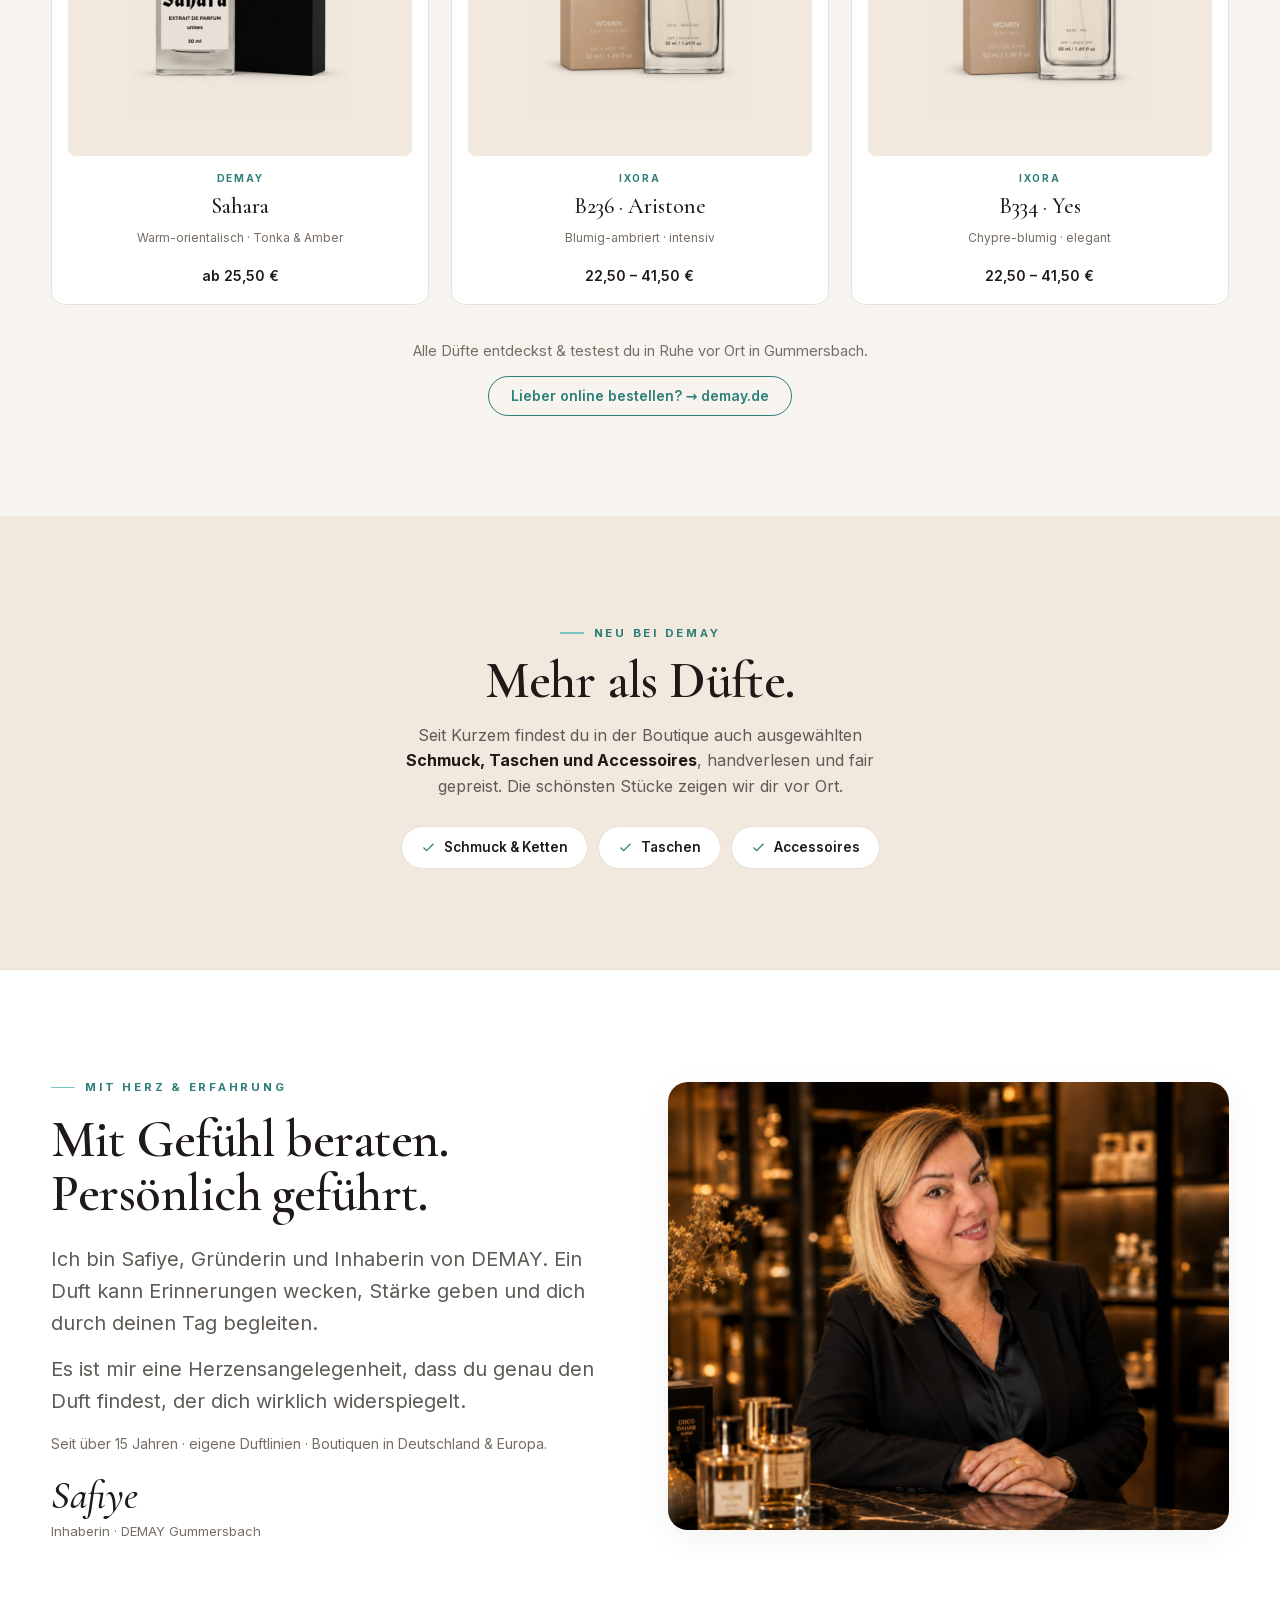
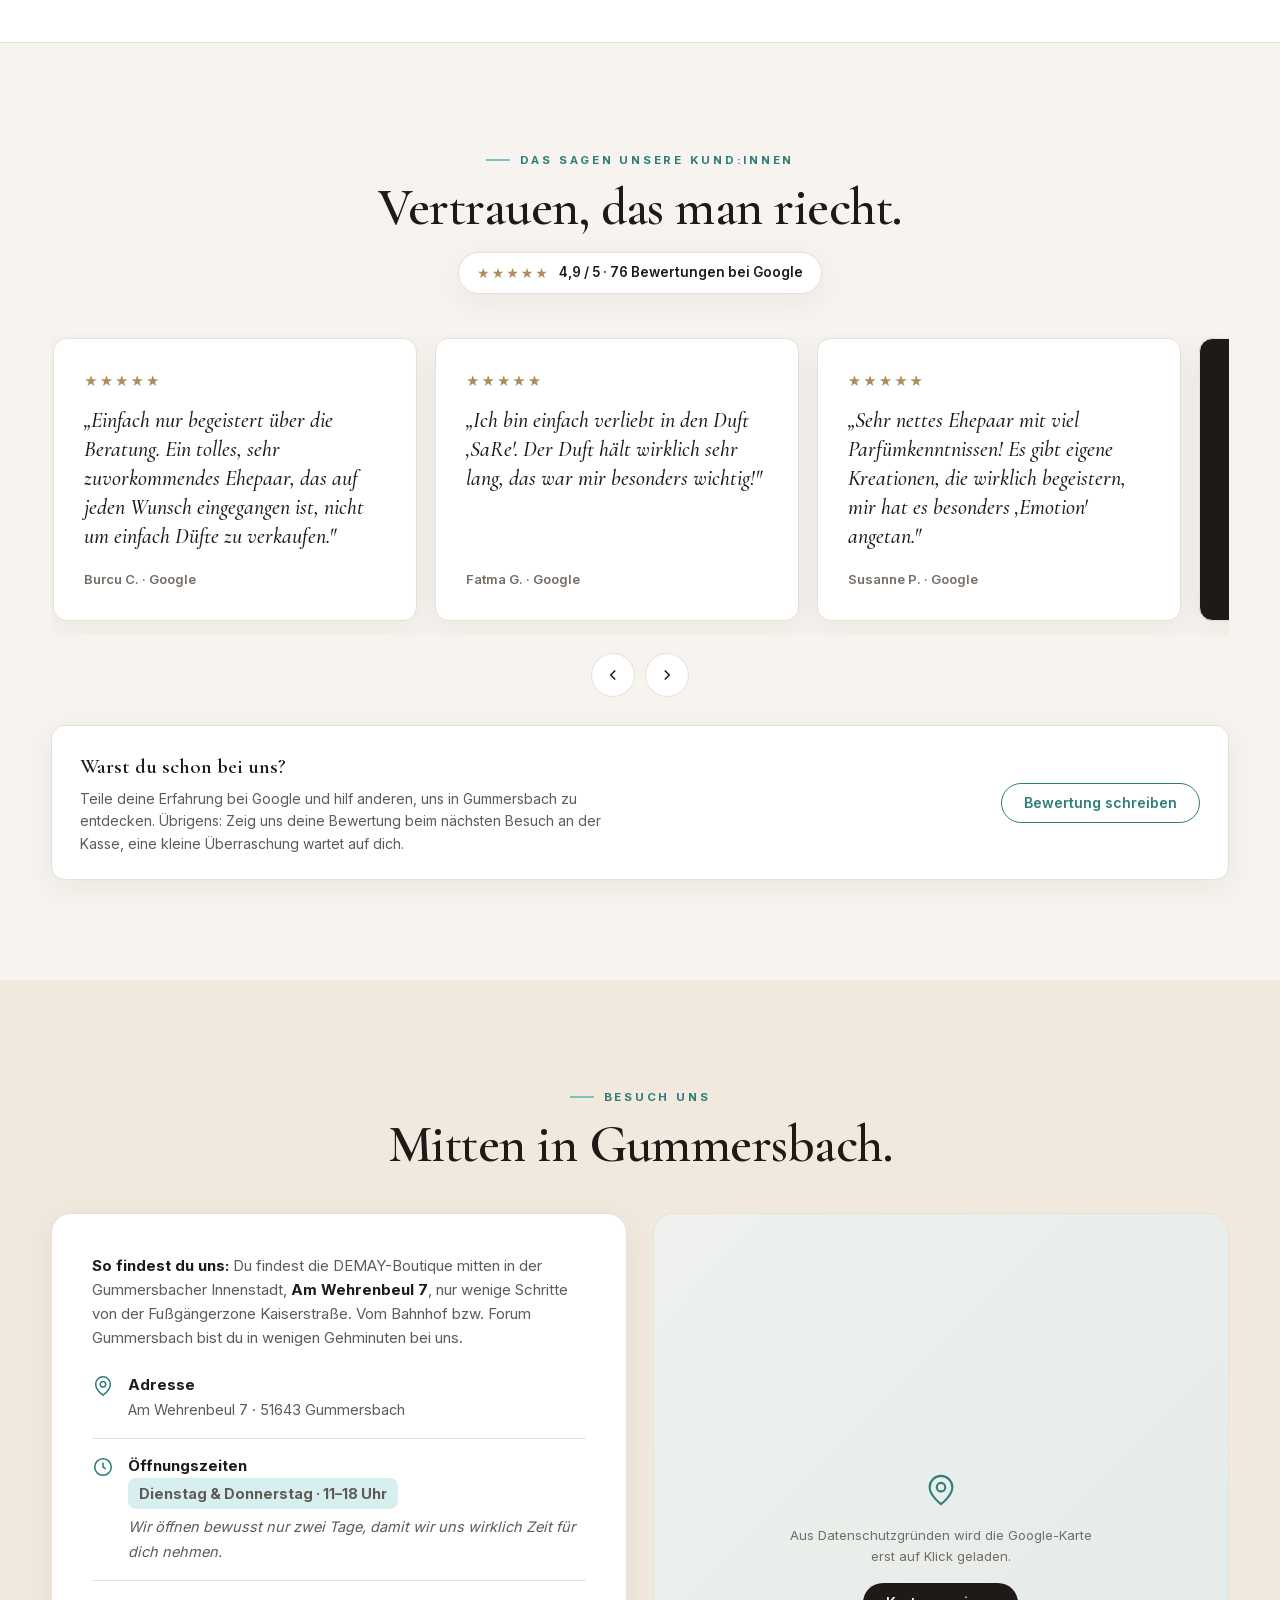
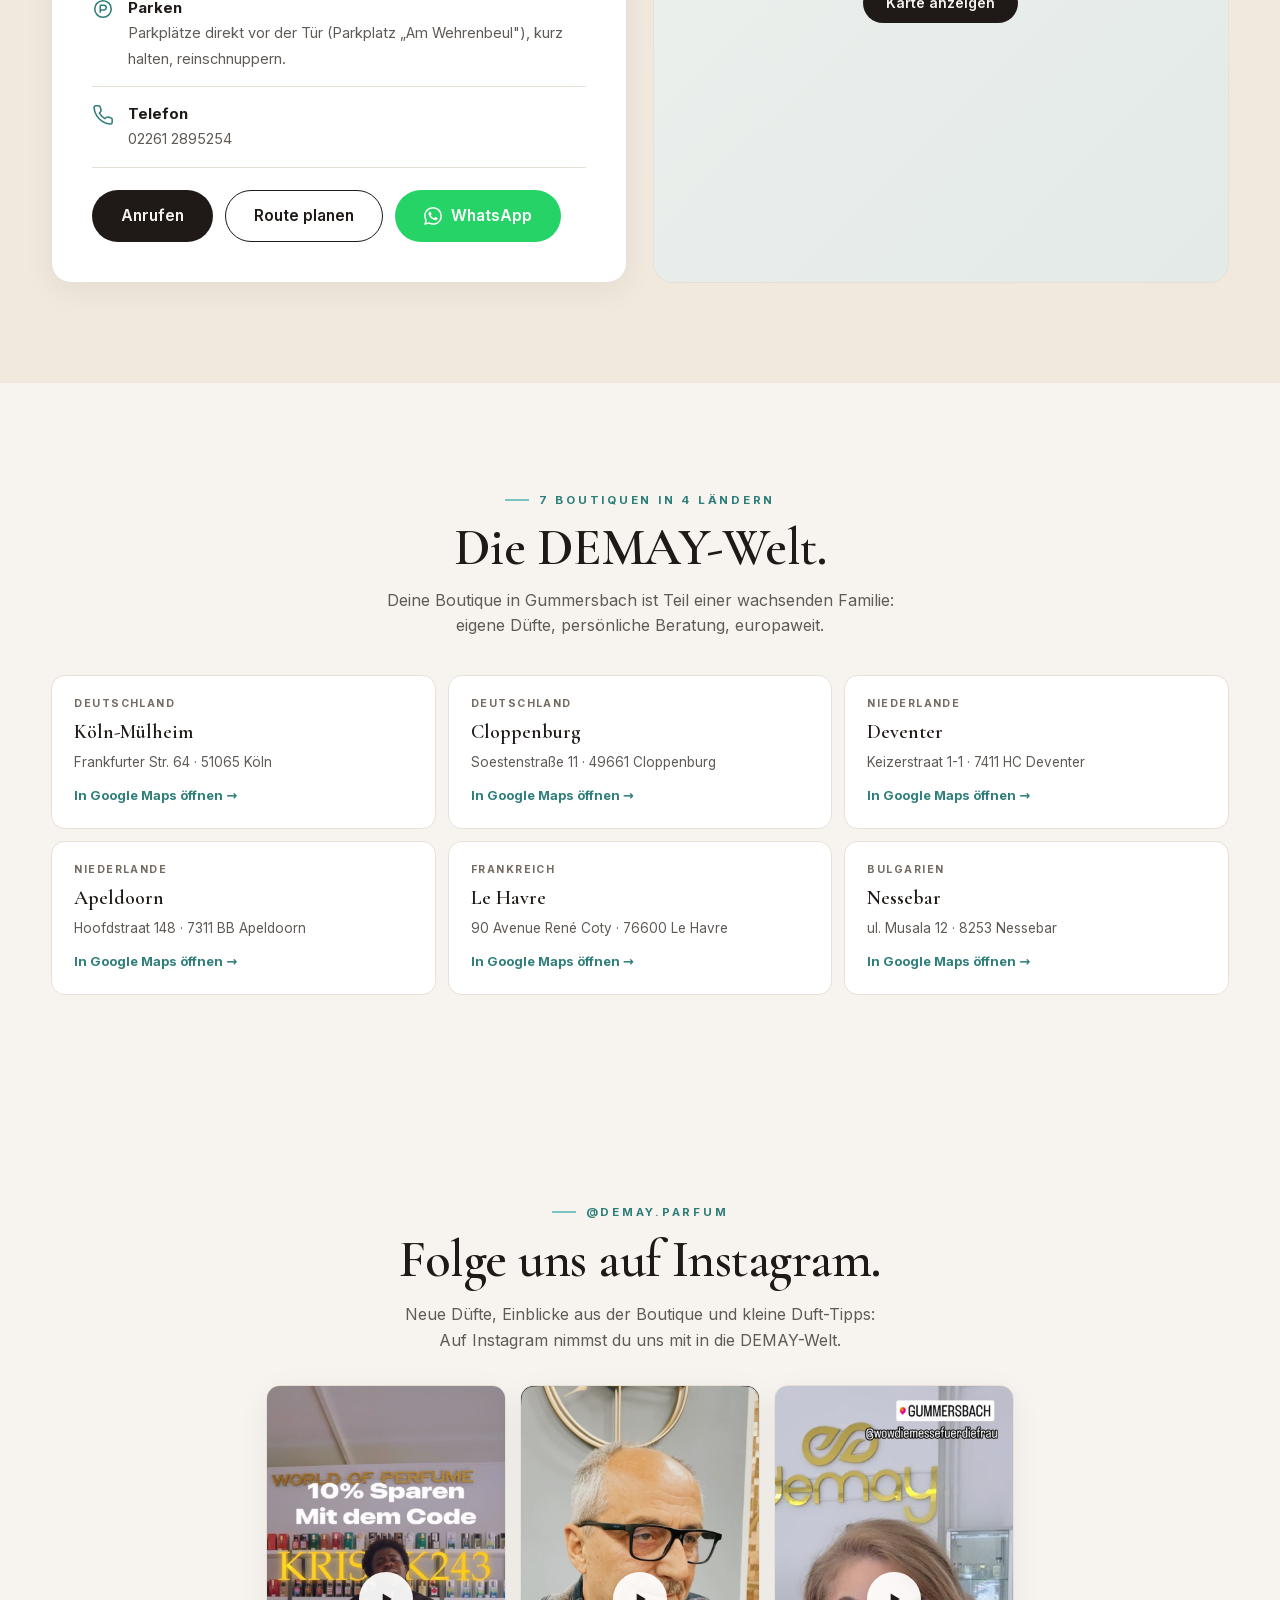
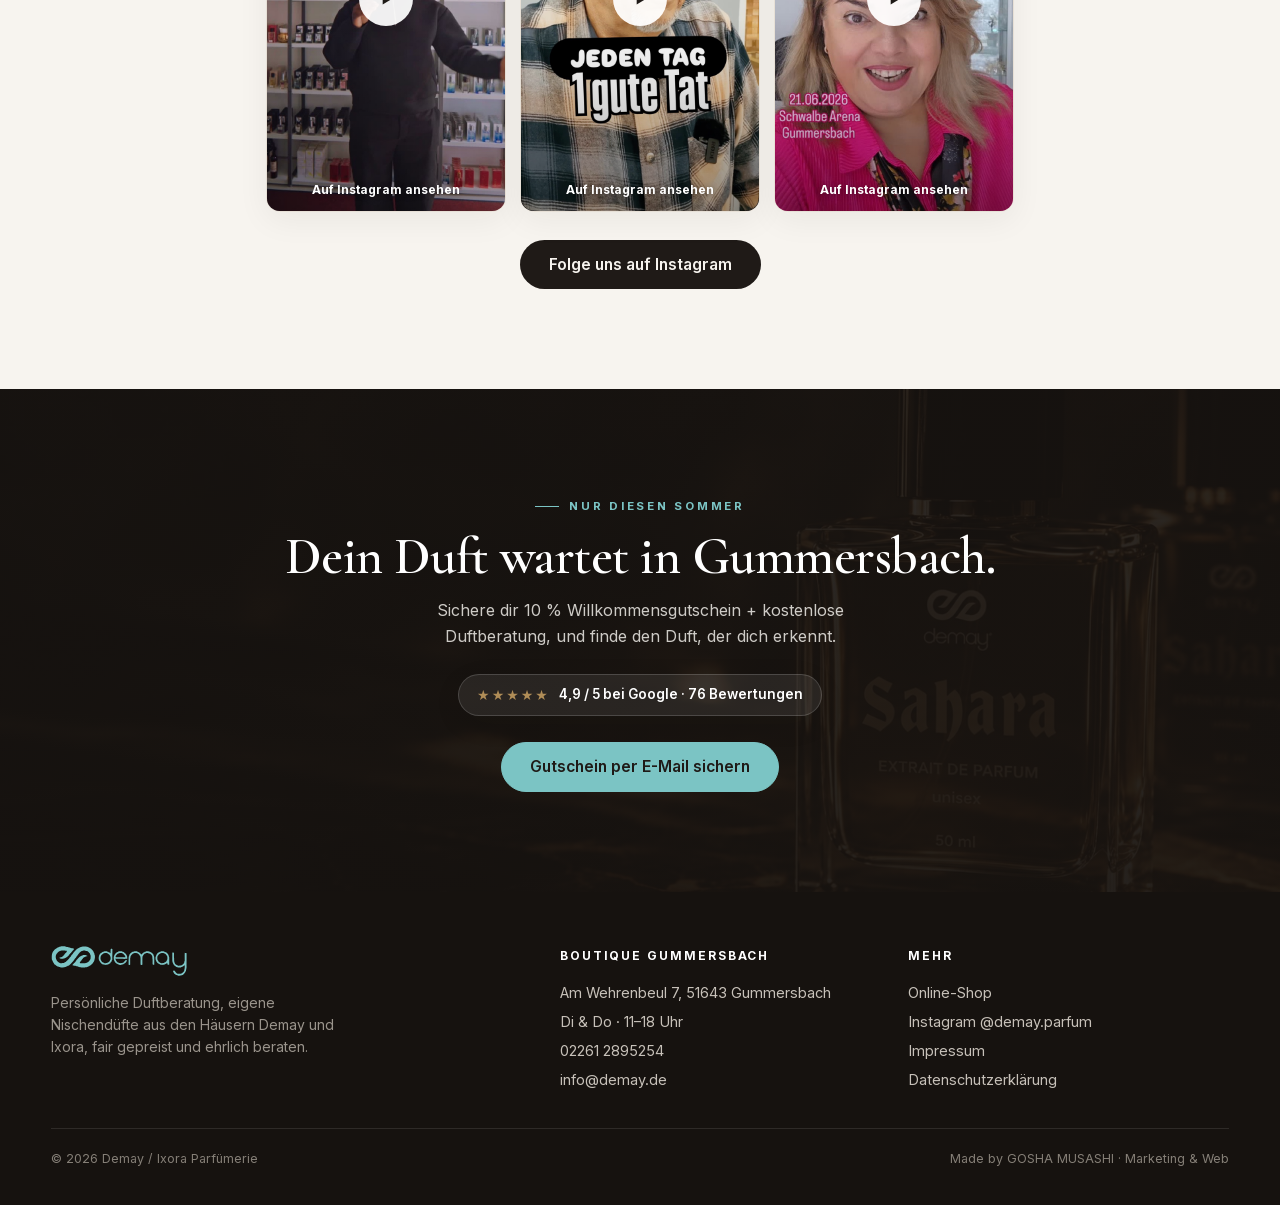
==== commit 33bc9bf4: "Mobile: schwebende Hero-Karten (10% + 15+) deutlich verkleinert" ====
--- a/index.html
+++ b/index.html
@@ -91,6 +91,7 @@
     background:radial-gradient(circle at 60% 40%, rgba(123,196,196,.20), transparent 62%);filter:blur(8px)}
   .hero-inner{flex:1;display:grid;gap:clamp(16px,4vw,52px);align-items:center;align-content:center;
     padding-block:clamp(6px,1.5vw,16px)}
+  @media(max-width:899px){.hero-inner{padding-top:34px}}
   @media(min-width:900px){.hero-inner{grid-template-columns:1.05fr .95fr}}
   .hero h1{margin:12px 0 .36em}
   .hero h1 em{font-style:italic;color:var(--brand-ink)}
@@ -120,6 +121,15 @@
   .trust-chip{right:-10px;top:4%;padding:14px 19px;animation-delay:-2.6s}
   .trust-chip .num{font-family:var(--display);font-size:42px;font-weight:600;color:var(--brand-ink);line-height:.8}
   .trust-chip .lbl{font-size:11.5px;color:var(--ink);font-weight:700;line-height:1.22;max-width:100px}
+  @media(max-width:640px){
+    .offer-chip,.trust-chip{gap:8px;border-radius:13px;box-shadow:0 10px 24px rgb(31 26 23/.14),0 2px 5px rgb(31 26 23/.05)}
+    .offer-chip{left:-2px;bottom:3%;padding:9px 13px}
+    .offer-chip .pct{font-size:34px}
+    .offer-chip small{font-size:10px;max-width:78px;line-height:1.2}
+    .trust-chip{right:-2px;top:3%;padding:8px 12px}
+    .trust-chip .num{font-size:27px}
+    .trust-chip .lbl{font-size:9.5px;max-width:80px;line-height:1.2}
+  }
 
   /* Hero trust bar (im Viewport, premium) */
   .hero-trust{border-top:1px solid var(--border);background:rgba(255,255,255,.5)}
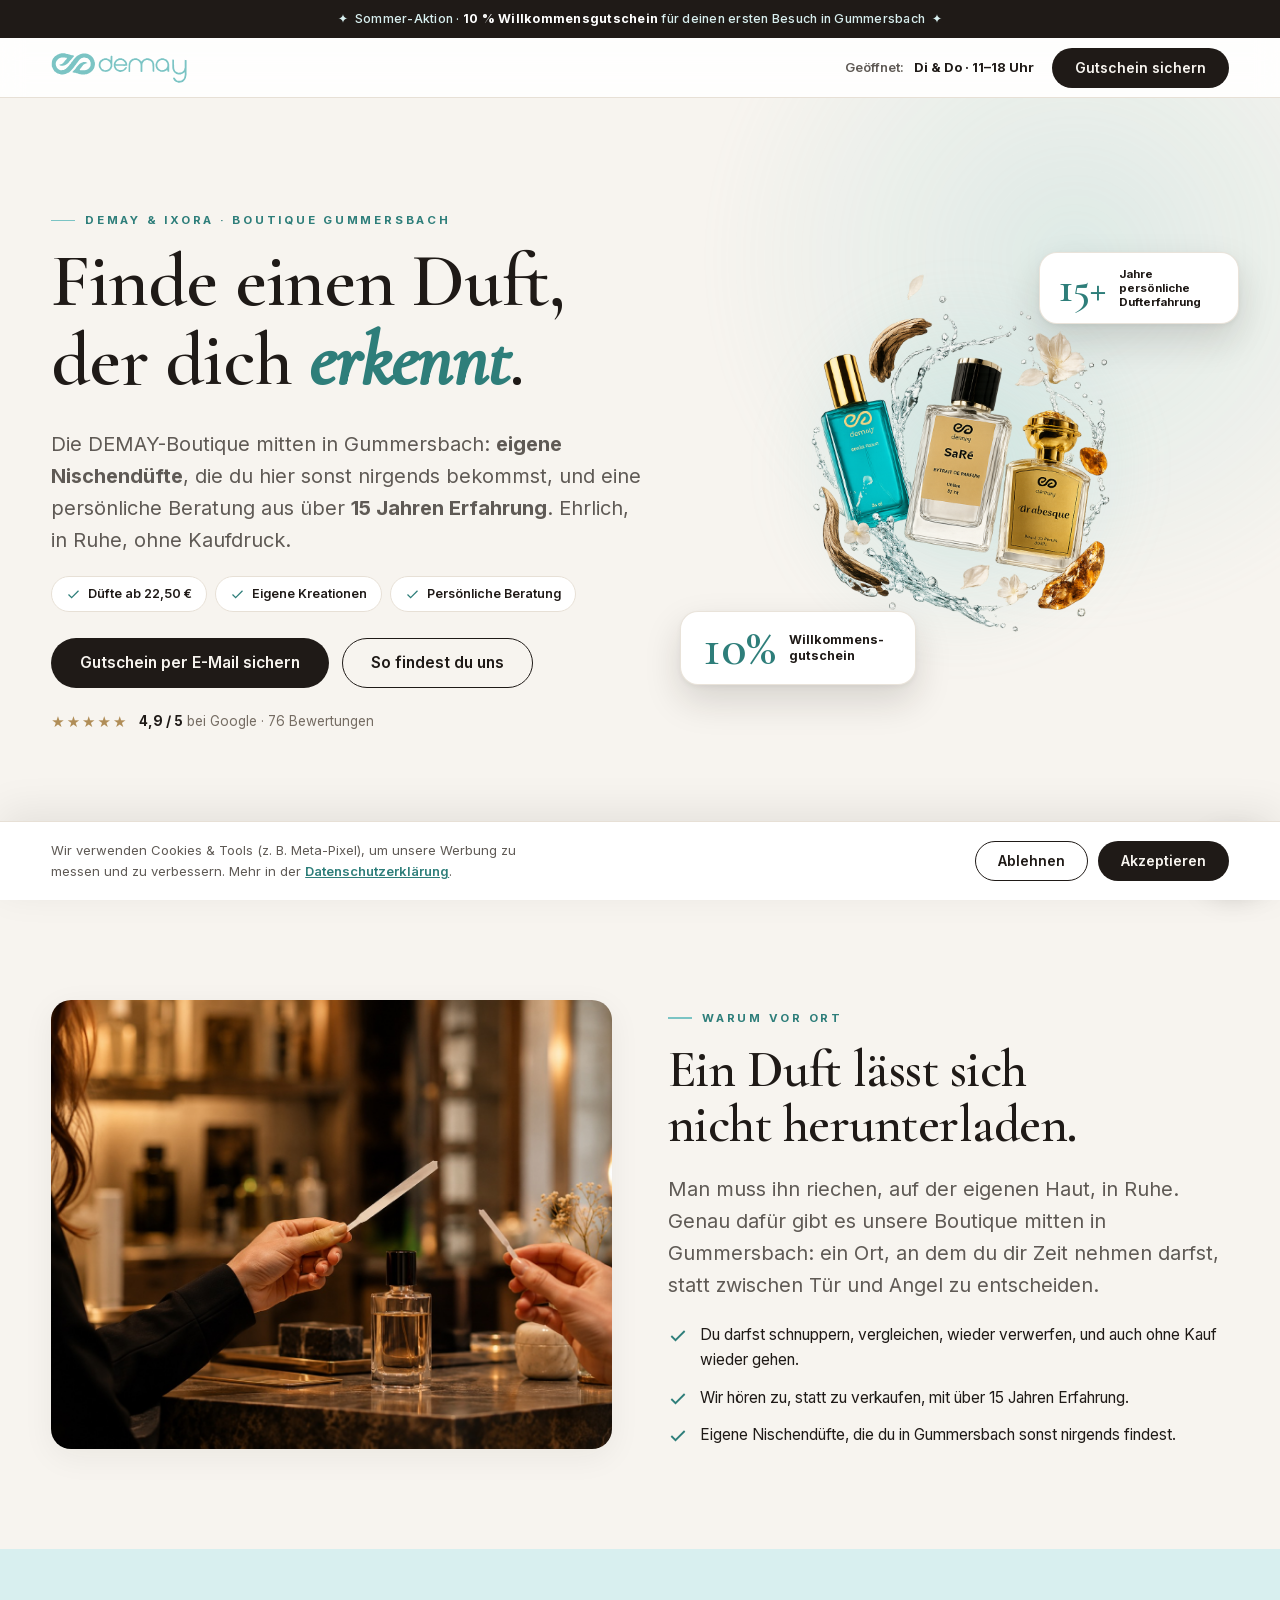
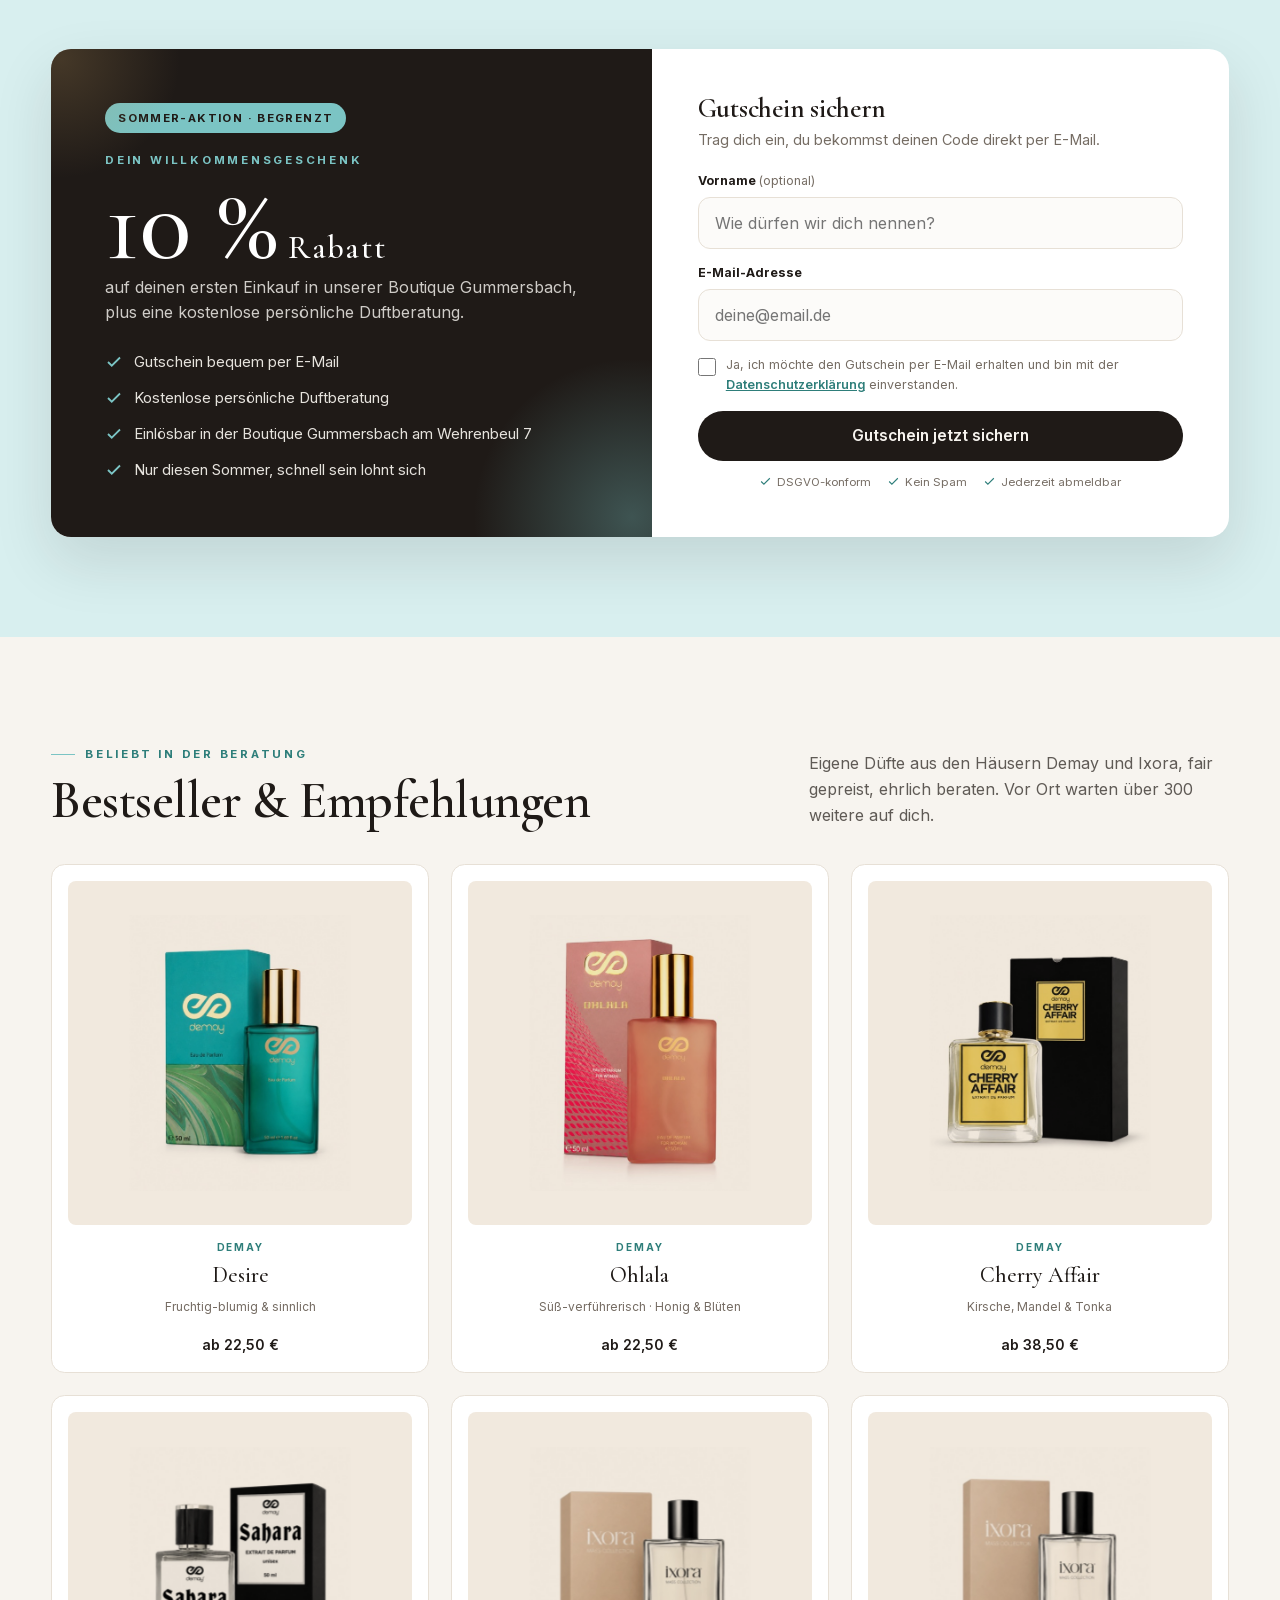
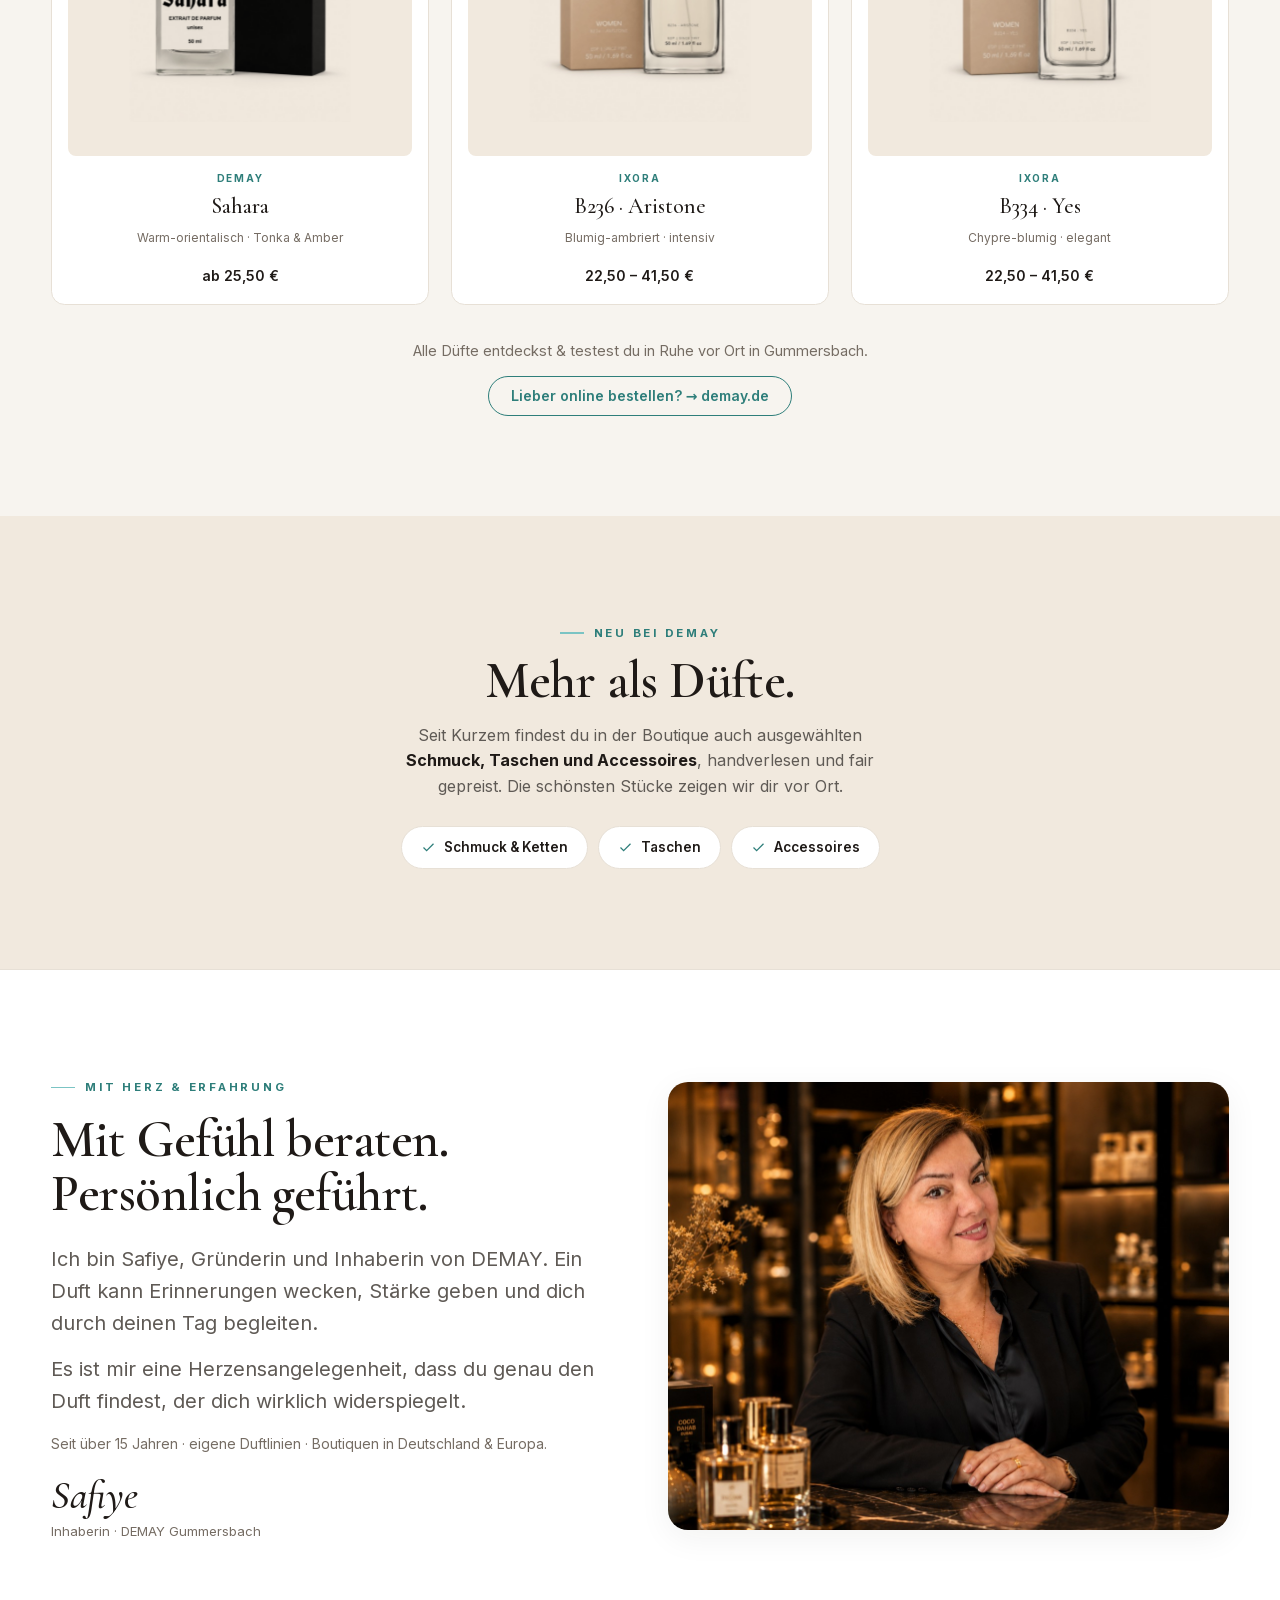
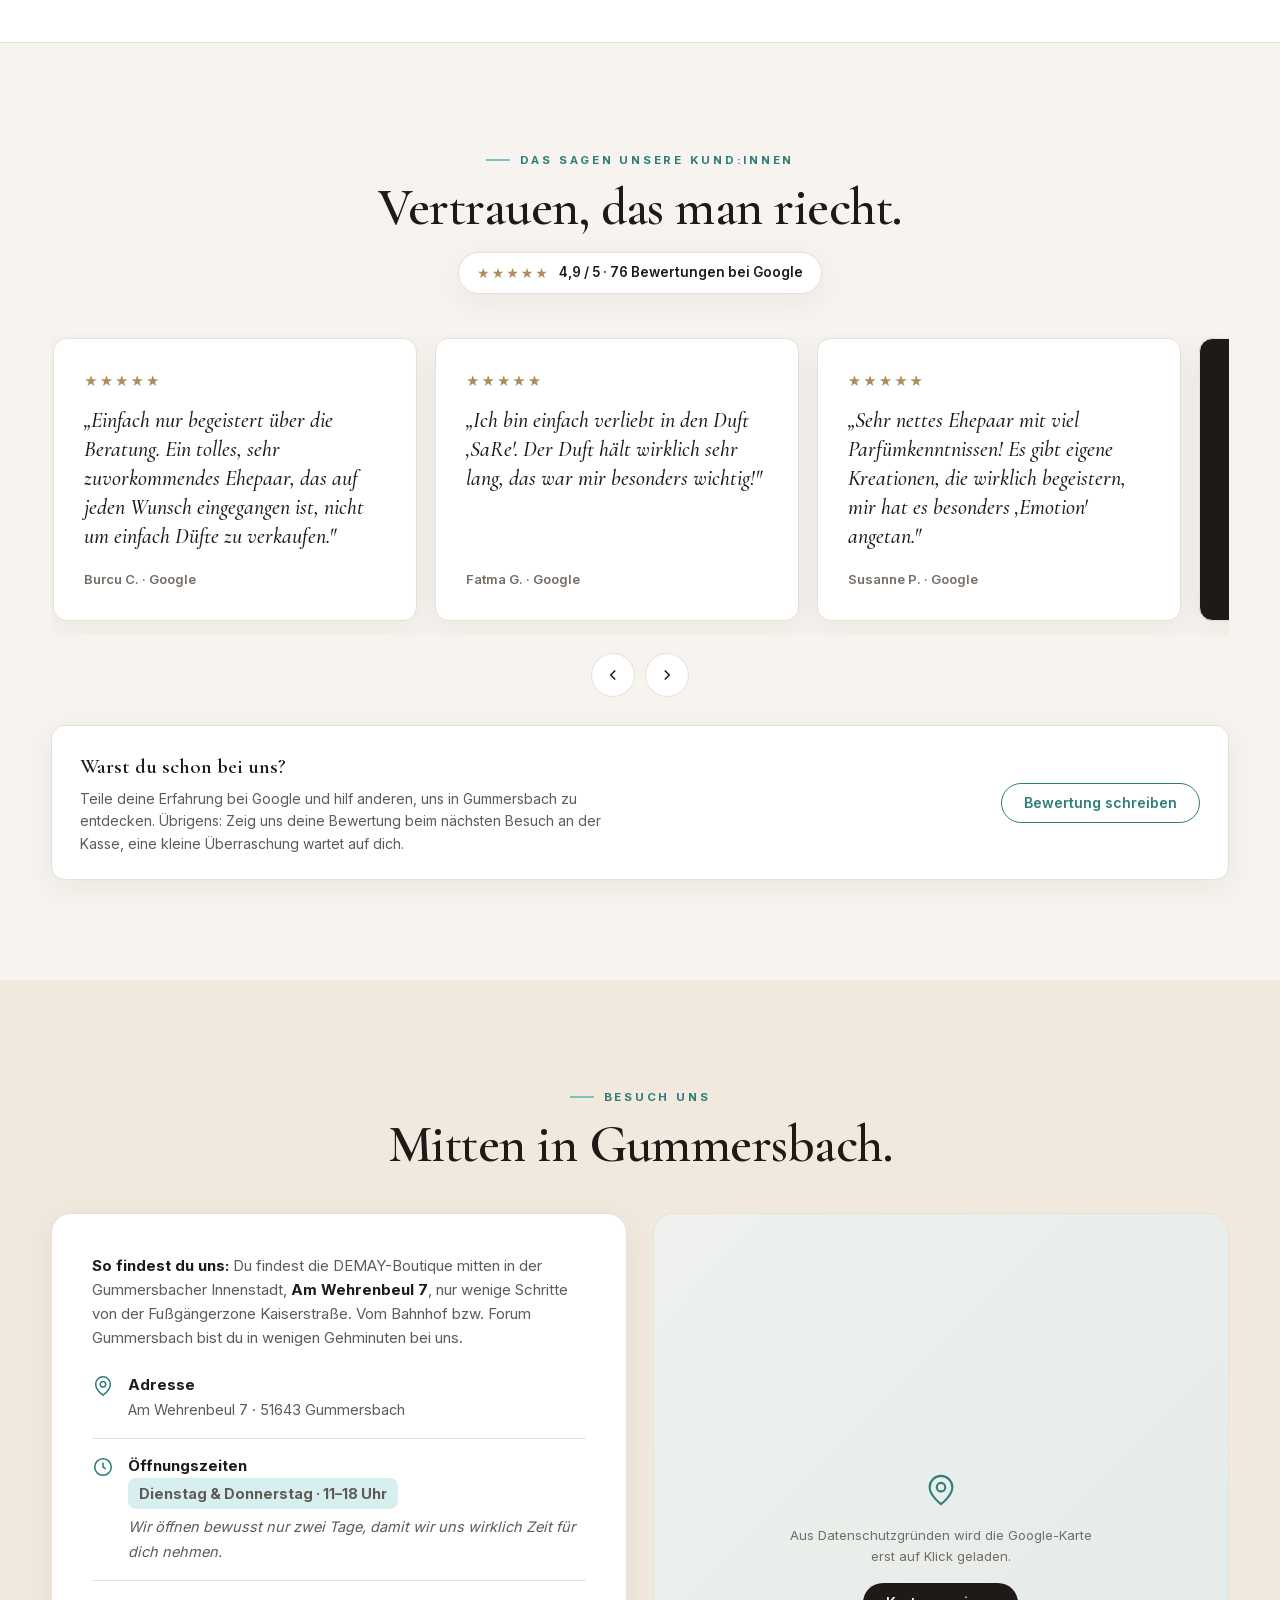
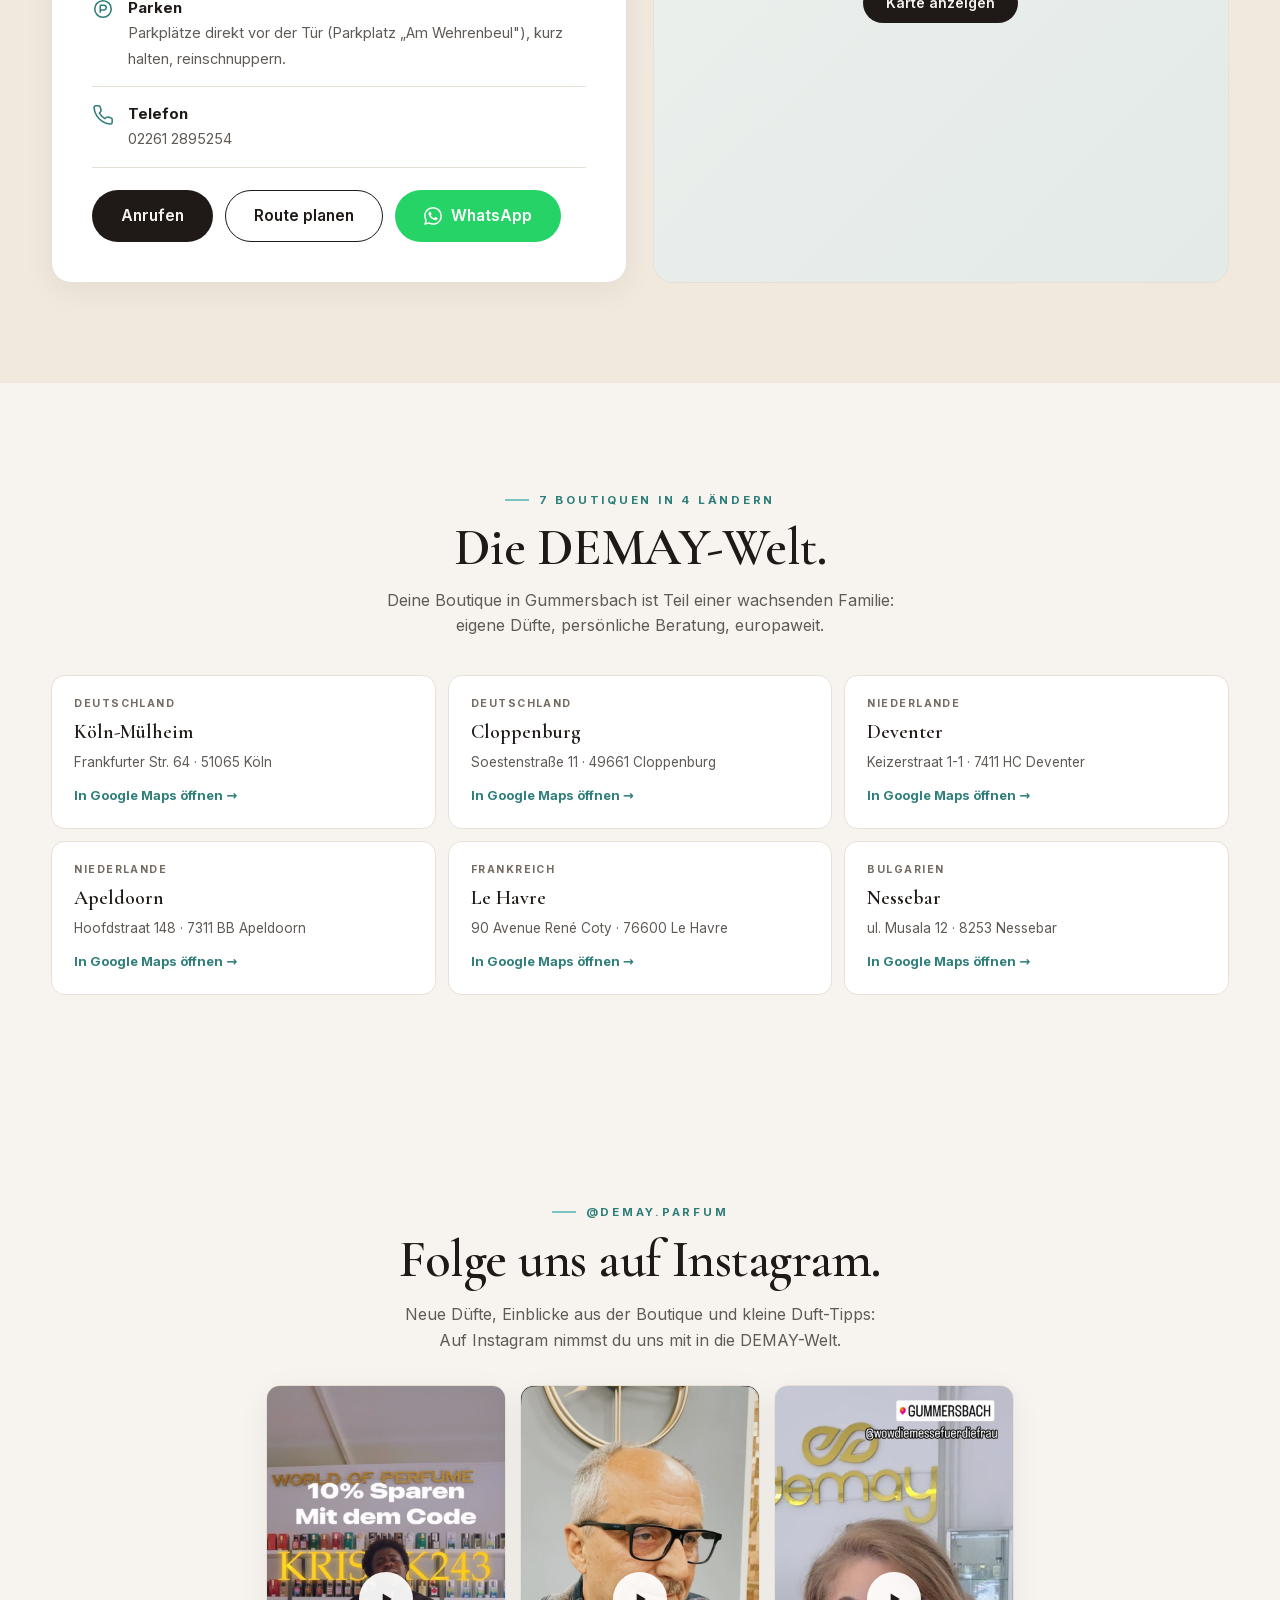
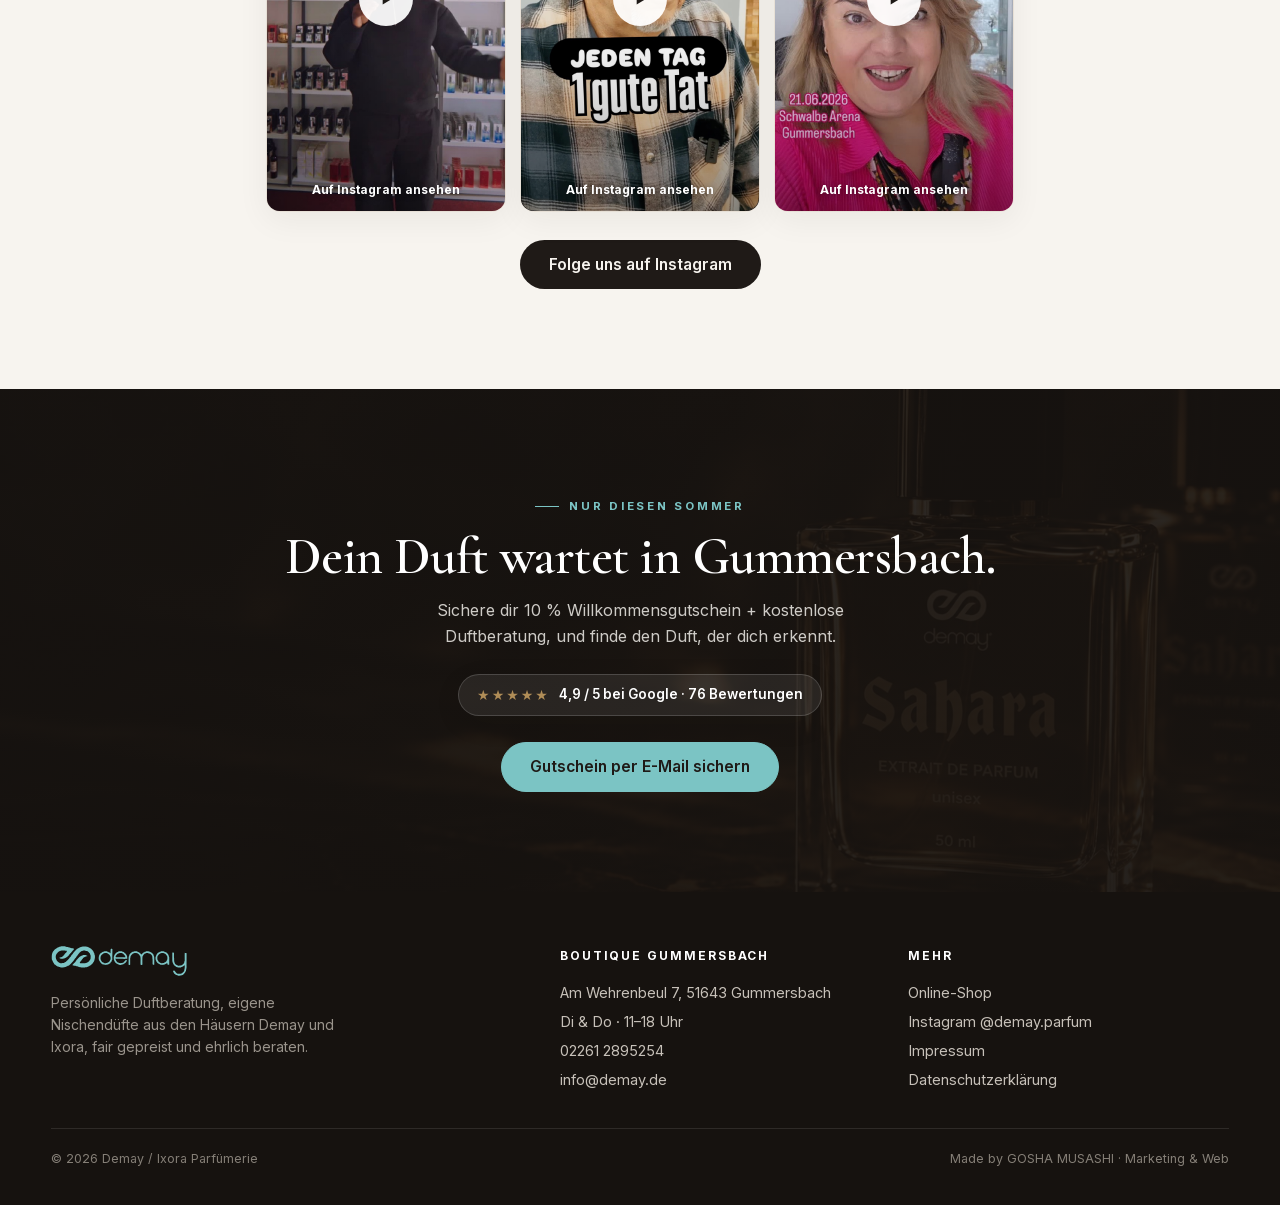
==== commit 3bfd6c20: "Mobile: Trust-Badges als nahtlose Laufleiste (alle 5 loopen), Desktop bleibt statisch" ====
--- a/index.html
+++ b/index.html
@@ -133,11 +133,19 @@
 
   /* Hero trust bar (im Viewport, premium) */
   .hero-trust{border-top:1px solid var(--border);background:rgba(255,255,255,.5)}
-  .hero-trust .wrap{display:flex;flex-wrap:wrap;justify-content:center;gap:6px 0;padding:14px 0}
+  .hero-trust .wrap{padding:14px 0}
+  .hero-trust .ti-track{display:flex;flex-wrap:wrap;justify-content:center;gap:6px 0}
+  .hero-trust .ti.ti-dup{display:none}
   .hero-trust .ti{display:flex;align-items:center;gap:9px;padding:6px 22px;font-size:12.5px;font-weight:600;color:var(--secondary)}
   .hero-trust .ti + .ti{border-left:1px solid var(--border)}
   .hero-trust .ti svg{color:var(--brand-ink);flex:none}
-  @media(max-width:680px){.hero-trust .ti{padding:6px 13px;font-size:11.5px}.hero-trust .ti:nth-child(n+4){display:none}}
+  @media(max-width:680px){
+    .hero-trust .wrap{overflow:hidden}
+    .hero-trust .ti-track{flex-wrap:nowrap;justify-content:flex-start;width:max-content;animation:ti-marquee 22s linear infinite}
+    .hero-trust .ti.ti-dup{display:flex}
+    .hero-trust .ti{padding:6px 16px;font-size:11.5px}
+  }
+  @keyframes ti-marquee{from{transform:translateX(0)}to{transform:translateX(-50%)}}
 
   /* Split */
   .split{display:grid;gap:clamp(28px,5vw,56px);align-items:center}
@@ -397,11 +405,13 @@
 
   <div class="hero-trust">
     <div class="wrap">
+      <div class="ti-track">
       <span class="ti"><svg width="17" height="17" viewBox="0 0 24 24" fill="none" stroke="currentColor" stroke-width="1.7"><path d="M12 3l2 5 5 .5-3.8 3.3L16.5 17 12 14.3 7.5 17l1.3-5.2L5 8.5 10 8z"/></svg>Persönliche Beratung</span>
       <span class="ti"><svg width="17" height="17" viewBox="0 0 24 24" fill="none" stroke="currentColor" stroke-width="1.7"><path d="M9 3h6M10 3v5L5.5 17a2 2 0 0 0 1.8 3h9.4a2 2 0 0 0 1.8-3L14 8V3"/></svg>Auf der Haut testen</span>
       <span class="ti"><svg width="17" height="17" viewBox="0 0 24 24" fill="none" stroke="currentColor" stroke-width="1.7"><path d="M12 1v22M17 5H9.5a3.5 3.5 0 0 0 0 7h5a3.5 3.5 0 0 1 0 7H6"/></svg>Faire Preise</span>
       <span class="ti"><svg width="17" height="17" viewBox="0 0 24 24" fill="none" stroke="currentColor" stroke-width="1.7"><circle cx="12" cy="12" r="9"/><path d="M9 8h4a2.5 2.5 0 0 1 0 5H9V8m0 5v3"/></svg>Parken vor der Tür</span>
       <span class="ti"><svg width="17" height="17" viewBox="0 0 24 24" fill="none" stroke="currentColor" stroke-width="1.7"><path d="M20 6 9 17l-5-5"/></svg>Ohne Kaufdruck</span>
+      </div>
     </div>
   </div>
 </section>
@@ -722,6 +732,11 @@
 <script>
 document.getElementById('year').textContent = new Date().getFullYear();
 
+/* Trust-Badges: Mobile-Laufleiste nahtlos loopen (Duplikate anhängen) */
+(function(){ var t=document.querySelector('.hero-trust .ti-track'); if(!t)return;
+  t.querySelectorAll('.ti').forEach(function(el){ var c=el.cloneNode(true); c.setAttribute('aria-hidden','true'); c.classList.add('ti-dup'); t.appendChild(c); });
+})();
+
 /* Hero exakt auf die echte Viewport-Höhe bringen (kein Luft-Rest unten) */
 (function(){
   var hero=document.querySelector('.hero');
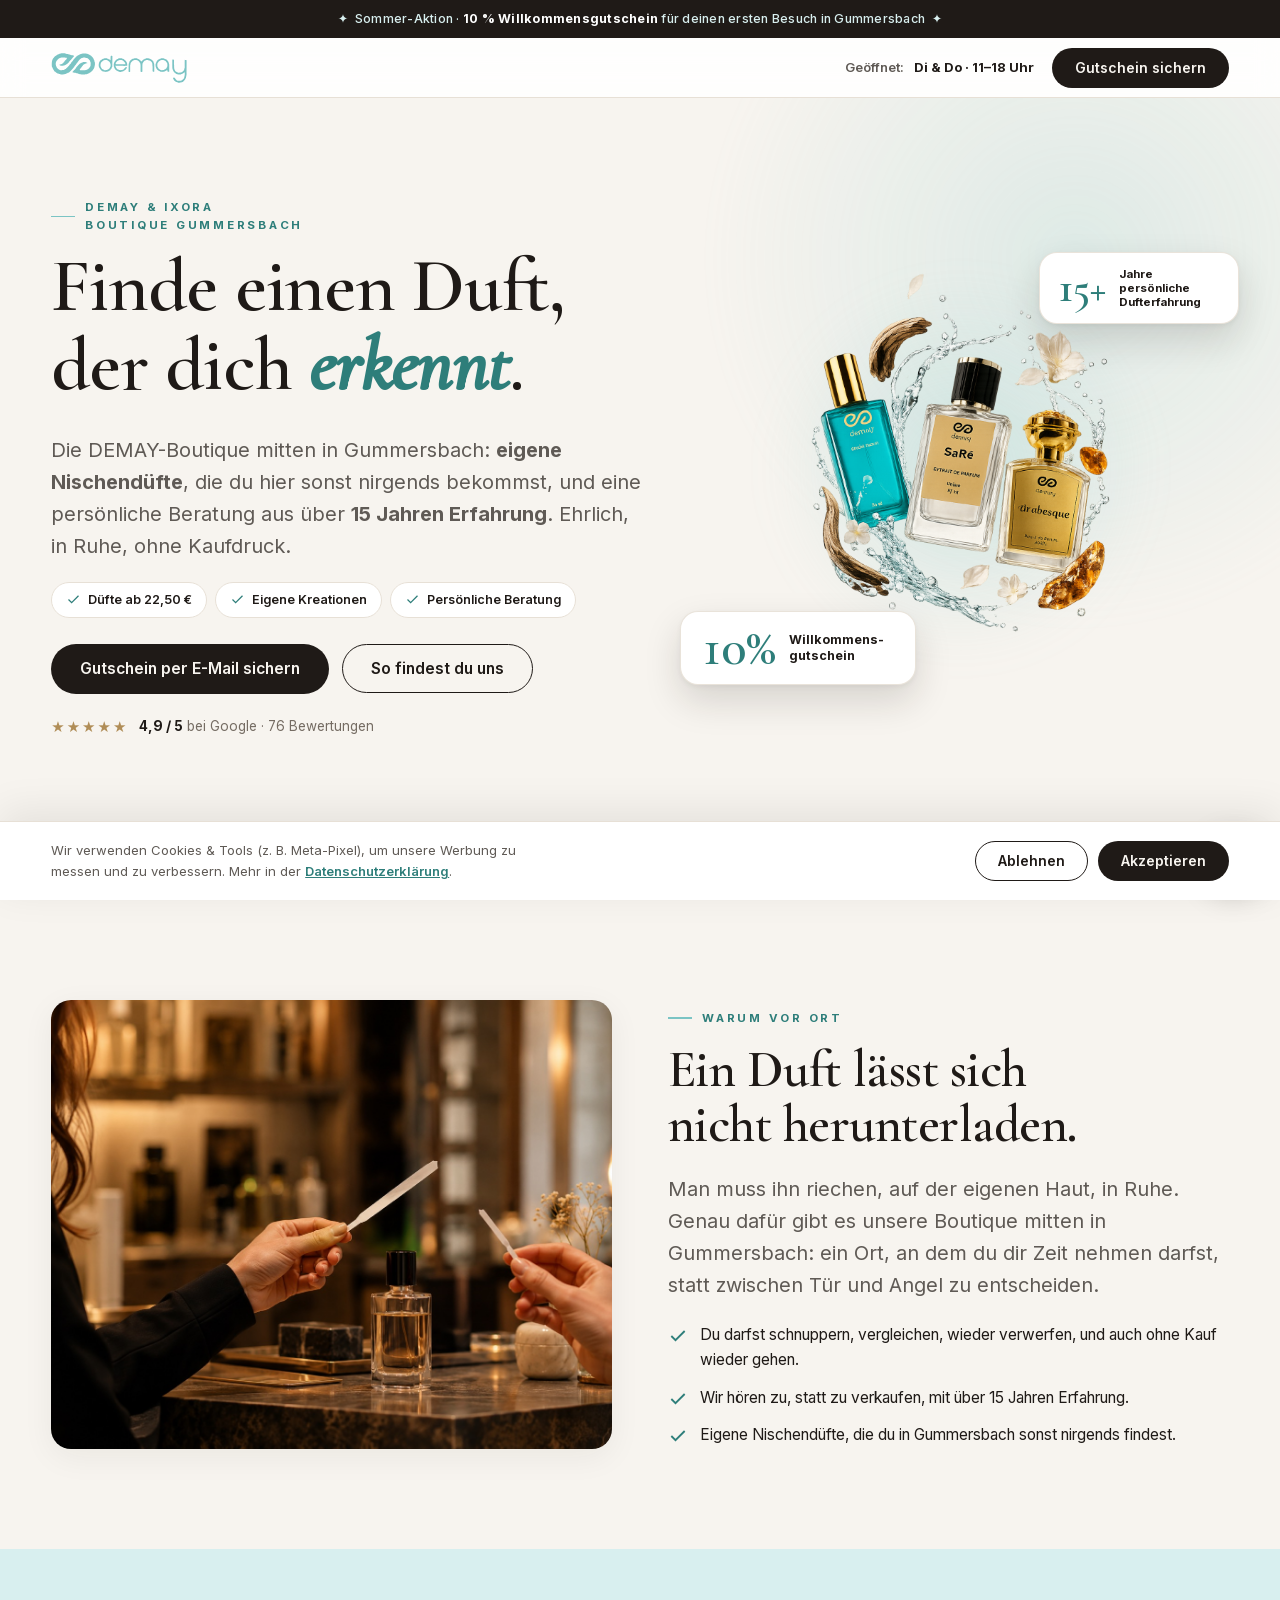
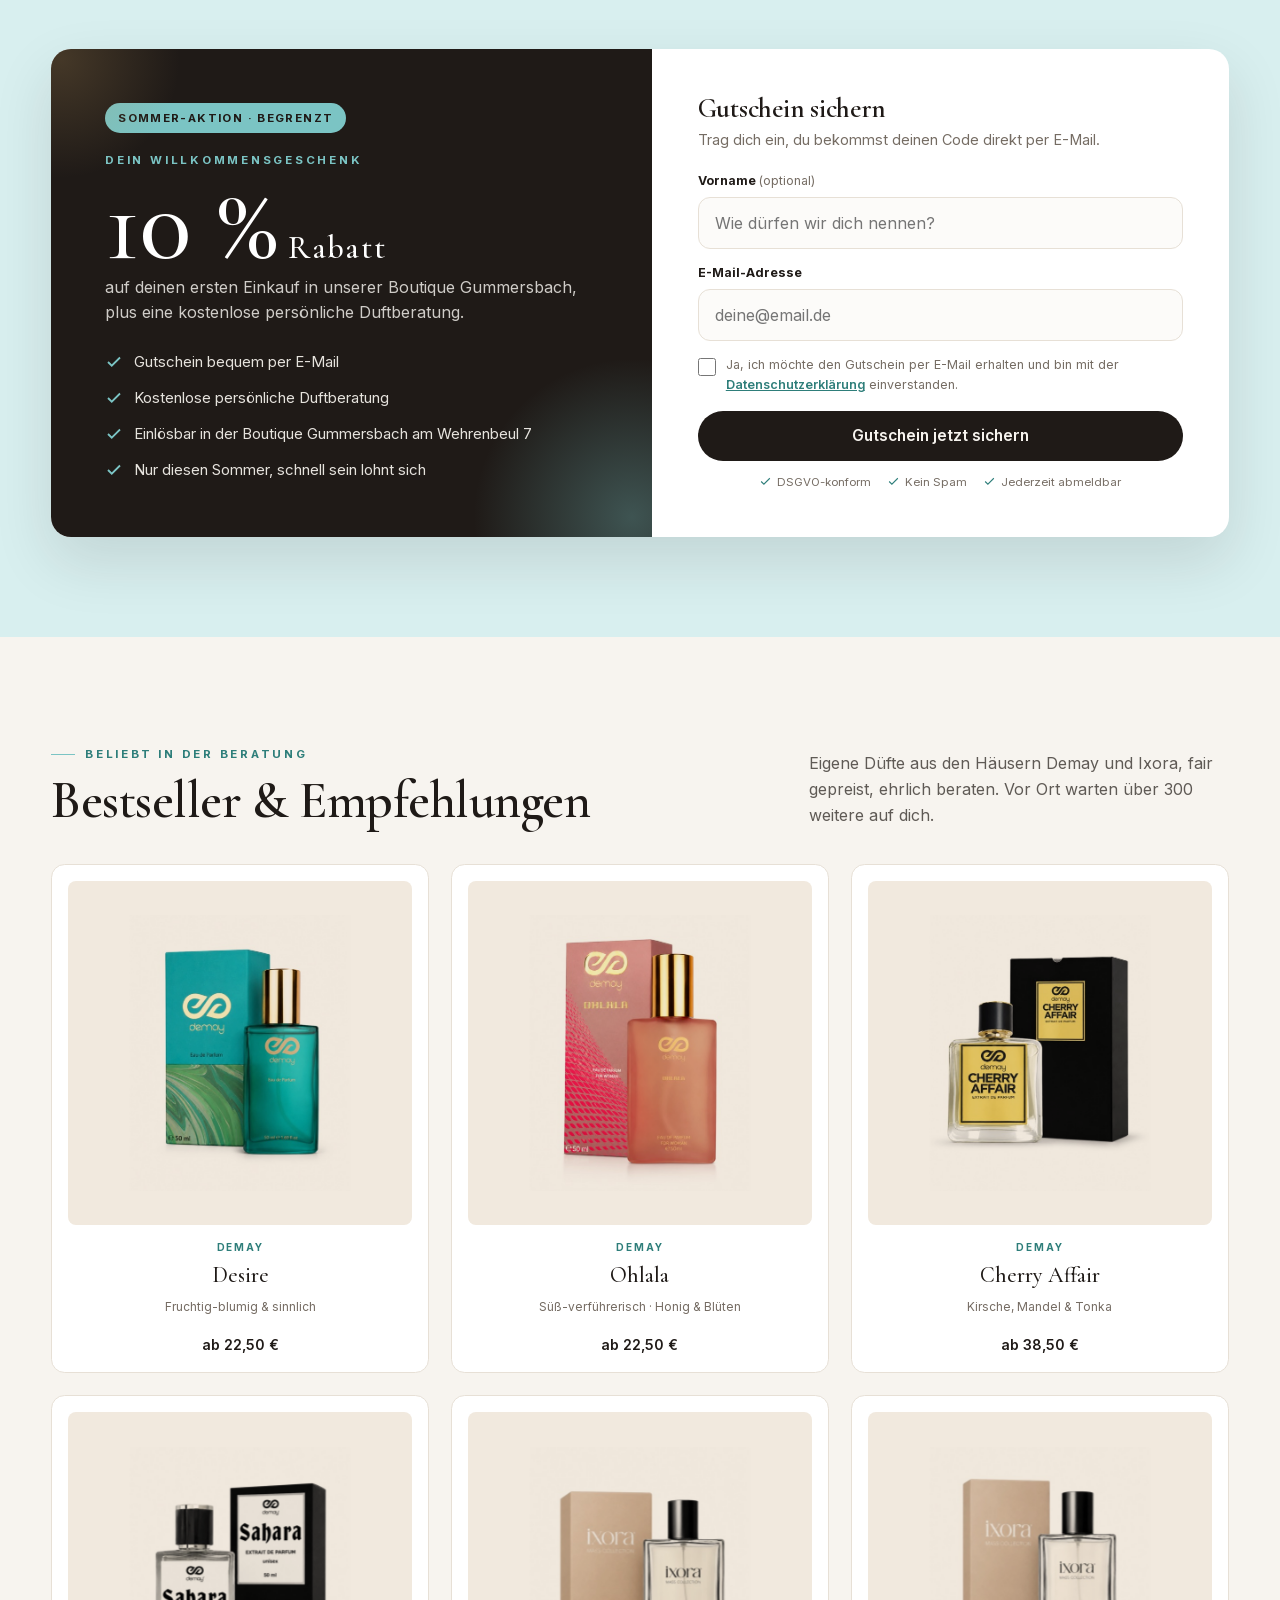
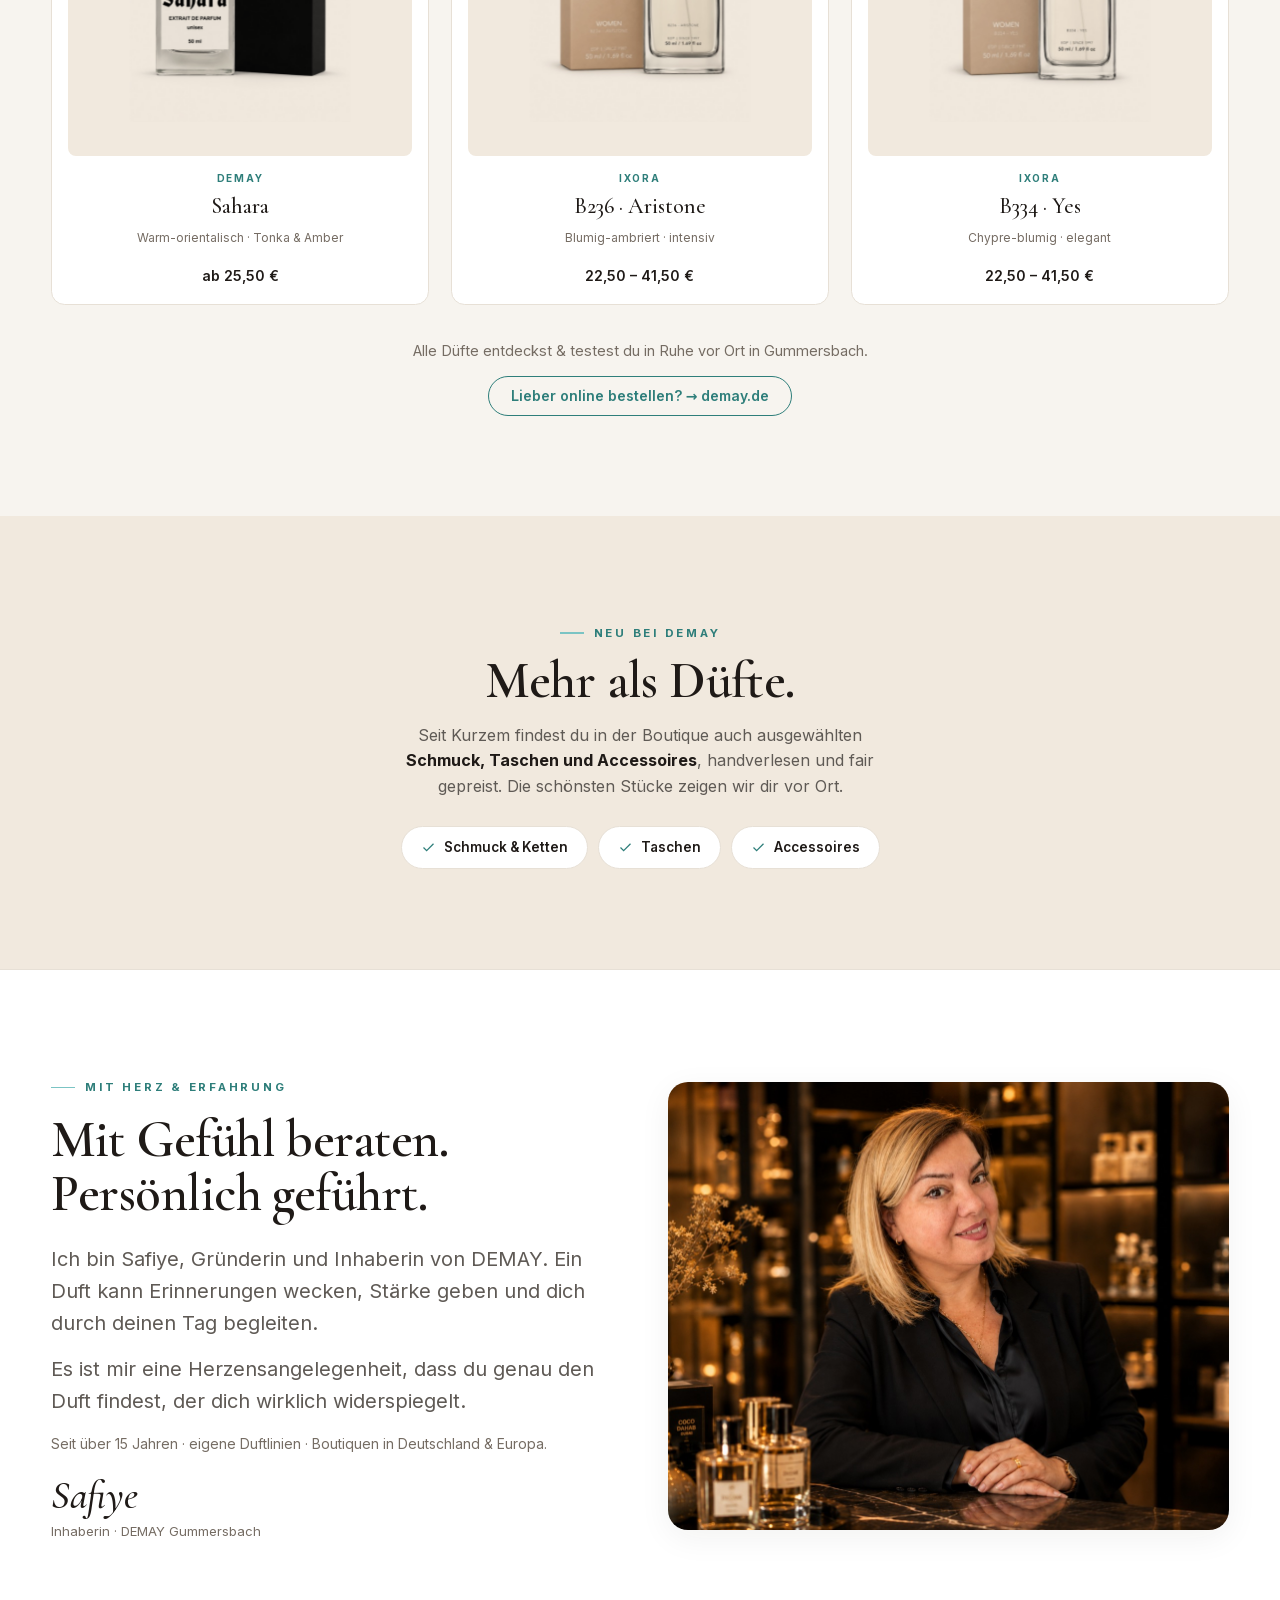
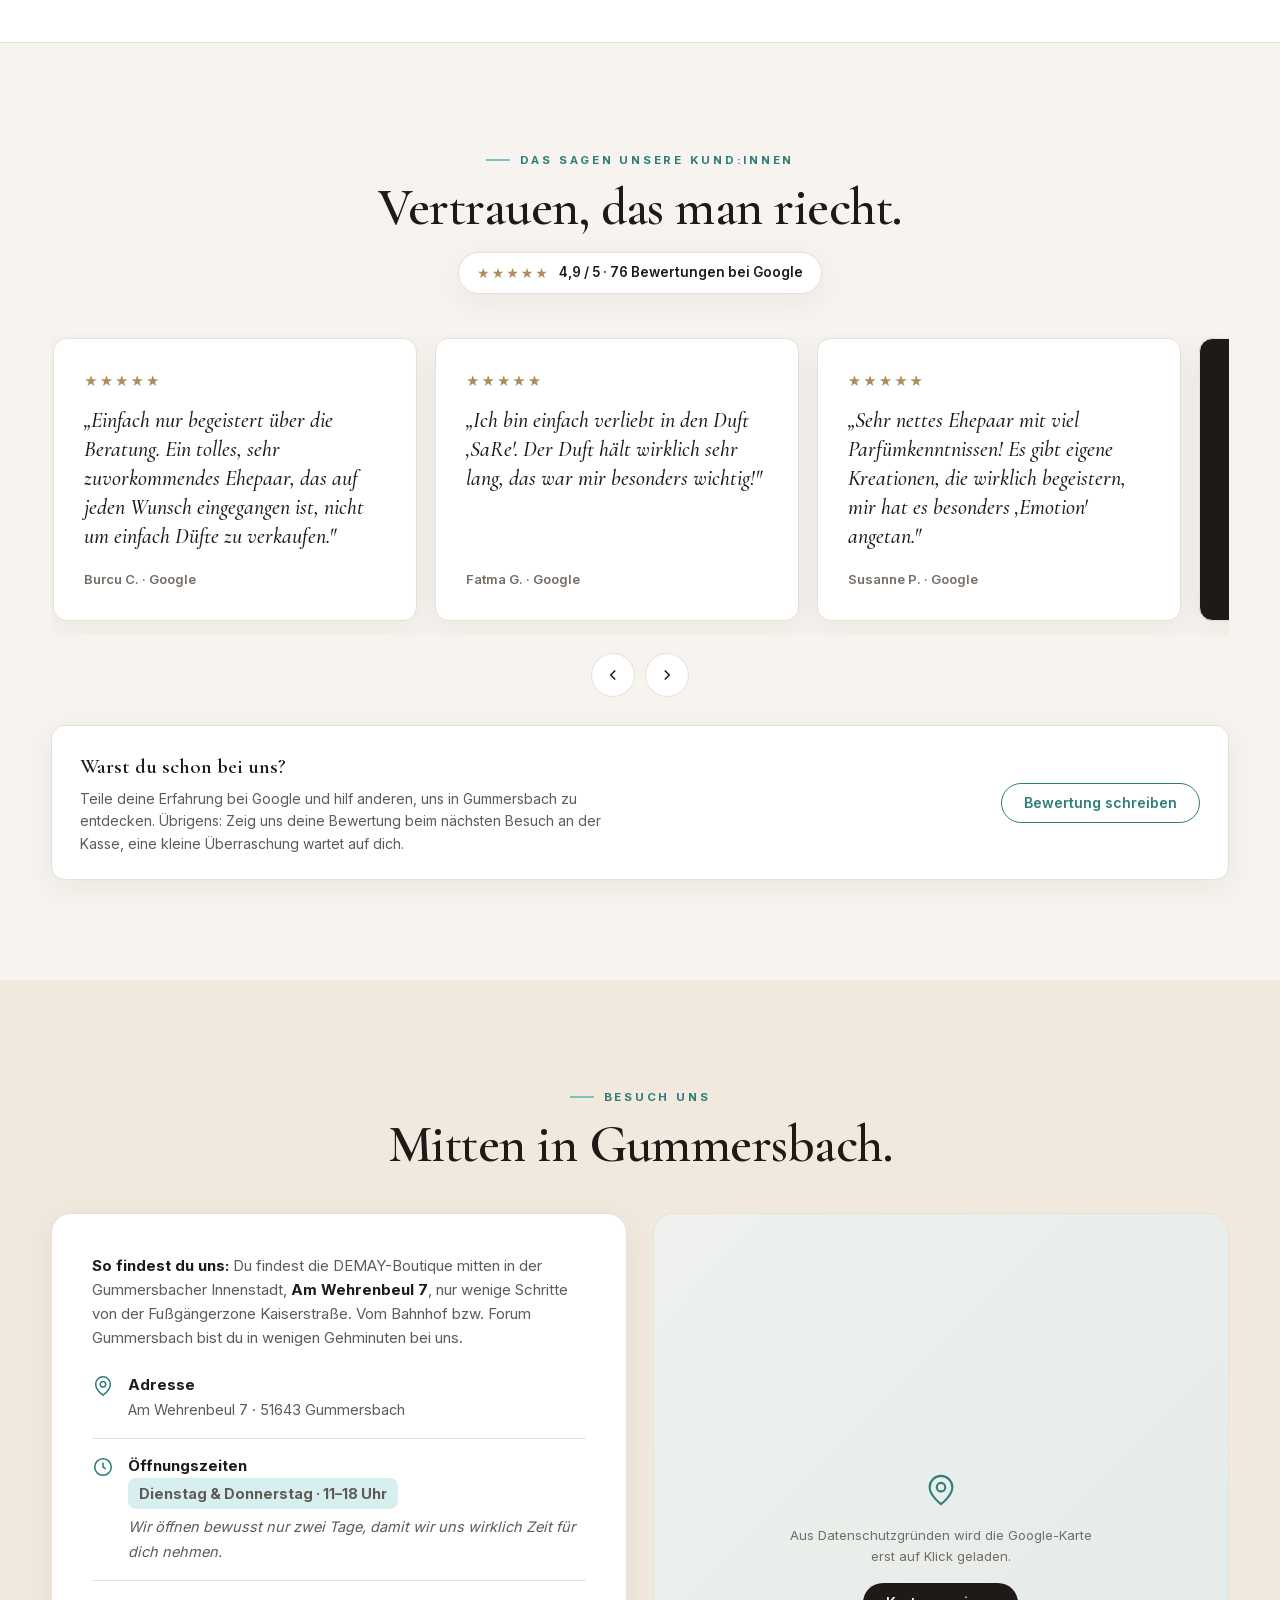
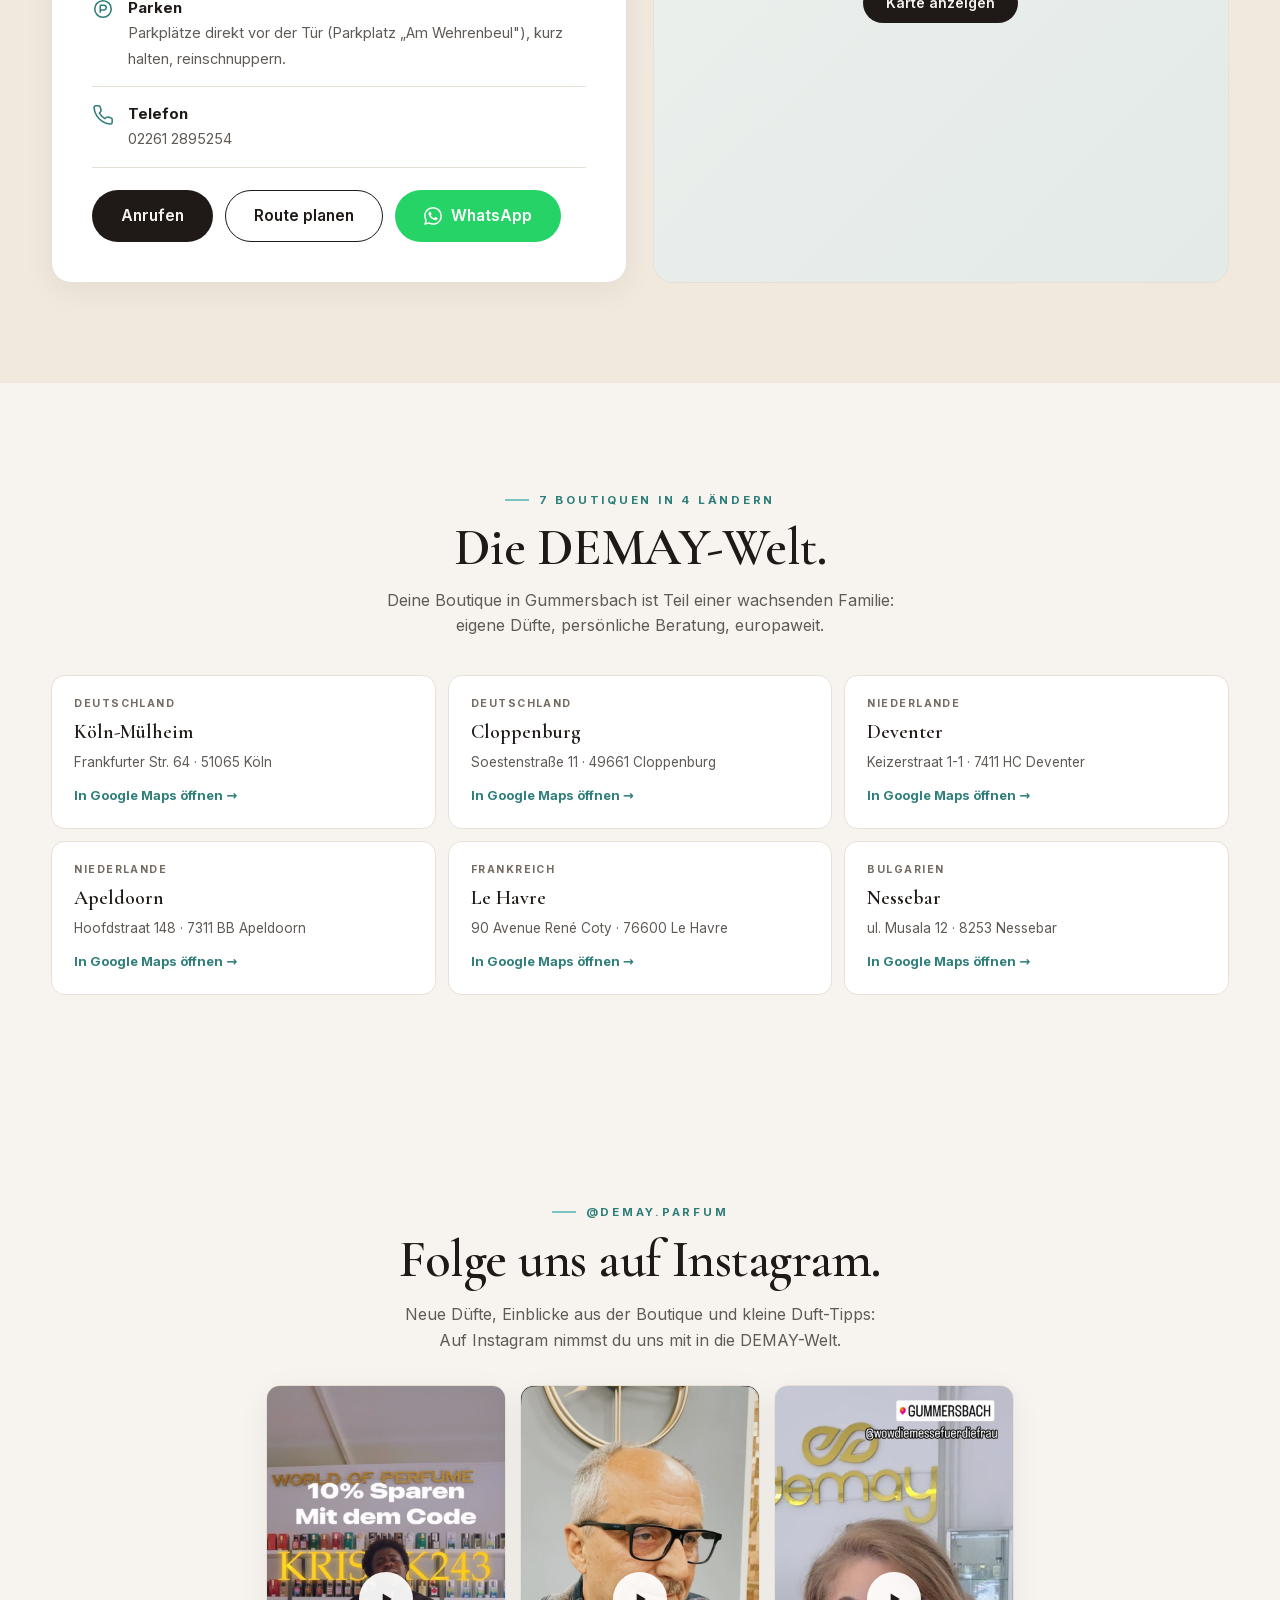
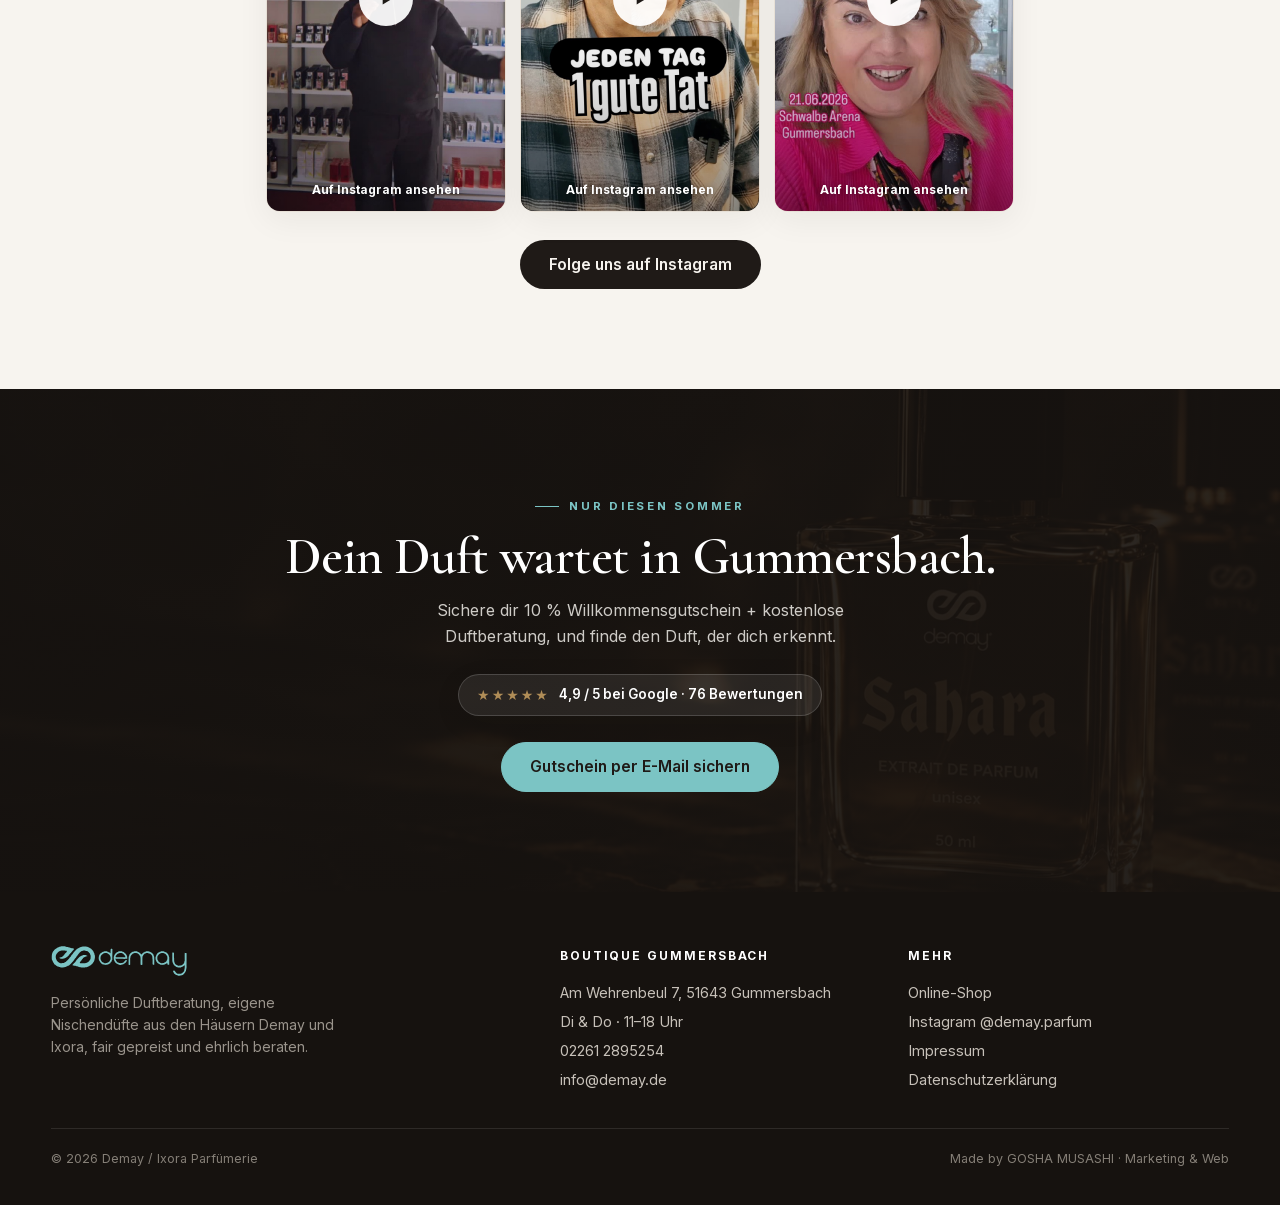
==== commit 997fb899: "Feinschliff: Hero-Eyebrow zweizeilig, Reels mobil 3-in-Reihe (statt 1,5), Datenschutz-Ueberschrift g" ====
--- a/index.html
+++ b/index.html
@@ -323,7 +323,14 @@
   .reel .play{position:absolute;inset:0;display:grid;place-items:center;background:linear-gradient(180deg,rgba(0,0,0,0) 55%,rgba(0,0,0,.36))}
   .reel .play span{width:54px;height:54px;border-radius:50%;background:rgba(255,255,255,.93);display:grid;place-items:center;color:var(--ink);box-shadow:0 8px 24px rgb(0 0 0/.25)}
   .reel .hint{position:absolute;left:0;right:0;bottom:12px;text-align:center;color:#fff;font-size:12px;font-weight:700;text-shadow:0 1px 6px rgb(0 0 0/.45)}
-  @media(max-width:719px){.reels{overflow-x:auto;justify-content:flex-start;scroll-snap-type:x mandatory;padding:2px 2px 10px;scrollbar-width:none}.reels::-webkit-scrollbar{display:none}.reel{flex:0 0 62%;scroll-snap-align:center}}
+  @media(max-width:719px){
+    .reels{gap:8px;margin-top:24px}
+    .reel{flex:1 1 0;min-width:0}
+    .reel .play span{width:42px;height:42px}
+    .reel .play span svg{width:16px;height:16px}
+    .reel .hint{font-size:9.5px;bottom:8px}
+  }
+  @media(max-width:430px){.reel .hint{display:none}}
 
   /* WhatsApp */
   .btn-wa{background:#25D366;color:#fff}
@@ -370,7 +377,7 @@
   <div class="hero-glow" aria-hidden="true"></div>
   <div class="wrap hero-inner">
     <div>
-      <span class="eyebrow reveal d1">DEMAY &amp; IXORA · Boutique Gummersbach</span>
+      <span class="eyebrow reveal d1">DEMAY &amp; IXORA<br>Boutique Gummersbach</span>
       <h1 class="reveal d2">Finde einen Duft,<br>der dich <em>erkennt</em>.</h1>
       <p class="lead reveal d3">Die DEMAY-Boutique mitten in Gummersbach: <strong>eigene Nischendüfte</strong>, die du hier sonst nirgends bekommst, und eine persönliche Beratung aus über <strong>15 Jahren Erfahrung</strong>. Ehrlich, in Ruhe, ohne Kaufdruck.</p>
       <div class="usp reveal d3">
